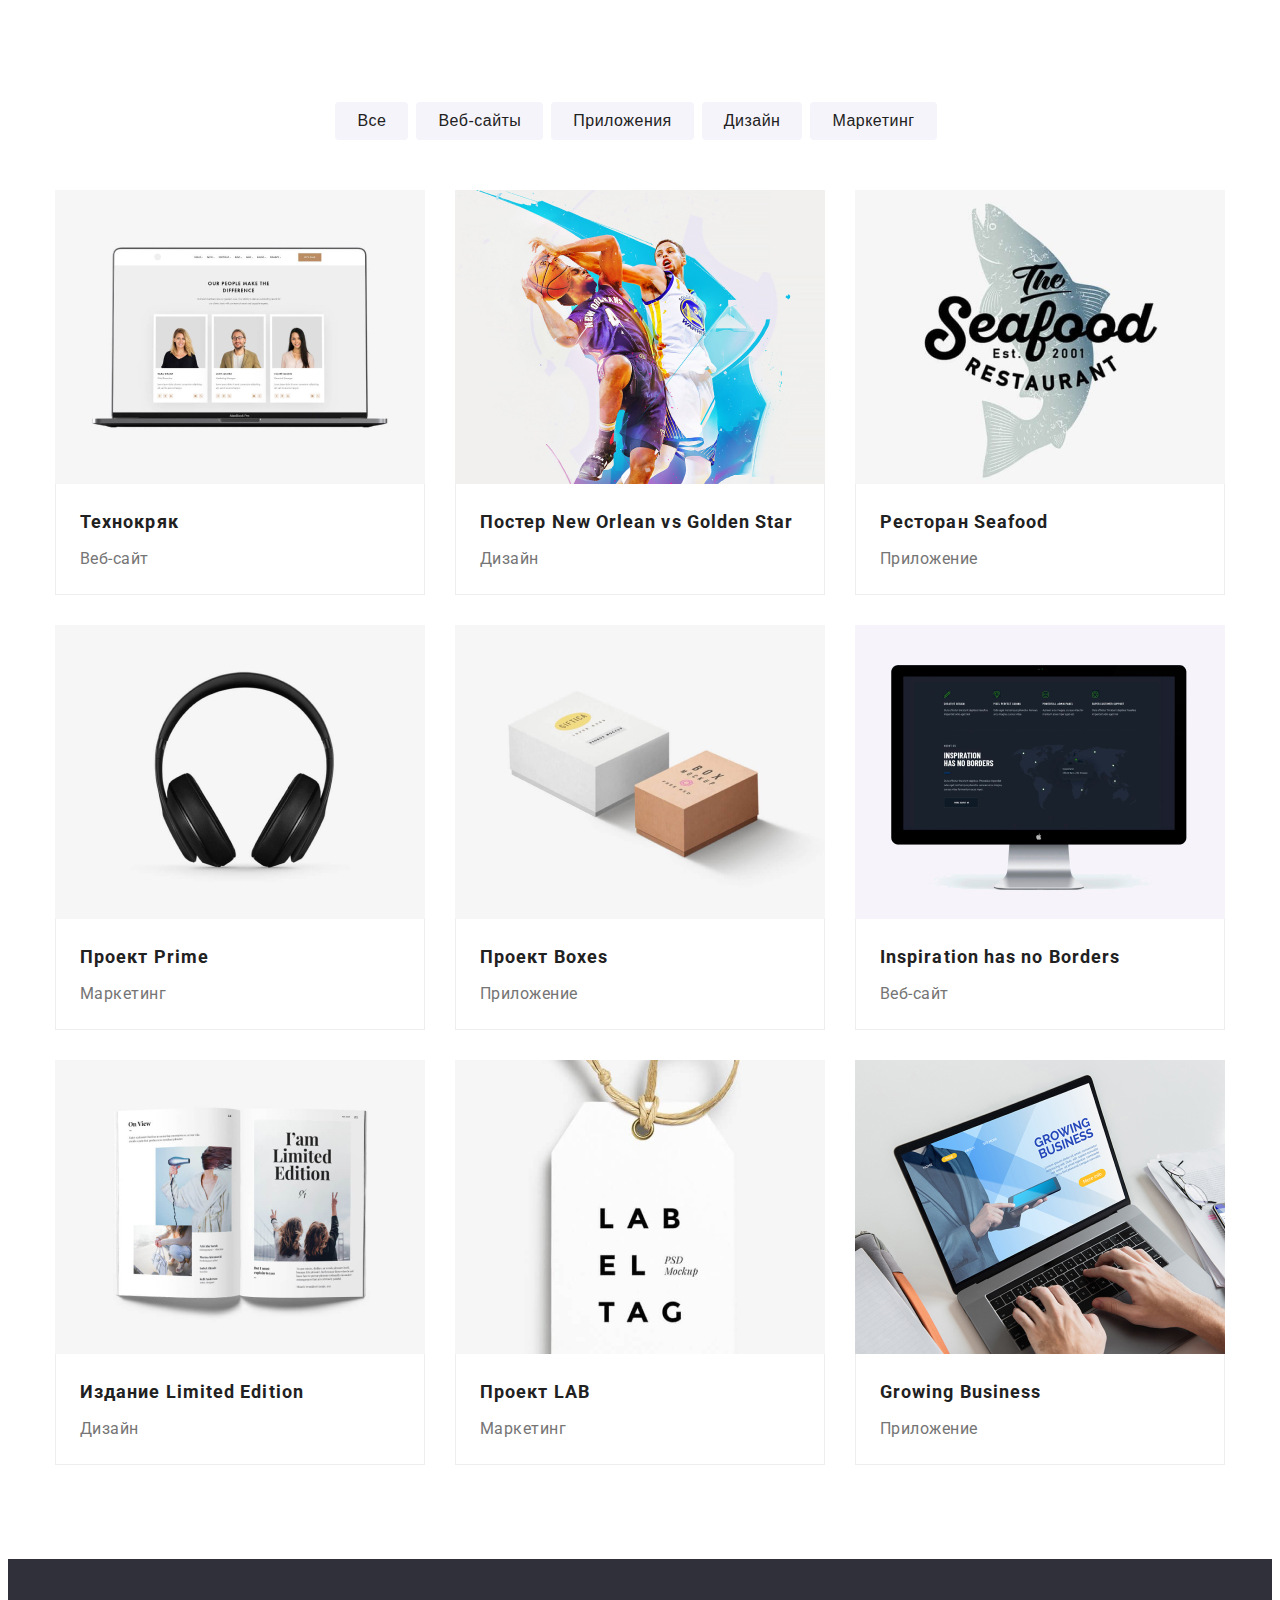
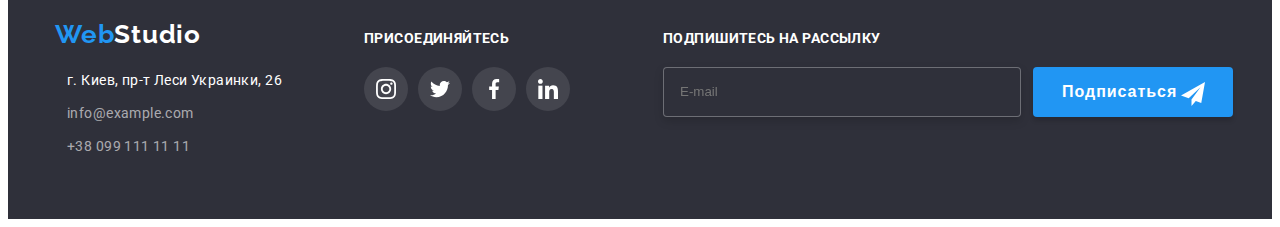
==== portfolio.html @ eea154d3 "edit" ====
<!DOCTYPE html>
<html lang="ru">
  <head>
    <meta charset="UTF-8" />
    <meta http-equiv="X-UA-Compatible" content="IE=edge" />
    <meta name="viewport" content="width=device-width, initial-scale=1.0" />
    <title>Portfolio</title>
    <link rel="preconnect" href="https://fonts.gstatic.com" />
    <link
      href="https://fonts.googleapis.com/css2?family=Raleway:wght@700&family=Roboto:wght@400;500;700;900&display=swap"
      rel="stylesheet"
    />
    <link
      rel="stylesheet"
      href="https://cdnjs.cloudflare.com/ajax/libs/modern-normalize/1.0.0/modern-normalize.min.css"
      integrity="sha512-ISS7cAi1PEhQ8jnbJpJZMd29NlhNj4AWYyLOSp2CE/CsHxTCu+r+t0D2yoJudVrd0/8fTVPUVDzY5Tvli75u/g=="
      crossorigin="anonymous"
    />
    <link rel="stylesheet" href="css/main.min.css" />
  </head>
  <body>
    <!-- <header class="page-header">
      <div class="container page-header__container">
        <nav class="nav">
          <a class="link logo" href="index.html"> <span>Web</span>Studio </a>
          <ul class="list menu page-hader__nav">
            <li class="menu__item">
              <a class="link menu__link" href="index.html">Студия</a>
            </li>
            <li class="menu__item">
              <a class="link menu__link current" href="">Портфолио</a>
            </li>
            <li class="menu__item">
              <a class="link menu__link" href="">Контакты</a>
            </li>
          </ul>
        </nav>
        <ul class="list contacts">
          <li class="contacts__item">
            <a class="link" href="mailto:info@example.com">
              <svg class="contacts__icon-envelope">
                <use href="./images/icons/sprite.svg#icon-envelope"></use>
              </svg>
              info@example.com</a
            >
          </li>
          <li class="contacts__item contacts__last">
            <a class="link" href="tel:+380991111111">
              <svg class="contacts__icon-smartphone">
                <use href="./images/icons/sprite.svg#icon-smartphone"></use>
              </svg>
              +38 099 111 11 11</a
            >
          </li>
        </ul>
      </div>
    </header> -->
    <main>
      <section class="section">
        <div class="container">
          <div class="filter">
            <h1 class="visually-hidden">Портфолио</h1>
            <ul class="list filter__list">
              <li>
                <button class="btn filter__btn" type="button">Все</button>
              </li>
              <li>
                <button class="btn filter__btn" type="button">Веб-сайты</button>
              </li>
              <li>
                <button class="btn filter__btn" type="button">
                  Приложения
                </button>
              </li>
              <li>
                <button class="btn filter__btn" type="button">Дизайн</button>
              </li>
              <li>
                <button class="btn filter__btn" type="button">Маркетинг</button>
              </li>
            </ul>
          </div>
          <div class="portfolio">
            <h2 class="visually-hidden">Наши работы</h2>

            <ul class="list portfolio__list">
              <li class="portfolio-project">
                <div class="portfolio-project__overlay">
                  <p class="portfolio-project__text">
                    Технокряк это современная площадка распространения
                    коронавируса. Компании используют эту платформу для
                    цифрового шпионажа и атак на защищённые сервера конкурентов.
                  </p>

                  <img src="./images/projects/img-1.jpg" alt="макет сайта" />
                </div>
                <div class="portfolio-project__item">
                  <h3 class="portfolio-project__title">Технокряк</h3>
                  <p class="portfolio-project__filter">Веб-сайт</p>
                </div>
              </li>
              <li class="portfolio-project">
                <div class="portfolio-project__overlay">
                  <p class="portfolio-project__text">
                    Технокряк это современная площадка распространения
                    коронавируса. Компании используют эту платформу для
                    цифрового шпионажа и атак на защищённые сервера конкурентов.
                  </p>
                  <img
                    src="./images/projects/img-2.jpg"
                    width="370"
                    height="294"
                    alt="макет постера"
                  />
                </div>
                <div class="portfolio-project__item">
                  <h3 class="portfolio-project__title">
                    Постер New Orlean vs Golden Star
                  </h3>
                  <p class="portfolio-project__filter">Дизайн</p>
                </div>
              </li>
              <li class="portfolio-project">
                <div class="portfolio-project__overlay">
                  <p class="portfolio-project__text">
                    Технокряк это современная площадка распространения
                    коронавируса. Компании используют эту платформу для
                    цифрового шпионажа и атак на защищённые сервера конкурентов.
                  </p>
                  <img
                    src="./images/projects/img-3.jpg"
                    width="370"
                    height="294"
                    alt="макет приложения"
                  />
                </div>
                <div class="portfolio-project__item">
                  <h3 class="portfolio-project__title">Ресторан Seafood</h3>
                  <p class="portfolio-project__filter">Приложение</p>
                </div>
              </li>
              <li class="portfolio-project">
                <div class="portfolio-project__overlay">
                  <p class="portfolio-project__text">
                    Технокряк это современная площадка распространения
                    коронавируса. Компании используют эту платформу для
                    цифрового шпионажа и атак на защищённые сервера конкурентов.
                  </p>
                  <img
                    src="./images/projects/img-4.jpg"
                    width="370"
                    height="294"
                    alt="макет проекта по маркетингу"
                  />
                </div>
                <div class="portfolio-project__item">
                  <h3 class="portfolio-project__title">Проект Prime</h3>
                  <p class="portfolio-project__filter">Маркетинг</p>
                </div>
              </li>
              <li class="portfolio-project">
                <div class="portfolio-project__overlay">
                  <p class="portfolio-project__text">
                    Технокряк это современная площадка распространения
                    коронавируса. Компании используют эту платформу для
                    цифрового шпионажа и атак на защищённые сервера конкурентов.
                  </p>
                  <img
                    src="./images/projects/img-5.jpg"
                    width="370"
                    height="294"
                    alt="макет приложения"
                  />
                </div>
                <div class="portfolio-project__item">
                  <h3 class="portfolio-project__title">Проект Boxes</h3>
                  <p class="portfolio-project__filter">Приложение</p>
                </div>
              </li>
              <li class="portfolio-project">
                <div class="portfolio-project__overlay">
                  <p class="portfolio-project__text">
                    Технокряк это современная площадка распространения
                    коронавируса. Компании используют эту платформу для
                    цифрового шпионажа и атак на защищённые сервера конкурентов.
                  </p>
                  <img
                    src="./images/projects/img-6.jpg"
                    width="370"
                    height="294"
                    alt="макет сайта"
                  />
                </div>
                <div class="portfolio-project__item">
                  <h3 class="portfolio-project__title">
                    Inspiration has no Borders
                  </h3>
                  <p class="portfolio-project__filter">Веб-сайт</p>
                </div>
              </li>
              <li class="portfolio-project">
                <div class="portfolio-project__overlay">
                  <p class="portfolio-project__text">
                    Технокряк это современная площадка распространения
                    коронавируса. Компании используют эту платформу для
                    цифрового шпионажа и атак на защищённые сервера конкурентов.
                  </p>
                  <img
                    src="./images/projects/img-7.jpg"
                    width="370"
                    height="294"
                    alt="макет дизайна"
                  />
                </div>
                <div class="portfolio-project__item">
                  <h3 class="portfolio-project__title">
                    Издание Limited Edition
                  </h3>
                  <p class="portfolio-project__filter">Дизайн</p>
                </div>
              </li>
              <li class="portfolio-project">
                <div class="portfolio-project__overlay">
                  <p class="portfolio-project__text">
                    Технокряк это современная площадка распространения
                    коронавируса. Компании используют эту платформу для
                    цифрового шпионажа и атак на защищённые сервера конкурентов.
                  </p>
                  <img
                    src="./images/projects/img-8.jpg"
                    width="370"
                    height="294"
                    alt="макет дизайна"
                  />
                </div>
                <div class="portfolio-project__item">
                  <h3 class="portfolio-project__title">Проект LAB</h3>
                  <p class="portfolio-project__filter">Маркетинг</p>
                </div>
              </li>
              <li class="portfolio-project">
                <div class="portfolio-project__overlay">
                  <p class="portfolio-project__text">
                    Технокряк это современная площадка распространения
                    коронавируса. Компании используют эту платформу для
                    цифрового шпионажа и атак на защищённые сервера конкурентов.
                  </p>
                  <img
                    src="./images/projects/img-9.jpg"
                    width="370"
                    height="294"
                    alt="макет приложения"
                  />
                </div>
                <div class="portfolio-project__item">
                  <h3 class="portfolio-project__title">Growing Business</h3>
                  <p class="portfolio-project__filter">Приложение</p>
                </div>
              </li>
            </ul>
          </div>
        </div>
      </section>
    </main>
    <footer class="dark-bg page-footer">
      <div class="container page-footer__container">
        <div class="page-footer__contacts">
          <a class="link logo page-footer__logo" href="index.html">
            <span>Web</span>Studio
          </a>
          <address>
            <ul class="list">
              <li class="page-footer__item">
                <a
                  class="link"
                  href=""
                  target="_blank"
                  rel="noopener noreferrer"
                  >г. Киев, пр-т Леси Украинки, 26</a
                >
              </li>
              <li class="page-footer__item">
                <a
                  class="link address-item contacts"
                  href="mailto:info@example.com"
                  >info@example.com</a
                >
              </li>
              <li class="page-footer__item">
                <a class="link contacts" href="tel:+380991111111"
                  >+38 099 111 11 11</a
                >
              </li>
            </ul>
          </address>
        </div>
        <div class="page-footer__social-links">
          <b class="page-footer__slogan">Присоединяйтесь</b>
          <ul class="list social-icons">
            <li class="social-icons__item">
              <a
                href=""
                class="social-icons__link social-icons__link-footer"
                target="_blank"
                rel="noopener noreferrer"
              >
                <svg class="social-icons__svg social-icons__svg--footer">
                  <use href="./images/icons/sprite.svg#icon-instagram"></use>
                </svg>
              </a>
            </li>
            <li class="social-icons__item">
              <a
                href=""
                class="social-icons__link social-icons__link-footer"
                target="_blank"
                rel="noopener noreferrer"
              >
                <svg class="social-icons__svg social-icons__svg--footer">
                  <use href="./images/icons/sprite.svg#icon-twitter"></use>
                </svg>
              </a>
            </li>
            <li class="social-icons__item">
              <a
                href=""
                class="social-icons__link social-icons__link-footer"
                target="_blank"
                rel="noopener noreferrer"
              >
                <svg class="social-icons__svg social-icons__svg--footer">
                  <use href="./images/icons/sprite.svg#icon-facebook"></use>
                </svg>
              </a>
            </li>
            <li class="social-icons__item">
              <a
                href=""
                class="social-icons__link social-icons__link-footer"
                target="_blank"
                rel="noopener noreferrer"
              >
                <svg class="social-icons__svg social-icons__svg--footer">
                  <use href="./images/icons/sprite.svg#icon-linkedin"></use>
                </svg>
              </a>
            </li>
          </ul>
        </div>
        <div class="subcribe">
          <b class="page-footer__slogan">Подпишитесь на рассылку</b>
          <div class="subcribe__form">
            <label for="mail"></label>
            <input
              class="subcribe__input"
              type="email"
              name="mail"
              id="mail"
              placeholder="E-mail"
            />
            <button class="subscribe__btn" type="button">
              Подписаться
              <svg class="subcribe__icon" width="24" height="24">
                <use href="./images/icons/sprite.svg#icon-icon-send"></use>
              </svg>
            </button>
          </div>
        </div>
      </div>
    </footer>
  </body>
</html>
---- css/main.min.css ----
:root{--main-text-cl: #212121;--secondary-text-cl: #757575;--social-icons: #afb1b8;--accent-cl: #2196f3;--alt-text-cl: #ffffff;--secondary-ac-cl: #188ce8;--main-bg: #ffffff;--section-bg: #f5f4fa;--dark-bg: #2f303a;--main-font: "Roboto", sans-serif;--title-font: "Raleway", sans-serif;--animation: 250ms cubic-bezier(0.4, 0, 0.2, 1)}.page-footer__block{display:flex;justify-content:center;align-items:center}html{box-sizing:border-box}*,*::before,*::after{box-sizing:inherit}body{font-family:var(--main-font);font-size:18px;line-height:1.67;letter-spacing:0.02em;color:var(--main-text-cl);background:var(--main-bg)}.list{list-style:none;margin:0;padding-left:0}h1,h2,h3,h4,h5,h6,p{margin-top:0}img{display:block;width:100%;height:auto}.link{color:inherit;text-decoration:none;transition-property:color;transition-duration:250ms;transition-timing-function:cubic-bezier(0.4, 0, 0.2, 1)}.link:hover,.link:focus{color:var(--accent-cl)}.visually-hidden{position:absolute;width:1px;height:1px;border:0;margin:-1px;padding:0;clip:rect(0 0 0 0);overflow:hidden}.container{width:100%;padding-left:15px;padding-right:15px}@media screen and (min-width: 480px){.container{max-width:480px;margin-right:auto;margin-left:auto}}@media screen and (min-width: 768px){.container{max-width:768px}}@media screen and (min-width: 1200px){.container{max-width:1200px;padding-left:15px;padding-right:15px}}a span{color:var(--accent-cl)}.logo{display:inline-block;font-size:24px;line-height:1.17;color:var(--main-text-cl);font-style:normal;font-weight:bold;font-family:var(--title-font);letter-spacing:0.03em}@media screen and (min-width: 1199px){.logo{font-size:26px;line-height:1.18;margin-right:93px}}.social-icons{display:flex;justify-content:center}.social-icons__item{margin-right:10px}.social-icons__item:last-child{margin-right:0}.social-icons__link{display:flex;align-items:center;justify-content:center;width:44px;height:44px;border-radius:50%;background-color:var(--main-bg);transition-property:background-color;transition-duration:250ms;transition-timing-function:cubic-bezier(0.4, 0, 0.2, 1);transition-delay:0ms}.social-icons__link:hover,.social-icons__link:focus{background-color:var(--accent-cl);fill:var(--alt-text-cl)}.social-icons__svg{width:20px;height:20px;fill:var(--social-icons);transition-property:fill;transition-duration:250ms;transition-timing-function:cubic-bezier(0.4, 0, 0.2, 1)}.social-icons__link:hover .social-icons__svg,.social-icons__link:focus .social-icons__svg{fill:var(--alt-text-cl)}.social-icons__link-footer{display:flex;align-items:center;justify-content:center;width:44px;height:44px;border-radius:50%;background-color:rgba(255,255,255,0.1);transition-property:background-color;transition-duration:250ms;transition-timing-function:cubic-bezier(0.4, 0, 0.2, 1);transition-delay:0ms}.social-icons__svg--footer{fill:var(--alt-text-cl)}.section{padding-bottom:60px;padding-top:60px}@media screen and (min-width: 1200px){.section{padding-bottom:94px;padding-top:94px}}.hero-section__btn{text-align:center;box-shadow:0px 4px 4px rgba(0,0,0,0.15);border-radius:4px;padding:10px 32px;min-width:200px;min-height:50px;background-color:var(--accent-cl);color:var(--alt-text-cl);border:none}.btn{display:inline-block;font-style:normal;font-weight:bold;font-size:16px;line-height:1.87;letter-spacing:0.06em;cursor:pointer}.page-title{margin:0 auto;padding-bottom:30px;font-family:var(--main-font);font-weight:900;font-style:normal;font-size:44px;line-height:1, 36;letter-spacing:0.06em;text-transform:uppercase}@media screen and (max-width: 1199px){.page-title{font-size:26px;line-height:1.62}}.section__title{letter-spacing:0.03em;font-size:28px;line-height:1.18;margin-bottom:30px;text-align:center}@media screen and (min-width: 1200px){.section__title{margin-bottom:50px;font-size:36px;line-height:1.17}}.backdrop{position:fixed;top:0;left:0;width:100%;height:100%;background:rgba(0,0,0,0.2);transition:opacity 250ms cubic-bezier(0.4, 0, 0.2, 1),visibility 250ms cubic-bezier(0.4, 0, 0.2, 1)}.backdrop.is-hidden{opacity:0;pointer-events:none;visibility:hidden}.modal{position:absolute;top:50%;left:50%;transform:translate(-50%, -50%);min-height:581px;min-width:528px;padding:40px;background-color:var(--main-bg);box-shadow:0px 1px 3px rgba(0,0,0,0.12),0px 1px 1px rgba(0,0,0,0.14),0px 2px 1px rgba(0,0,0,0.2);border-radius:4px;transform:translate(-50%, -50%)}.form{display:flex;flex-direction:column}.form__btn--close{position:absolute;right:15px;top:15px;width:30px;height:30px;border:1px solid rgba(0,0,0,0.1);background-color:var(--main-bg);border-radius:50%;transition:border 250ms cubic-bezier(0.4, 0, 0.2, 1);display:flex;align-items:center;justify-content:center}.form__btn--close:hover,.form__btn--close:focus{border:1px solid var(--accent-cl)}.close-svg{width:18px;height:18px;fill:var(--main-text-cl);transition:fill 250ms cubic-bezier(0.4, 0, 0.2, 1)}.form__btn--close:hover .close-svg,.form__btn--close:focus .close-svg{fill:var(--accent-cl)}.form__slogan{font-style:normal;font-weight:bold;font-size:20px;line-height:1, 15;letter-spacing:0.03em;margin-bottom:12px;text-align:center}.form__label{margin-bottom:4px;font-size:12px;line-height:1.17;letter-spacing:0.01em;color:var(--secondary-text-cl)}.comment{padding:12px 16px;border:1px solid rgba(33,33,33,0.2);border-radius:4px;outline:none;height:120px;resize:none}.comment::placeholder{font-size:14px;line-height:1.14;letter-spacing:0.01em;color:rgba(117,117,117,0.5)}.form__field{display:flex;flex-direction:column;position:relative;margin-bottom:10px}.form__input{padding-left:42px;height:40px;position:relative;border:1px solid rgba(33,33,33,0.2);border-radius:4px;outline:none;transition:border 250ms cubic-bezier(0.4, 0, 0.2, 1)}.form__input:focus,.form__input:hover{border:1px solid var(--accent-cl)}.form__input:focus+.form__svg,.form__input:hover+.form__svg{fill:var(--accent-cl)}.comment:focus,.comment:hover{border:1px solid var(--accent-cl)}.form__svg{position:absolute;left:15px;bottom:11px;transition:fill 250ms cubic-bezier(0.4, 0, 0.2, 1)}.checkbox-agreement{display:flex;width:100%}.checkbox-agreement__label{display:flex;align-items:baseline;margin-top:20px}.checkbox-agreement__icon{display:inline-block;width:16px;height:15px;border:2px solid var(--main-text-cl);border-radius:2px;margin-right:8px}.checkbox:checked+.checkbox-agreement__icon{background-color:var(--accent-cl);background-image:url(../images/icons/icon-check.svg);background-size:contain;background-origin:border-box;border-color:var(--accent-cl)}.checkbox-agreement__text{display:block;font-style:normal;font-weight:normal;font-size:14px;line-height:1.71;letter-spacing:0.03em}.checkbox-agreement__license{color:var(--accent-cl);text-decoration:underline}.form__btn{display:flex;justify-content:center}.form__btn--submit{display:block;width:200px;height:50px;font-style:normal;font-weight:bold;font-size:16px;line-height:1.87;letter-spacing:0.06em;padding:10px 56px 10px 55px;background-color:var(--accent-cl);color:var(--alt-text-cl);box-shadow:0px 4px 4px rgba(0,0,0,0.15);border-radius:4px;transition:background-color 250ms cubic-bezier(0.4, 0, 0.2, 1);cursor:pointer;border:none}.btn-submit:checked{background-color:var(--secondary-ac-cl)}.menu__link{display:block;padding-top:32px;padding-bottom:32px}.menu__item{position:relative}.current{color:var(--accent-cl)}.current::after{position:absolute;bottom:-1px;display:block;content:"";height:4px;width:100%;border-radius:2px;background:var(--accent-cl)}.menu__item{font-style:normal;font-weight:500;font-size:14px;line-height:1.17;letter-spacing:0.02em}.menu__item:not(:last-child){margin-right:50px}.contacts{display:flex;margin-right:15px;color:var(--secondary-text-cl);margin-left:auto}.contacts__last{margin-left:32px}.contacts__item{display:flex;align-items:center;font-style:normal;font-weight:500;font-size:14px;line-height:1.17;letter-spacing:0.02em}.contacts__icon-envelope{width:16px;height:12px;margin-right:10px;fill:currentColor}.contacts__icon-smartphone{width:10px;height:16px;margin-right:10px;fill:currentColor}.page-header{border-bottom:1px solid #ececec}.page-header__container{display:flex;align-items:center}.page-header .link{display:block}.nav{display:flex;align-items:center}.page-hader__nav{display:flex;align-items:center}.hero-section{display:block;text-align:center;margin:0 auto;max-width:1600px;min-height:400px;padding-top:200px;padding-bottom:200px;background-color:var(--dark-bg);color:var(--alt-text-cl);background-image:linear-gradient(to right, rgba(47,48,58,0.4), rgba(47,48,58,0.4)),url(../images/Img.jpg);background-repeat:no-repeat;background-position:center;background-size:cover}.feature{display:flex;flex-wrap:wrap;justify-content:center;margin-right:-30px}.feature__card{margin-right:30px;justify-content:center}@media screen and (max-width: 767px){.feature__card{width:100%}}@media screen and (min-width: 768px) and (max-width: 1199px){.feature__card{flex-basis:calc((100% - 60px) / 2);margin-right:30px}}@media screen and (min-width: 1200px){.feature__card{flex-basis:calc((100% - 4 * 30px) / 4);margin-right:30px}}.feature__image{display:flex;background-color:var(--section-bg);border-radius:4px;margin-bottom:30px;justify-content:center;align-items:center;height:120px}.feature__icon{width:65px;height:70px}.feature__title{font-size:14px;line-height:1.14;letter-spacing:0.03em;text-transform:uppercase;margin-bottom:10px}.feature__text{font-weight:normal;font-size:14px;line-height:1.71;letter-spacing:0.03em;color:var(--secondary-text-cl)}.product{padding-top:0;display:flex;align-items:center}@media screen and (max-width: 1199px){.product{display:none}}.product__list{display:flex;margin-right:-30px}.product__item{display:flex;flex-basis:calc((100% - 90px) / 3);margin-right:30px}.product__name{position:absolute;bottom:0;font-style:normal;font-weight:bold;font-size:14px;margin-bottom:0;line-height:16px;text-align:center;letter-spacing:0.03em;text-transform:uppercase;padding-top:27px;padding-bottom:27px;width:100%;color:var(--alt-text-cl);background:rgba(47,48,58,0.8)}.product__card{position:relative;display:flex}.team{background:var(--section-bg)}.team__list{margin-right:-30px;display:flex;flex-wrap:wrap}.team__card{box-shadow:0px 1px 3px rgba(0,0,0,0.12),0px 1px 1px rgba(0,0,0,0.14),0px 2px 1px rgba(0,0,0,0.2);border-radius:0px 0px 4px 4px;margin-right:30px;background-color:var(--main-bg)}@media screen and (min-width: 1200px){.team__card{flex-basis:calc((100% - 120px) / 4)}}@media screen and (min-width: 768px) and (max-width: 1199px){.team__card{flex-basis:calc((100% - 60px) / 2)}}.team__card:last-of-type{margin-right:0}.team__name{text-align:center;margin-bottom:0;padding-bottom:10px;font-weight:500;font-size:16px;line-height:1.19;letter-spacing:0.03em}.team__position{text-align:center;margin-bottom:16px;font-weight:normal;font-size:16px;line-height:1.19;letter-spacing:0.03em;color:var(--secondary-text-cl)}.team__item{padding-top:30px;padding-bottom:30px}.clients{display:flex;flex-wrap:wrap;justify-content:center;align-items:center;margin:-15px}.clients__item{display:flex;border-radius:4px;border:1px solid var(--social-icons);justify-content:center;margin:15px;transition-property:background-color;transition-duration:250ms;transition-timing-function:cubic-bezier(0.4, 0, 0.2, 1);transition:border 250ms cubic-bezier(0.4, 0, 0.2, 1)}.clients__item:hover,.clients__item:focus{border:1px solid var(--accent-cl)}.clients__item:hover .clients__svg,.clients__item:focus .clients__svg{fill:var(--accent-cl)}.clients__card{flex-wrap:wrap}@media screen and (max-width: 767px){.clients__card{flex-basis:calc((100% - 60px) / 2)}.clients__card:nth-child(-n+2){margin-top:0}}@media screen and (min-width: 768px) and (max-width: 1199px){.clients__card{flex-basis:calc((100% - 90px) / 3)}.clients__card:nth-child(-n+3){margin-top:0}}@media screen and (min-width: 1200px){.clients__card{width:170px}}.clients__card:last-child{margin-right:0}.clients__svg{fill:var(--social-icons);width:106px;height:60px;align-items:center}.page-footer{padding-bottom:60px;padding-top:60px;color:var(--alt-text-cl);background-color:var(--dark-bg)}.page-footer__logo{margin-bottom:20px;color:var(--alt-text-cl)}@media screen and (max-width: 768px){.page-footer__container{flex-direction:column}}@media screen and (min-width: 1200px){.page-footer__container{display:flex;align-items:baseline}}.page-footer__contacts{display:flex;flex-direction:column;flex-wrap:nowrap;align-items:center;justify-content:center}@media screen and (min-width: 1200px){.page-footer__contacts{margin-right:70px}}.page-footer__item a{display:inline-block}.page-footer__item{display:block;justify-content:center;margin-bottom:9px;font-style:normal;font-weight:normal;font-size:14px;line-height:1.71;letter-spacing:0.03em}.page-footer__item:last-child{margin-bottom:0}.address{display:flex;flex-direction:column;align-items:center}@media screen and (min-width: 1200px){.address{align-items:flex-start}}.page-footer__item .contacts{color:rgba(255,255,255,0.6);margin-right:0}.page-footer__social-links{display:flex;flex-direction:column;align-items:center;margin-bottom:60px;margin-top:60px}@media screen and (min-width: 768px){.page-footer__social-links{margin-left:165px;margin-top:0;margin-bottom:0}}@media screen and (min-width: 1200px){.page-footer__social-links{margin-right:93px;margin-left:0;margin-top:0;margin-bottom:0;align-items:flex-start}}.page-footer__slogan{font-weight:bold;font-size:14px;line-height:1.14;letter-spacing:0.03em;text-transform:uppercase;margin-bottom:20px}.page-footer__block{flex-direction:column}@media screen and (min-width: 768px) and (max-width: 1199px){.page-footer__block{margin-bottom:60px}}@media screen and (min-width: 768px){.page-footer__block{flex-direction:row;align-items:baseline}}@media screen and (min-width: 1200px){.page-footer__block{justify-content:left}}.subcribe{display:flex;align-items:center;justify-content:center;flex-direction:column;width:100%}@media screen and (min-width: 1200px){.subcribe{align-items:flex-start}}.subcribe__input{height:50px;padding:15px 16px;outline:none;color:var(--alt-text-cl);border:1px solid rgba(255,255,255,0.3);box-sizing:border-box;filter:drop-shadow(0px 4px 4px rgba(0,0,0,0.15));border-radius:4px;background-color:var(--dark-bg)}@media screen and (max-width: 1199px){.subcribe__input{max-width:450px;width:100%;margin-bottom:20px}}@media screen and (min-width: 1200px){.subcribe__input{width:358px}}.subcribe__form{display:flex;flex-direction:column}@media screen and (min-width: 1200px){.subcribe__form{display:flex;flex-direction:row}}.subcribe__icon{position:absolute;fill:var(--alt-text-cl);align-items:center;right:28px;bottom:11px}.subscribe__btn{position:relative;display:block;align-items:center;width:200px;height:50px;padding-top:10px;padding-bottom:10px;padding-left:29px;padding-right:62px;cursor:pointer;margin-left:12px;font-style:normal;font-weight:bold;font-size:16px;line-height:1.87;letter-spacing:0.06em;background-color:var(--accent-cl);box-shadow:0px 4px 4px rgba(0,0,0,0.15);border-radius:4px;color:var(--alt-text-cl);border:none}.filter__list{display:flex;margin-bottom:50px;justify-content:center}.filter__btn{font-weight:500;font-size:16px;line-height:1.62;letter-spacing:0.03em;color:var(--main-text-cl);cursor:pointer;background:var(--section-bg);transition:background-color 250ms cubic-bezier(0.4, 0, 0.2, 1),color 50ms cubic-bezier(0.4, 0, 0.2, 1),box-shadow 250ms cubic-bezier(0.4, 0, 0.2, 1);margin-right:8px;padding:6px 22px;border-radius:4px;border:none}.filter__btn:hover,.filter__btn:focus{color:var(--alt-text-cl);background-color:var(--accent-cl);box-shadow:0px 3px 1px rgba(0,0,0,0.1),0px 1px 2px rgba(0,0,0,0.08),0px 2px 2px rgba(0,0,0,0.12)}.portfolio__list{display:flex;flex-wrap:wrap}.portfolio-project{width:370px;margin-right:30px;margin-bottom:30px;transition-property:box-shadow;transition-duration:250ms;transition-timing-function:cubic-bezier(0.4, 0, 0.2, 1)}.portfolio-project:hover{box-shadow:0px 1px 1px rgba(0,0,0,0.12),0px 4px 4px rgba(0,0,0,0.06),1px 4px 6px rgba(0,0,0,0.16)}.portfolio-project:hover .portfolio-project__text,.portfolio-project:focus .portfolio-project__text{transform:translateY(0)}@media screen and (max-width: 767px){.portfolio-project{flex-basis:calc((100% - 60px) / 2)}.portfolio-project:nth-child(-n+2){margin-top:0}}@media screen and (min-width: 768px) and (max-width: 1199px){.portfolio-project{flex-basis:calc((100% - 90px) / 3)}.portfolio-project:nth-child(-n+3){margin-top:0}}@media screen and (min-width: 1200px){.portfolio-project{width:370px}}.portfolio-project:nth-child(3n){margin-right:0}.portfolio-project:nth-last-child(-n+3){margin-bottom:0}.portfolio-project__item{padding:20px 24px 20px 24px;border-right:1px solid #eeeeee;border-left:1px solid #eeeeee;border-bottom:1px solid #eeeeee;margin-bottom:0}.portfolio-project__overlay{position:relative;overflow:hidden}.portfolio-project__text{position:absolute;bottom:0;padding:63px 24px;margin-bottom:0;font-style:normal;font-weight:normal;font-size:18px;line-height:1.56;letter-spacing:0.03em;width:100%;height:100%;background-color:rgba(33,150,243,0.9);color:var(--alt-text-cl);transform:translateY(100%);transition:transform 250ms cubic-bezier(0.4, 0, 0.2, 1)}.portfolio-project__title{margin-bottom:4px;text-align:start;font-weight:bold;font-size:18px;line-height:2;letter-spacing:0.06em}.portfolio-project__filter{font-weight:normal;font-size:16px;line-height:1.87;letter-spacing:0.03em;color:var(--secondary-text-cl);margin-bottom:0}
/*# sourceMappingURL=main.min.css.map */
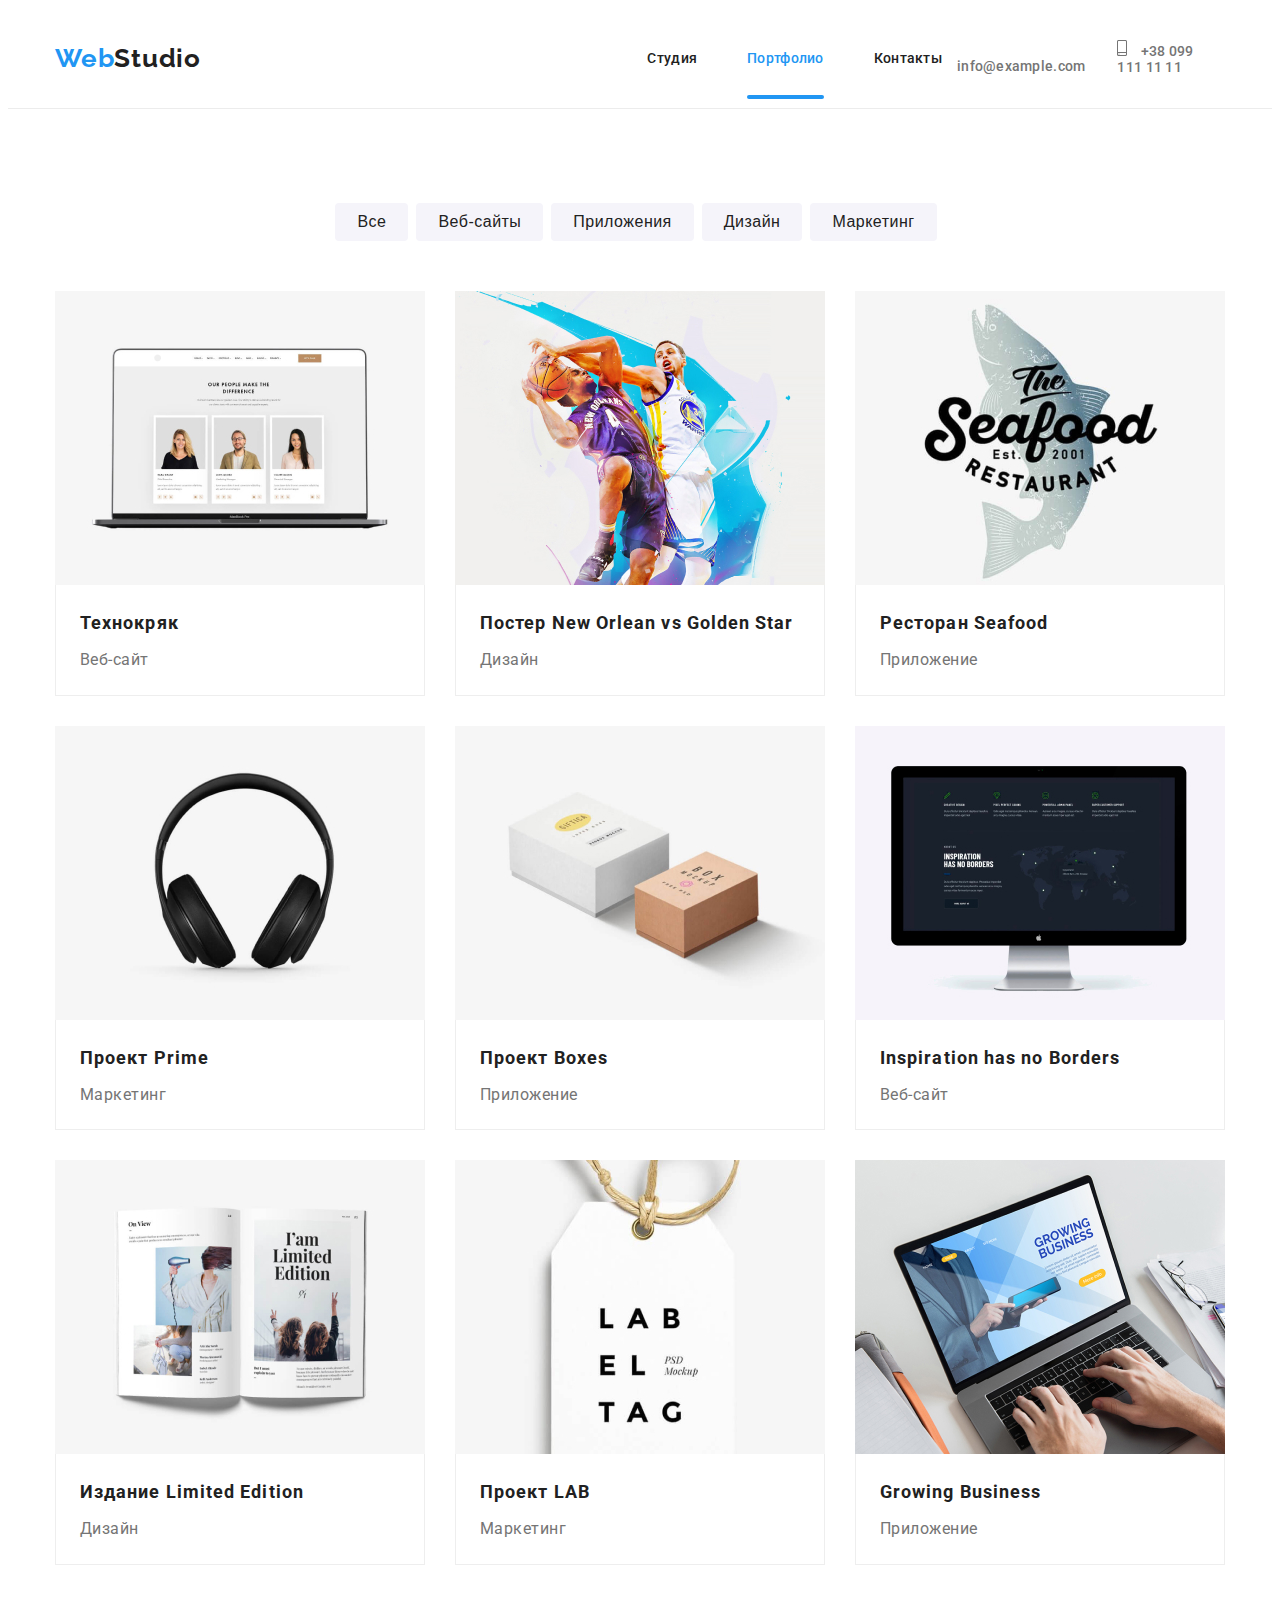
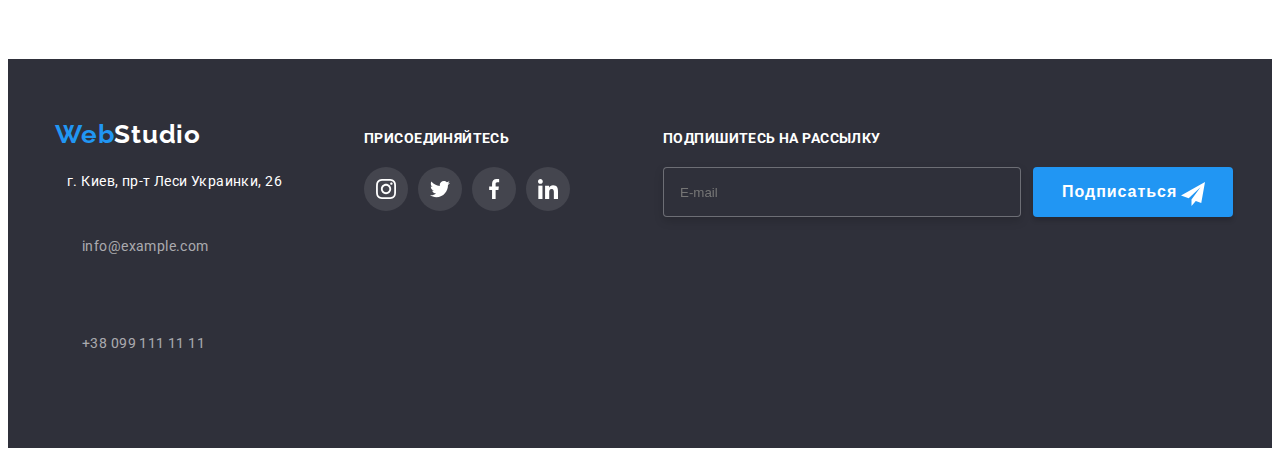
==== commit 715b51af: "edit" ====
--- a/portfolio.html
+++ b/portfolio.html
@@ -19,7 +19,7 @@
     <link rel="stylesheet" href="css/main.min.css" />
   </head>
   <body>
-    <!-- <header class="page-header">
+    <header class="page-header">
       <div class="container page-header__container">
         <nav class="nav">
           <a class="link logo" href="index.html"> <span>Web</span>Studio </a>
@@ -54,7 +54,7 @@
           </li>
         </ul>
       </div>
-    </header> -->
+    </header> 
     <main>
       <section class="section">
         <div class="container">
@@ -262,100 +262,101 @@
         </div>
       </section>
     </main>
-    <footer class="dark-bg page-footer">
+    <footer class="page-footer">
       <div class="container page-footer__container">
-        <div class="page-footer__contacts">
-          <a class="link logo page-footer__logo" href="index.html">
-            <span>Web</span>Studio
-          </a>
-          <address>
-            <ul class="list">
-              <li class="page-footer__item">
+        <div class="page-footer__block">
+          <div class="page-footer__contacts">
+            <a class="link logo page-footer__logo" href="index.html">
+              <span>Web</span>Studio
+            </a>
+            <address class="">
+              <ul class="list address">
+                <li class="page-footer__item">
+                  <a
+                    class="link"
+                    href=""
+                    target="_blank"
+                    rel="noopener noreferrer"
+                    >г. Киев, пр-т Леси Украинки, 26</a
+                  >
+                </li>
+                <li class="page-footer__item">
+                  <a class="link contacts" href="mailto:info@example.com"
+                    >info@example.com</a
+                  >
+                </li>
+                <li class="page-footer__item">
+                  <a class="link contacts" href="tel:+380991111111"
+                    >+38 099 111 11 11</a
+                  >
+                </li>
+              </ul>
+            </address>
+          </div>
+
+          <div class="page-footer__social-links">
+            <b class="page-footer__slogan">Присоединяйтесь</b>
+            <ul class="list social-icons">
+              <li class="social-icons__item">
                 <a
-                  class="link"
                   href=""
+                  class="social-icons__link social-icons__link-footer"
                   target="_blank"
                   rel="noopener noreferrer"
-                  >г. Киев, пр-т Леси Украинки, 26</a
                 >
-              </li>
-              <li class="page-footer__item">
+                  <svg class="social-icons__svg social-icons__svg--footer">
+                    <use href="./images/icons/sprite.svg#icon-instagram"></use>
+                  </svg>
+                </a>
+              </li>
+              <li class="social-icons__item">
                 <a
-                  class="link address-item contacts"
-                  href="mailto:info@example.com"
-                  >info@example.com</a
+                  href=""
+                  class="social-icons__link social-icons__link-footer"
+                  target="_blank"
+                  rel="noopener noreferrer"
                 >
-              </li>
-              <li class="page-footer__item">
-                <a class="link contacts" href="tel:+380991111111"
-                  >+38 099 111 11 11</a
+                  <svg class="social-icons__svg social-icons__svg--footer">
+                    <use href="./images/icons/sprite.svg#icon-twitter"></use>
+                  </svg>
+                </a>
+              </li>
+              <li class="social-icons__item">
+                <a
+                  href=""
+                  class="social-icons__link social-icons__link-footer"
+                  target="_blank"
+                  rel="noopener noreferrer"
                 >
+                  <svg class="social-icons__svg social-icons__svg--footer">
+                    <use href="./images/icons/sprite.svg#icon-facebook"></use>
+                  </svg>
+                </a>
+              </li>
+              <li class="social-icons__item">
+                <a
+                  href=""
+                  class="social-icons__link social-icons__link-footer"
+                  target="_blank"
+                  rel="noopener noreferrer"
+                >
+                  <svg class="social-icons__svg social-icons__svg--footer">
+                    <use href="./images/icons/sprite.svg#icon-linkedin"></use>
+                  </svg>
+                </a>
               </li>
             </ul>
-          </address>
-        </div>
-        <div class="page-footer__social-links">
-          <b class="page-footer__slogan">Присоединяйтесь</b>
-          <ul class="list social-icons">
-            <li class="social-icons__item">
-              <a
-                href=""
-                class="social-icons__link social-icons__link-footer"
-                target="_blank"
-                rel="noopener noreferrer"
-              >
-                <svg class="social-icons__svg social-icons__svg--footer">
-                  <use href="./images/icons/sprite.svg#icon-instagram"></use>
-                </svg>
-              </a>
-            </li>
-            <li class="social-icons__item">
-              <a
-                href=""
-                class="social-icons__link social-icons__link-footer"
-                target="_blank"
-                rel="noopener noreferrer"
-              >
-                <svg class="social-icons__svg social-icons__svg--footer">
-                  <use href="./images/icons/sprite.svg#icon-twitter"></use>
-                </svg>
-              </a>
-            </li>
-            <li class="social-icons__item">
-              <a
-                href=""
-                class="social-icons__link social-icons__link-footer"
-                target="_blank"
-                rel="noopener noreferrer"
-              >
-                <svg class="social-icons__svg social-icons__svg--footer">
-                  <use href="./images/icons/sprite.svg#icon-facebook"></use>
-                </svg>
-              </a>
-            </li>
-            <li class="social-icons__item">
-              <a
-                href=""
-                class="social-icons__link social-icons__link-footer"
-                target="_blank"
-                rel="noopener noreferrer"
-              >
-                <svg class="social-icons__svg social-icons__svg--footer">
-                  <use href="./images/icons/sprite.svg#icon-linkedin"></use>
-                </svg>
-              </a>
-            </li>
-          </ul>
+          </div>
         </div>
         <div class="subcribe">
           <b class="page-footer__slogan">Подпишитесь на рассылку</b>
           <div class="subcribe__form">
-            <label for="mail"></label>
+            <label for="email"></label>
             <input
               class="subcribe__input"
               type="email"
               name="mail"
-              id="mail"
+              id="email"
               placeholder="E-mail"
             />
             <button class="subscribe__btn" type="button">
--- a/css/main.min.css
+++ b/css/main.min.css
@@ -1,2 +1,2 @@
-:root{--main-text-cl: #212121;--secondary-text-cl: #757575;--social-icons: #afb1b8;--accent-cl: #2196f3;--alt-text-cl: #ffffff;--secondary-ac-cl: #188ce8;--main-bg: #ffffff;--section-bg: #f5f4fa;--dark-bg: #2f303a;--main-font: "Roboto", sans-serif;--title-font: "Raleway", sans-serif;--animation: 250ms cubic-bezier(0.4, 0, 0.2, 1)}.page-footer__block{display:flex;justify-content:center;align-items:center}html{box-sizing:border-box}*,*::before,*::after{box-sizing:inherit}body{font-family:var(--main-font);font-size:18px;line-height:1.67;letter-spacing:0.02em;color:var(--main-text-cl);background:var(--main-bg)}.list{list-style:none;margin:0;padding-left:0}h1,h2,h3,h4,h5,h6,p{margin-top:0}img{display:block;width:100%;height:auto}.link{color:inherit;text-decoration:none;transition-property:color;transition-duration:250ms;transition-timing-function:cubic-bezier(0.4, 0, 0.2, 1)}.link:hover,.link:focus{color:var(--accent-cl)}.visually-hidden{position:absolute;width:1px;height:1px;border:0;margin:-1px;padding:0;clip:rect(0 0 0 0);overflow:hidden}.container{width:100%;padding-left:15px;padding-right:15px}@media screen and (min-width: 480px){.container{max-width:480px;margin-right:auto;margin-left:auto}}@media screen and (min-width: 768px){.container{max-width:768px}}@media screen and (min-width: 1200px){.container{max-width:1200px;padding-left:15px;padding-right:15px}}a span{color:var(--accent-cl)}.logo{display:inline-block;font-size:24px;line-height:1.17;color:var(--main-text-cl);font-style:normal;font-weight:bold;font-family:var(--title-font);letter-spacing:0.03em}@media screen and (min-width: 1199px){.logo{font-size:26px;line-height:1.18;margin-right:93px}}.social-icons{display:flex;justify-content:center}.social-icons__item{margin-right:10px}.social-icons__item:last-child{margin-right:0}.social-icons__link{display:flex;align-items:center;justify-content:center;width:44px;height:44px;border-radius:50%;background-color:var(--main-bg);transition-property:background-color;transition-duration:250ms;transition-timing-function:cubic-bezier(0.4, 0, 0.2, 1);transition-delay:0ms}.social-icons__link:hover,.social-icons__link:focus{background-color:var(--accent-cl);fill:var(--alt-text-cl)}.social-icons__svg{width:20px;height:20px;fill:var(--social-icons);transition-property:fill;transition-duration:250ms;transition-timing-function:cubic-bezier(0.4, 0, 0.2, 1)}.social-icons__link:hover .social-icons__svg,.social-icons__link:focus .social-icons__svg{fill:var(--alt-text-cl)}.social-icons__link-footer{display:flex;align-items:center;justify-content:center;width:44px;height:44px;border-radius:50%;background-color:rgba(255,255,255,0.1);transition-property:background-color;transition-duration:250ms;transition-timing-function:cubic-bezier(0.4, 0, 0.2, 1);transition-delay:0ms}.social-icons__svg--footer{fill:var(--alt-text-cl)}.section{padding-bottom:60px;padding-top:60px}@media screen and (min-width: 1200px){.section{padding-bottom:94px;padding-top:94px}}.hero-section__btn{text-align:center;box-shadow:0px 4px 4px rgba(0,0,0,0.15);border-radius:4px;padding:10px 32px;min-width:200px;min-height:50px;background-color:var(--accent-cl);color:var(--alt-text-cl);border:none}.btn{display:inline-block;font-style:normal;font-weight:bold;font-size:16px;line-height:1.87;letter-spacing:0.06em;cursor:pointer}.page-title{margin:0 auto;padding-bottom:30px;font-family:var(--main-font);font-weight:900;font-style:normal;font-size:44px;line-height:1, 36;letter-spacing:0.06em;text-transform:uppercase}@media screen and (max-width: 1199px){.page-title{font-size:26px;line-height:1.62}}.section__title{letter-spacing:0.03em;font-size:28px;line-height:1.18;margin-bottom:30px;text-align:center}@media screen and (min-width: 1200px){.section__title{margin-bottom:50px;font-size:36px;line-height:1.17}}.backdrop{position:fixed;top:0;left:0;width:100%;height:100%;background:rgba(0,0,0,0.2);transition:opacity 250ms cubic-bezier(0.4, 0, 0.2, 1),visibility 250ms cubic-bezier(0.4, 0, 0.2, 1)}.backdrop.is-hidden{opacity:0;pointer-events:none;visibility:hidden}.modal{position:absolute;top:50%;left:50%;transform:translate(-50%, -50%);min-height:581px;min-width:528px;padding:40px;background-color:var(--main-bg);box-shadow:0px 1px 3px rgba(0,0,0,0.12),0px 1px 1px rgba(0,0,0,0.14),0px 2px 1px rgba(0,0,0,0.2);border-radius:4px;transform:translate(-50%, -50%)}.form{display:flex;flex-direction:column}.form__btn--close{position:absolute;right:15px;top:15px;width:30px;height:30px;border:1px solid rgba(0,0,0,0.1);background-color:var(--main-bg);border-radius:50%;transition:border 250ms cubic-bezier(0.4, 0, 0.2, 1);display:flex;align-items:center;justify-content:center}.form__btn--close:hover,.form__btn--close:focus{border:1px solid var(--accent-cl)}.close-svg{width:18px;height:18px;fill:var(--main-text-cl);transition:fill 250ms cubic-bezier(0.4, 0, 0.2, 1)}.form__btn--close:hover .close-svg,.form__btn--close:focus .close-svg{fill:var(--accent-cl)}.form__slogan{font-style:normal;font-weight:bold;font-size:20px;line-height:1, 15;letter-spacing:0.03em;margin-bottom:12px;text-align:center}.form__label{margin-bottom:4px;font-size:12px;line-height:1.17;letter-spacing:0.01em;color:var(--secondary-text-cl)}.comment{padding:12px 16px;border:1px solid rgba(33,33,33,0.2);border-radius:4px;outline:none;height:120px;resize:none}.comment::placeholder{font-size:14px;line-height:1.14;letter-spacing:0.01em;color:rgba(117,117,117,0.5)}.form__field{display:flex;flex-direction:column;position:relative;margin-bottom:10px}.form__input{padding-left:42px;height:40px;position:relative;border:1px solid rgba(33,33,33,0.2);border-radius:4px;outline:none;transition:border 250ms cubic-bezier(0.4, 0, 0.2, 1)}.form__input:focus,.form__input:hover{border:1px solid var(--accent-cl)}.form__input:focus+.form__svg,.form__input:hover+.form__svg{fill:var(--accent-cl)}.comment:focus,.comment:hover{border:1px solid var(--accent-cl)}.form__svg{position:absolute;left:15px;bottom:11px;transition:fill 250ms cubic-bezier(0.4, 0, 0.2, 1)}.checkbox-agreement{display:flex;width:100%}.checkbox-agreement__label{display:flex;align-items:baseline;margin-top:20px}.checkbox-agreement__icon{display:inline-block;width:16px;height:15px;border:2px solid var(--main-text-cl);border-radius:2px;margin-right:8px}.checkbox:checked+.checkbox-agreement__icon{background-color:var(--accent-cl);background-image:url(../images/icons/icon-check.svg);background-size:contain;background-origin:border-box;border-color:var(--accent-cl)}.checkbox-agreement__text{display:block;font-style:normal;font-weight:normal;font-size:14px;line-height:1.71;letter-spacing:0.03em}.checkbox-agreement__license{color:var(--accent-cl);text-decoration:underline}.form__btn{display:flex;justify-content:center}.form__btn--submit{display:block;width:200px;height:50px;font-style:normal;font-weight:bold;font-size:16px;line-height:1.87;letter-spacing:0.06em;padding:10px 56px 10px 55px;background-color:var(--accent-cl);color:var(--alt-text-cl);box-shadow:0px 4px 4px rgba(0,0,0,0.15);border-radius:4px;transition:background-color 250ms cubic-bezier(0.4, 0, 0.2, 1);cursor:pointer;border:none}.btn-submit:checked{background-color:var(--secondary-ac-cl)}.menu__link{display:block;padding-top:32px;padding-bottom:32px}.menu__item{position:relative}.current{color:var(--accent-cl)}.current::after{position:absolute;bottom:-1px;display:block;content:"";height:4px;width:100%;border-radius:2px;background:var(--accent-cl)}.menu__item{font-style:normal;font-weight:500;font-size:14px;line-height:1.17;letter-spacing:0.02em}.menu__item:not(:last-child){margin-right:50px}.contacts{display:flex;margin-right:15px;color:var(--secondary-text-cl);margin-left:auto}.contacts__last{margin-left:32px}.contacts__item{display:flex;align-items:center;font-style:normal;font-weight:500;font-size:14px;line-height:1.17;letter-spacing:0.02em}.contacts__icon-envelope{width:16px;height:12px;margin-right:10px;fill:currentColor}.contacts__icon-smartphone{width:10px;height:16px;margin-right:10px;fill:currentColor}.page-header{border-bottom:1px solid #ececec}.page-header__container{display:flex;align-items:center}.page-header .link{display:block}.nav{display:flex;align-items:center}.page-hader__nav{display:flex;align-items:center}.hero-section{display:block;text-align:center;margin:0 auto;max-width:1600px;min-height:400px;padding-top:200px;padding-bottom:200px;background-color:var(--dark-bg);color:var(--alt-text-cl);background-image:linear-gradient(to right, rgba(47,48,58,0.4), rgba(47,48,58,0.4)),url(../images/Img.jpg);background-repeat:no-repeat;background-position:center;background-size:cover}.feature{display:flex;flex-wrap:wrap;justify-content:center;margin-right:-30px}.feature__card{margin-right:30px;justify-content:center}@media screen and (max-width: 767px){.feature__card{width:100%}}@media screen and (min-width: 768px) and (max-width: 1199px){.feature__card{flex-basis:calc((100% - 60px) / 2);margin-right:30px}}@media screen and (min-width: 1200px){.feature__card{flex-basis:calc((100% - 4 * 30px) / 4);margin-right:30px}}.feature__image{display:flex;background-color:var(--section-bg);border-radius:4px;margin-bottom:30px;justify-content:center;align-items:center;height:120px}.feature__icon{width:65px;height:70px}.feature__title{font-size:14px;line-height:1.14;letter-spacing:0.03em;text-transform:uppercase;margin-bottom:10px}.feature__text{font-weight:normal;font-size:14px;line-height:1.71;letter-spacing:0.03em;color:var(--secondary-text-cl)}.product{padding-top:0;display:flex;align-items:center}@media screen and (max-width: 1199px){.product{display:none}}.product__list{display:flex;margin-right:-30px}.product__item{display:flex;flex-basis:calc((100% - 90px) / 3);margin-right:30px}.product__name{position:absolute;bottom:0;font-style:normal;font-weight:bold;font-size:14px;margin-bottom:0;line-height:16px;text-align:center;letter-spacing:0.03em;text-transform:uppercase;padding-top:27px;padding-bottom:27px;width:100%;color:var(--alt-text-cl);background:rgba(47,48,58,0.8)}.product__card{position:relative;display:flex}.team{background:var(--section-bg)}.team__list{margin-right:-30px;display:flex;flex-wrap:wrap}.team__card{box-shadow:0px 1px 3px rgba(0,0,0,0.12),0px 1px 1px rgba(0,0,0,0.14),0px 2px 1px rgba(0,0,0,0.2);border-radius:0px 0px 4px 4px;margin-right:30px;background-color:var(--main-bg)}@media screen and (min-width: 1200px){.team__card{flex-basis:calc((100% - 120px) / 4)}}@media screen and (min-width: 768px) and (max-width: 1199px){.team__card{flex-basis:calc((100% - 60px) / 2)}}.team__card:last-of-type{margin-right:0}.team__name{text-align:center;margin-bottom:0;padding-bottom:10px;font-weight:500;font-size:16px;line-height:1.19;letter-spacing:0.03em}.team__position{text-align:center;margin-bottom:16px;font-weight:normal;font-size:16px;line-height:1.19;letter-spacing:0.03em;color:var(--secondary-text-cl)}.team__item{padding-top:30px;padding-bottom:30px}.clients{display:flex;flex-wrap:wrap;justify-content:center;align-items:center;margin:-15px}.clients__item{display:flex;border-radius:4px;border:1px solid var(--social-icons);justify-content:center;margin:15px;transition-property:background-color;transition-duration:250ms;transition-timing-function:cubic-bezier(0.4, 0, 0.2, 1);transition:border 250ms cubic-bezier(0.4, 0, 0.2, 1)}.clients__item:hover,.clients__item:focus{border:1px solid var(--accent-cl)}.clients__item:hover .clients__svg,.clients__item:focus .clients__svg{fill:var(--accent-cl)}.clients__card{flex-wrap:wrap}@media screen and (max-width: 767px){.clients__card{flex-basis:calc((100% - 60px) / 2)}.clients__card:nth-child(-n+2){margin-top:0}}@media screen and (min-width: 768px) and (max-width: 1199px){.clients__card{flex-basis:calc((100% - 90px) / 3)}.clients__card:nth-child(-n+3){margin-top:0}}@media screen and (min-width: 1200px){.clients__card{width:170px}}.clients__card:last-child{margin-right:0}.clients__svg{fill:var(--social-icons);width:106px;height:60px;align-items:center}.page-footer{padding-bottom:60px;padding-top:60px;color:var(--alt-text-cl);background-color:var(--dark-bg)}.page-footer__logo{margin-bottom:20px;color:var(--alt-text-cl)}@media screen and (max-width: 768px){.page-footer__container{flex-direction:column}}@media screen and (min-width: 1200px){.page-footer__container{display:flex;align-items:baseline}}.page-footer__contacts{display:flex;flex-direction:column;flex-wrap:nowrap;align-items:center;justify-content:center}@media screen and (min-width: 1200px){.page-footer__contacts{margin-right:70px}}.page-footer__item a{display:inline-block}.page-footer__item{display:block;justify-content:center;margin-bottom:9px;font-style:normal;font-weight:normal;font-size:14px;line-height:1.71;letter-spacing:0.03em}.page-footer__item:last-child{margin-bottom:0}.address{display:flex;flex-direction:column;align-items:center}@media screen and (min-width: 1200px){.address{align-items:flex-start}}.page-footer__item .contacts{color:rgba(255,255,255,0.6);margin-right:0}.page-footer__social-links{display:flex;flex-direction:column;align-items:center;margin-bottom:60px;margin-top:60px}@media screen and (min-width: 768px){.page-footer__social-links{margin-left:165px;margin-top:0;margin-bottom:0}}@media screen and (min-width: 1200px){.page-footer__social-links{margin-right:93px;margin-left:0;margin-top:0;margin-bottom:0;align-items:flex-start}}.page-footer__slogan{font-weight:bold;font-size:14px;line-height:1.14;letter-spacing:0.03em;text-transform:uppercase;margin-bottom:20px}.page-footer__block{flex-direction:column}@media screen and (min-width: 768px) and (max-width: 1199px){.page-footer__block{margin-bottom:60px}}@media screen and (min-width: 768px){.page-footer__block{flex-direction:row;align-items:baseline}}@media screen and (min-width: 1200px){.page-footer__block{justify-content:left}}.subcribe{display:flex;align-items:center;justify-content:center;flex-direction:column;width:100%}@media screen and (min-width: 1200px){.subcribe{align-items:flex-start}}.subcribe__input{height:50px;padding:15px 16px;outline:none;color:var(--alt-text-cl);border:1px solid rgba(255,255,255,0.3);box-sizing:border-box;filter:drop-shadow(0px 4px 4px rgba(0,0,0,0.15));border-radius:4px;background-color:var(--dark-bg)}@media screen and (max-width: 1199px){.subcribe__input{max-width:450px;width:100%;margin-bottom:20px}}@media screen and (min-width: 1200px){.subcribe__input{width:358px}}.subcribe__form{display:flex;flex-direction:column}@media screen and (min-width: 1200px){.subcribe__form{display:flex;flex-direction:row}}.subcribe__icon{position:absolute;fill:var(--alt-text-cl);align-items:center;right:28px;bottom:11px}.subscribe__btn{position:relative;display:block;align-items:center;width:200px;height:50px;padding-top:10px;padding-bottom:10px;padding-left:29px;padding-right:62px;cursor:pointer;margin-left:12px;font-style:normal;font-weight:bold;font-size:16px;line-height:1.87;letter-spacing:0.06em;background-color:var(--accent-cl);box-shadow:0px 4px 4px rgba(0,0,0,0.15);border-radius:4px;color:var(--alt-text-cl);border:none}.filter__list{display:flex;margin-bottom:50px;justify-content:center}.filter__btn{font-weight:500;font-size:16px;line-height:1.62;letter-spacing:0.03em;color:var(--main-text-cl);cursor:pointer;background:var(--section-bg);transition:background-color 250ms cubic-bezier(0.4, 0, 0.2, 1),color 50ms cubic-bezier(0.4, 0, 0.2, 1),box-shadow 250ms cubic-bezier(0.4, 0, 0.2, 1);margin-right:8px;padding:6px 22px;border-radius:4px;border:none}.filter__btn:hover,.filter__btn:focus{color:var(--alt-text-cl);background-color:var(--accent-cl);box-shadow:0px 3px 1px rgba(0,0,0,0.1),0px 1px 2px rgba(0,0,0,0.08),0px 2px 2px rgba(0,0,0,0.12)}.portfolio__list{display:flex;flex-wrap:wrap}.portfolio-project{width:370px;margin-right:30px;margin-bottom:30px;transition-property:box-shadow;transition-duration:250ms;transition-timing-function:cubic-bezier(0.4, 0, 0.2, 1)}.portfolio-project:hover{box-shadow:0px 1px 1px rgba(0,0,0,0.12),0px 4px 4px rgba(0,0,0,0.06),1px 4px 6px rgba(0,0,0,0.16)}.portfolio-project:hover .portfolio-project__text,.portfolio-project:focus .portfolio-project__text{transform:translateY(0)}@media screen and (max-width: 767px){.portfolio-project{flex-basis:calc((100% - 60px) / 2)}.portfolio-project:nth-child(-n+2){margin-top:0}}@media screen and (min-width: 768px) and (max-width: 1199px){.portfolio-project{flex-basis:calc((100% - 90px) / 3)}.portfolio-project:nth-child(-n+3){margin-top:0}}@media screen and (min-width: 1200px){.portfolio-project{width:370px}}.portfolio-project:nth-child(3n){margin-right:0}.portfolio-project:nth-last-child(-n+3){margin-bottom:0}.portfolio-project__item{padding:20px 24px 20px 24px;border-right:1px solid #eeeeee;border-left:1px solid #eeeeee;border-bottom:1px solid #eeeeee;margin-bottom:0}.portfolio-project__overlay{position:relative;overflow:hidden}.portfolio-project__text{position:absolute;bottom:0;padding:63px 24px;margin-bottom:0;font-style:normal;font-weight:normal;font-size:18px;line-height:1.56;letter-spacing:0.03em;width:100%;height:100%;background-color:rgba(33,150,243,0.9);color:var(--alt-text-cl);transform:translateY(100%);transition:transform 250ms cubic-bezier(0.4, 0, 0.2, 1)}.portfolio-project__title{margin-bottom:4px;text-align:start;font-weight:bold;font-size:18px;line-height:2;letter-spacing:0.06em}.portfolio-project__filter{font-weight:normal;font-size:16px;line-height:1.87;letter-spacing:0.03em;color:var(--secondary-text-cl);margin-bottom:0}
+:root{--main-text-cl: #212121;--secondary-text-cl: #757575;--social-icons: #afb1b8;--accent-cl: #2196f3;--alt-text-cl: #ffffff;--secondary-ac-cl: #188ce8;--main-bg: #ffffff;--section-bg: #f5f4fa;--dark-bg: #2f303a;--main-font: "Roboto", sans-serif;--title-font: "Raleway", sans-serif;--animation: 250ms cubic-bezier(0.4, 0, 0.2, 1)}.page-footer__block{display:flex;justify-content:center;align-items:center}html{box-sizing:border-box}*,*::before,*::after{box-sizing:inherit}body{font-family:var(--main-font);font-size:18px;line-height:1.67;letter-spacing:0.02em;color:var(--main-text-cl);background:var(--main-bg)}.list{list-style:none;margin:0;padding-left:0}h1,h2,h3,h4,h5,h6,p{margin-top:0}img{display:block;width:100%;height:auto}.link{color:inherit;text-decoration:none;transition-property:color;transition-duration:250ms;transition-timing-function:cubic-bezier(0.4, 0, 0.2, 1)}.link:hover,.link:focus{color:var(--accent-cl)}.visually-hidden{position:absolute;width:1px;height:1px;border:0;margin:-1px;padding:0;clip:rect(0 0 0 0);overflow:hidden}.container{width:100%;padding-left:15px;padding-right:15px;margin-right:auto;margin-left:auto}@media screen and (min-width: 480px){.container{max-width:480px}}@media screen and (min-width: 768px){.container{max-width:768px}}@media screen and (min-width: 1200px){.container{max-width:1200px;padding-left:15px;padding-right:15px}}a span{color:var(--accent-cl)}.logo{display:inline-block;font-size:24px;line-height:1.17;color:var(--main-text-cl);font-style:normal;font-weight:bold;font-family:var(--title-font);letter-spacing:0.03em}@media screen and (min-width: 1199px){.logo{font-size:26px;line-height:1.18;margin-right:93px}}.social-icons{display:flex;justify-content:center}.social-icons__item{margin-right:10px}.social-icons__item:last-child{margin-right:0}.social-icons__link{display:flex;align-items:center;justify-content:center;width:44px;height:44px;border-radius:50%;background-color:var(--main-bg);transition-property:background-color;transition-duration:250ms;transition-timing-function:cubic-bezier(0.4, 0, 0.2, 1);transition-delay:0ms}.social-icons__link:hover,.social-icons__link:focus{background-color:var(--accent-cl);fill:var(--alt-text-cl)}.social-icons__svg{width:20px;height:20px;fill:var(--social-icons);transition-property:fill;transition-duration:250ms;transition-timing-function:cubic-bezier(0.4, 0, 0.2, 1)}.social-icons__link:hover .social-icons__svg,.social-icons__link:focus .social-icons__svg{fill:var(--alt-text-cl)}.social-icons__link-footer{display:flex;align-items:center;justify-content:center;width:44px;height:44px;border-radius:50%;background-color:rgba(255,255,255,0.1);transition-property:background-color;transition-duration:250ms;transition-timing-function:cubic-bezier(0.4, 0, 0.2, 1);transition-delay:0ms}.social-icons__svg--footer{fill:var(--alt-text-cl)}.section{padding-bottom:60px;padding-top:60px}@media screen and (min-width: 1200px){.section{padding-bottom:94px;padding-top:94px}}.hero-section__btn{text-align:center;box-shadow:0px 4px 4px rgba(0,0,0,0.15);border-radius:4px;padding:10px 32px;min-width:200px;min-height:50px;background-color:var(--accent-cl);color:var(--alt-text-cl);border:none}.btn{display:inline-block;font-style:normal;font-weight:bold;font-size:16px;line-height:1.87;letter-spacing:0.06em;cursor:pointer}.page-title{margin:0 auto;padding-bottom:30px;font-family:var(--main-font);font-weight:900;font-style:normal;font-size:44px;line-height:1, 36;letter-spacing:0.06em;text-transform:uppercase}@media screen and (max-width: 1199px){.page-title{font-size:26px;line-height:1.62}}.section__title{letter-spacing:0.03em;font-size:28px;line-height:1.18;margin-bottom:30px;text-align:center}@media screen and (min-width: 1200px){.section__title{margin-bottom:50px;font-size:36px;line-height:1.17}}.backdrop{position:fixed;top:0;left:0;width:100%;height:100%;overflow-y:scroll;background:rgba(0,0,0,0.2);transition:opacity 250ms cubic-bezier(0.4, 0, 0.2, 1),visibility 250ms cubic-bezier(0.4, 0, 0.2, 1)}@media screen and (max-width: 767px){.backdrop{padding:93px 15px 94px}}.backdrop.is-hidden{opacity:0;pointer-events:none;visibility:hidden}.modal{position:absolute;top:50%;left:50%;transform:translate(-50%, -50%);padding:40px;background-color:var(--main-bg);box-shadow:0px 1px 3px rgba(0,0,0,0.12),0px 1px 1px rgba(0,0,0,0.14),0px 2px 1px rgba(0,0,0,0.2);border-radius:4px;transform:translate(-50%, -50%)}@media screen and (max-width: 1199px){.modal{width:450px;height:609px}}@media screen and (min-width: 1200px){.modal{min-height:581px;min-width:528px}}.form{display:flex;flex-direction:column}.form__btn--close{position:absolute;right:15px;top:15px;width:30px;height:30px;border:1px solid rgba(0,0,0,0.1);background-color:var(--main-bg);border-radius:50%;transition:border 250ms cubic-bezier(0.4, 0, 0.2, 1);display:flex;align-items:center;justify-content:center}.form__btn--close:hover,.form__btn--close:focus{border:1px solid var(--accent-cl)}.close-svg{width:18px;height:18px;fill:var(--main-text-cl);transition:fill 250ms cubic-bezier(0.4, 0, 0.2, 1)}.form__btn--close:hover .close-svg,.form__btn--close:focus .close-svg{fill:var(--accent-cl)}.form__slogan{font-style:normal;font-weight:bold;font-size:20px;line-height:1, 15;letter-spacing:0.03em;margin-bottom:12px;text-align:center}.form__label{margin-bottom:4px;font-size:12px;line-height:1.17;letter-spacing:0.01em;color:var(--secondary-text-cl)}.comment{padding:12px 16px;border:1px solid rgba(33,33,33,0.2);border-radius:4px;outline:none;height:120px;resize:none}.comment::placeholder{font-size:14px;line-height:1.14;letter-spacing:0.01em;color:rgba(117,117,117,0.5)}.form__field{display:flex;flex-direction:column;position:relative;margin-bottom:10px}.form__input{padding-left:42px;height:40px;position:relative;border:1px solid rgba(33,33,33,0.2);border-radius:4px;outline:none;transition:border 250ms cubic-bezier(0.4, 0, 0.2, 1)}.form__input:focus,.form__input:hover{border:1px solid var(--accent-cl)}.form__input:focus+.form__svg,.form__input:hover+.form__svg{fill:var(--accent-cl)}.comment:focus,.comment:hover{border:1px solid var(--accent-cl)}.form__svg{position:absolute;left:15px;bottom:11px;transition:fill 250ms cubic-bezier(0.4, 0, 0.2, 1)}.checkbox-agreement{display:flex;width:100%}.checkbox-agreement__label{display:flex;align-items:baseline;margin-top:20px}.checkbox-agreement__icon{display:inline-block;width:16px;height:15px;border:2px solid var(--main-text-cl);border-radius:2px;margin-right:8px}.checkbox:checked+.checkbox-agreement__icon{background-color:var(--accent-cl);background-image:url(../images/icons/icon-check.svg);background-size:contain;background-origin:border-box;border-color:var(--accent-cl)}.checkbox-agreement__text{display:block;font-style:normal;font-weight:normal;font-size:14px;line-height:1.71;letter-spacing:0.03em}.checkbox-agreement__license{color:var(--accent-cl);text-decoration:underline}.form__btn{display:flex;justify-content:center}.form__btn--submit{display:block;width:200px;height:50px;font-style:normal;font-weight:bold;font-size:16px;line-height:1.87;letter-spacing:0.06em;padding:10px 56px 10px 55px;background-color:var(--accent-cl);color:var(--alt-text-cl);box-shadow:0px 4px 4px rgba(0,0,0,0.15);border-radius:4px;transition:background-color 250ms cubic-bezier(0.4, 0, 0.2, 1);cursor:pointer;border:none}.btn-submit:checked{background-color:var(--secondary-ac-cl)}.menu__link{display:inline-block}@media screen and (min-width: 768px){.menu__link{padding-top:32px;padding-bottom:32px}}.menu-button{display:inline-flex;outline:1px solid red;width:40px;height:40px;padding:0;border:0;background-color:transparent}@media screen and (min-width: 768px){.menu-button{display:none}}.menu-button .icon-close{display:none}.menu-button.is-open .icon-close{display:block}.menu-button.is-open .icon-menu{display:none}.menu__container{display:none;width:480px;height:796px}@media screen and (max-width: 767px){.menu__container{background-color:#fff;display:none;position:absolute;top:100%;width:100%;left:0;overflow:scroll}.menu__container.is-open{display:flex;align-items:flex-start;flex-direction:column}}@media screen and (min-width: 768px){.menu__container{display:flex;height:80px;justify-content:space-between}}@media screen and (min-width: 1200px){.menu__container{height:80px;width:100%;justify-content:space-between}}.menu__item{position:relative}.current{color:var(--accent-cl)}.current::after{display:none}@media screen and (min-width: 768px){.current::after{position:absolute;bottom:-1px;display:block;content:"";height:4px;width:100%;border-radius:2px;background:var(--accent-cl)}}.menu__item{padding-bottom:32px;font-style:normal;font-weight:500;font-size:40px;line-height:1.17;letter-spacing:0.02em}@media screen and (max-width: 767px){.menu__item:last-of-type{margin-bottom:306px}}@media screen and (min-width: 768px){.menu__item{font-style:normal;font-weight:500;font-size:14px;line-height:1.17;letter-spacing:0.02em;padding-bottom:0;margin-bottom:0}.menu__item:not(:last-child){margin-right:50px}}@media screen and (min-width: 1200px){.menu__item .menu__item:not(:last-child){margin-right:50px}}@media screen and (max-width: 767px){.menu__container--social{display:flex;width:100%;justify-content:space-between;margin-right:40px}}@media screen and (min-width: 768px){.menu__container--social{display:none}}.social__link{font-size:18px;line-height:1.22;letter-spacing:0.02em;margin-right:20px;color:var(--accent-cl);transition-property:color;transition-duration:250ms;transition-timing-function:cubic-bezier(0.4, 0, 0.2, 1)}.social__link:hover,.social__link:focus{color:var(--accent-cl)}.contacts{color:var(--secondary-text-cl)}@media screen and (max-width: 767px){.contacts{margin-right:40px;flex-direction:column-reverse}}@media screen and (min-width: 768px){.contacts{display:flex;flex-direction:column;margin-right:15px;margin-left:15px;padding-top:21px;padding-bottom:21px}}@media screen and (min-width: 1200px){.contacts{padding-top:32px;padding-bottom:32px;flex-direction:row}}@media screen and (max-width: 767px){.contacts--phone{color:var(--accent-cl)}}.contacts__item{font-style:normal;font-weight:500;font-size:34px;line-height:1.17;letter-spacing:0.02em;margin-bottom:32px}@media screen and (max-width: 767px){.contacts__item:last-of-type{margin-bottom:64px}}@media screen and (min-width: 768px){.contacts__item{display:flex;align-items:center;font-style:normal;font-weight:500;font-size:12px;line-height:1.17;letter-spacing:0.02em;margin-bottom:10px}}@media screen and (min-width: 1200px){.contacts__item{font-size:14px;line-height:1.17;margin-bottom:0}.contacts__item:last-of-type{margin-left:32px}}.contacts__icon-envelope{display:none}@media screen and (min-width: 768px){.contacts__icon-envelope{display:inline-flex;width:14px;height:10px;margin-right:8px;fill:currentColor}}@media screen and (min-width: 1200px){.contacts__icon-envelope{width:16px;height:12px;margin-right:10px}}.contacts__icon-smartphone{display:none}@media screen and (min-width: 768px){.contacts__icon-smartphone{display:inline-flex;width:10px;height:14px;margin-right:8px;fill:currentColor}}@media screen and (min-width: 1200px){.contacts__icon-smartphone{width:10px;height:16px;margin-right:10px}}.page-header{border-bottom:1px solid #ececec;min-height:60px}.page-header__container{position:relative;display:flex;align-items:center}@media screen and (max-width: 767px){.page-header__container{min-height:60px}}.page-header .link{display:block}.nav{display:flex;align-items:center;justify-content:space-between;width:100%}@media screen and (max-width: 767px){.nav{justify-content:space-between}}.page-hader__nav{display:flex}@media screen and (max-width: 767px){.page-hader__nav{flex-direction:column;margin-left:40px}}@media screen and (min-width: 768px){.page-hader__nav{display:flex;align-items:center}}.hero-section{display:block;text-align:center;margin:0 auto;max-width:1600px;min-height:400px;padding-top:200px;padding-bottom:200px;background-color:var(--dark-bg);color:var(--alt-text-cl);background-image:linear-gradient(to right, rgba(47,48,58,0.4), rgba(47,48,58,0.4)),url(../images/Img.jpg);background-repeat:no-repeat;background-position:center;background-size:cover}.feature{display:flex;flex-wrap:wrap;justify-content:center;margin-right:-30px}.feature__card{margin-right:30px;justify-content:center}@media screen and (max-width: 767px){.feature__card{width:100%}}@media screen and (min-width: 768px) and (max-width: 1199px){.feature__card{flex-basis:calc((100% - 60px) / 2);margin-right:30px}}@media screen and (min-width: 1200px){.feature__card{flex-basis:calc((100% - 4 * 30px) / 4);margin-right:30px}}.feature__image{display:flex;background-color:var(--section-bg);border-radius:4px;margin-bottom:30px;justify-content:center;align-items:center;height:120px}.feature__icon{width:65px;height:70px}.feature__title{font-size:14px;line-height:1.14;letter-spacing:0.03em;text-transform:uppercase;margin-bottom:10px}.feature__text{font-weight:normal;font-size:14px;line-height:1.71;letter-spacing:0.03em;color:var(--secondary-text-cl)}.product{padding-top:0;display:flex;align-items:center}@media screen and (max-width: 1199px){.product{display:none}}.product__list{display:flex;margin-right:-30px}.product__item{display:flex;flex-basis:calc((100% - 90px) / 3);margin-right:30px}.product__name{position:absolute;bottom:0;font-style:normal;font-weight:bold;font-size:14px;margin-bottom:0;line-height:16px;text-align:center;letter-spacing:0.03em;text-transform:uppercase;padding-top:27px;padding-bottom:27px;width:100%;color:var(--alt-text-cl);background:rgba(47,48,58,0.8)}.product__card{position:relative;display:flex}.team{background:var(--section-bg)}.team__list{margin-right:-30px;display:flex;flex-wrap:wrap}.team__card{box-shadow:0px 1px 3px rgba(0,0,0,0.12),0px 1px 1px rgba(0,0,0,0.14),0px 2px 1px rgba(0,0,0,0.2);border-radius:0px 0px 4px 4px;margin-right:30px;margin-bottom:30px;background-color:var(--main-bg)}@media screen and (min-width: 1200px){.team__card{flex-basis:calc((100% - 120px) / 4);margin-bottom:0}.team__card:last-of-type{margin-right:0}}@media screen and (min-width: 768px) and (max-width: 1199px){.team__card{flex-basis:calc((100% - 60px) / 2)}.team__card:nth-child(2n){margin-right:0}}.team__name{text-align:center;margin-bottom:0;padding-bottom:10px;font-weight:500;font-size:16px;line-height:1.19;letter-spacing:0.03em}.team__position{text-align:center;margin-bottom:16px;font-weight:normal;font-size:16px;line-height:1.19;letter-spacing:0.03em;color:var(--secondary-text-cl)}.team__item{padding-top:30px;padding-bottom:30px}.clients{display:flex;flex-wrap:wrap;justify-content:center;align-items:center;margin:-15px}.clients__item{display:flex;border-radius:4px;border:1px solid var(--social-icons);justify-content:center;padding:16px 32px;margin:15px;transition-property:background-color;transition-duration:250ms;transition-timing-function:cubic-bezier(0.4, 0, 0.2, 1);transition:border 250ms cubic-bezier(0.4, 0, 0.2, 1)}.clients__item:hover,.clients__item:focus{border:1px solid var(--accent-cl)}.clients__item:hover .clients__svg,.clients__item:focus .clients__svg{fill:var(--accent-cl)}.clients__card{flex-wrap:wrap}@media screen and (max-width: 767px){.clients__card{flex-basis:calc((100% - 60px) / 2)}.clients__card:nth-child(-n+2){margin-top:0}}@media screen and (min-width: 768px) and (max-width: 1199px){.clients__card{flex-basis:calc((100% - 90px) / 3)}.clients__card:nth-child(-n+3){margin-top:0}}@media screen and (min-width: 1200px){.clients__card{width:170px}}.clients__card:last-child{margin-right:0}.clients__svg{fill:var(--social-icons);width:106px;height:60px;align-items:center}.page-footer{padding-bottom:60px;padding-top:60px;color:var(--alt-text-cl);background-color:var(--dark-bg)}.page-footer__logo{margin-bottom:20px;color:var(--alt-text-cl)}@media screen and (max-width: 768px){.page-footer__container{flex-direction:column}}@media screen and (min-width: 1200px){.page-footer__container{display:flex;align-items:baseline}}.page-footer__contacts{display:flex;flex-direction:column;flex-wrap:nowrap;align-items:center;justify-content:center}@media screen and (min-width: 1200px){.page-footer__contacts{margin-right:70px}}.page-footer__item a{display:inline-block}.page-footer__item{display:block;justify-content:center;margin-bottom:9px;font-style:normal;font-weight:normal;font-size:14px;line-height:1.71;letter-spacing:0.03em}.page-footer__item:last-child{margin-bottom:0}.address{display:flex;flex-direction:column;align-items:center}@media screen and (min-width: 1200px){.address{align-items:flex-start}}.page-footer__item .contacts{color:rgba(255,255,255,0.6);margin-right:0}.page-footer__social-links{display:flex;flex-direction:column;align-items:center;margin-bottom:60px;margin-top:60px}@media screen and (min-width: 768px){.page-footer__social-links{margin-left:165px;margin-top:0;margin-bottom:0}}@media screen and (min-width: 1200px){.page-footer__social-links{margin-right:93px;margin-left:0;margin-top:0;margin-bottom:0;align-items:flex-start}}.page-footer__slogan{font-weight:bold;font-size:14px;line-height:1.14;letter-spacing:0.03em;text-transform:uppercase;margin-bottom:20px}.page-footer__block{flex-direction:column}@media screen and (min-width: 768px) and (max-width: 1199px){.page-footer__block{margin-bottom:60px}}@media screen and (min-width: 768px){.page-footer__block{flex-direction:row;align-items:baseline}}@media screen and (min-width: 1200px){.page-footer__block{justify-content:left}}.subcribe{display:flex;align-items:center;justify-content:center;flex-direction:column;width:100%}@media screen and (min-width: 1200px){.subcribe{align-items:flex-start}}.subcribe__input{height:50px;padding:15px 16px;outline:none;color:var(--alt-text-cl);border:1px solid rgba(255,255,255,0.3);box-sizing:border-box;filter:drop-shadow(0px 4px 4px rgba(0,0,0,0.15));border-radius:4px;background-color:var(--dark-bg)}@media screen and (max-width: 1199px){.subcribe__input{max-width:450px;width:100%;margin-bottom:20px}}@media screen and (min-width: 1200px){.subcribe__input{width:358px}}.subcribe__form{display:flex;flex-direction:column}@media screen and (min-width: 1200px){.subcribe__form{display:flex;flex-direction:row}}.subcribe__icon{position:absolute;fill:var(--alt-text-cl);align-items:center;right:28px;bottom:11px}.subscribe__btn{position:relative;display:block;align-items:center;width:200px;height:50px;padding-top:10px;padding-bottom:10px;padding-left:29px;padding-right:62px;cursor:pointer;margin-left:12px;font-style:normal;font-weight:bold;font-size:16px;line-height:1.87;letter-spacing:0.06em;background-color:var(--accent-cl);box-shadow:0px 4px 4px rgba(0,0,0,0.15);border-radius:4px;color:var(--alt-text-cl);border:none}.filter__list{display:flex;margin-bottom:50px;justify-content:center}.filter__btn{font-weight:500;font-size:16px;line-height:1.62;letter-spacing:0.03em;color:var(--main-text-cl);cursor:pointer;background:var(--section-bg);transition:background-color 250ms cubic-bezier(0.4, 0, 0.2, 1),color 50ms cubic-bezier(0.4, 0, 0.2, 1),box-shadow 250ms cubic-bezier(0.4, 0, 0.2, 1);margin-right:8px;padding:6px 22px;border-radius:4px;border:none}.filter__btn:hover,.filter__btn:focus{color:var(--alt-text-cl);background-color:var(--accent-cl);box-shadow:0px 3px 1px rgba(0,0,0,0.1),0px 1px 2px rgba(0,0,0,0.08),0px 2px 2px rgba(0,0,0,0.12)}.portfolio__list{display:flex;flex-wrap:wrap}.portfolio-project{width:370px;margin-right:30px;margin-bottom:30px;transition-property:box-shadow;transition-duration:250ms;transition-timing-function:cubic-bezier(0.4, 0, 0.2, 1)}.portfolio-project:hover{box-shadow:0px 1px 1px rgba(0,0,0,0.12),0px 4px 4px rgba(0,0,0,0.06),1px 4px 6px rgba(0,0,0,0.16)}.portfolio-project:hover .portfolio-project__text,.portfolio-project:focus .portfolio-project__text{transform:translateY(0)}@media screen and (max-width: 767px){.portfolio-project{flex-basis:calc((100% - 60px) / 2)}.portfolio-project:nth-child(-n+2){margin-top:0}}@media screen and (min-width: 768px) and (max-width: 1199px){.portfolio-project{flex-basis:calc((100% - 90px) / 3)}.portfolio-project:nth-child(-n+3){margin-top:0}}@media screen and (min-width: 1200px){.portfolio-project{width:370px}}.portfolio-project:nth-child(3n){margin-right:0}.portfolio-project:nth-last-child(-n+3){margin-bottom:0}.portfolio-project__item{padding:20px 24px 20px 24px;border-right:1px solid #eeeeee;border-left:1px solid #eeeeee;border-bottom:1px solid #eeeeee;margin-bottom:0}.portfolio-project__overlay{position:relative;overflow:hidden}.portfolio-project__text{position:absolute;bottom:0;padding:63px 24px;margin-bottom:0;font-style:normal;font-weight:normal;font-size:18px;line-height:1.56;letter-spacing:0.03em;width:100%;height:100%;background-color:rgba(33,150,243,0.9);color:var(--alt-text-cl);transform:translateY(100%);transition:transform 250ms cubic-bezier(0.4, 0, 0.2, 1)}.portfolio-project__title{margin-bottom:4px;text-align:start;font-weight:bold;font-size:18px;line-height:2;letter-spacing:0.06em}.portfolio-project__filter{font-weight:normal;font-size:16px;line-height:1.87;letter-spacing:0.03em;color:var(--secondary-text-cl);margin-bottom:0}
 /*# sourceMappingURL=main.min.css.map */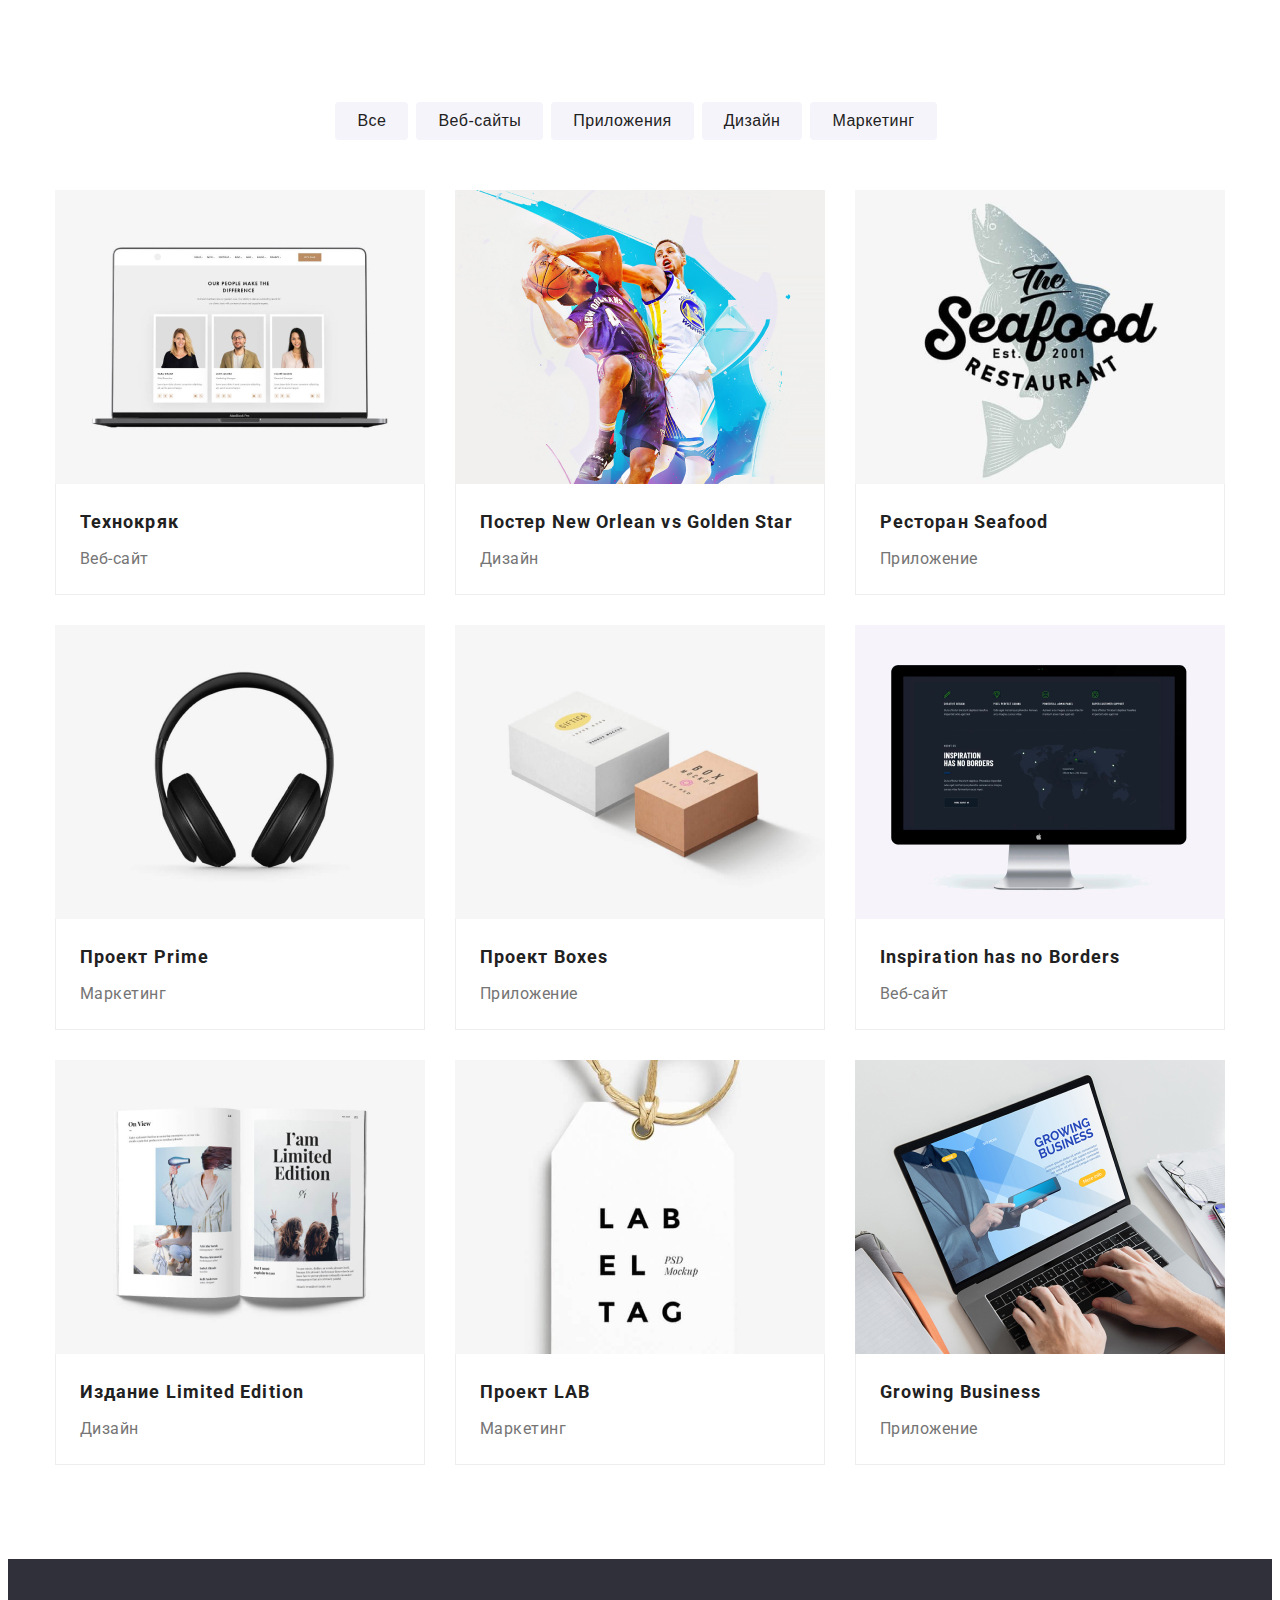
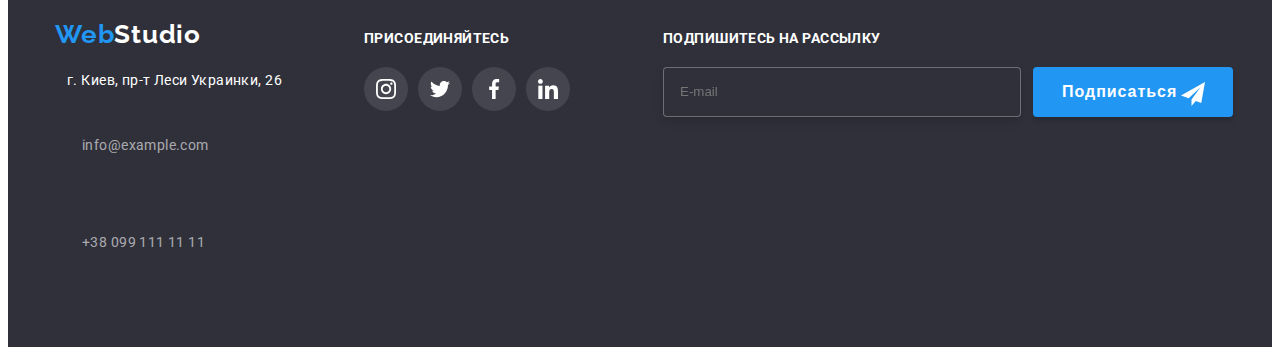
==== commit 44deac0a: "edit" ====
--- a/portfolio.html
+++ b/portfolio.html
@@ -19,7 +19,7 @@
     <link rel="stylesheet" href="css/main.min.css" />
   </head>
   <body>
-    <header class="page-header">
+    <!-- <header class="page-header">
       <div class="container page-header__container">
         <nav class="nav">
           <a class="link logo" href="index.html"> <span>Web</span>Studio </a>
@@ -54,7 +54,7 @@
           </li>
         </ul>
       </div>
-    </header> 
+    </header>  -->
     <main>
       <section class="section">
         <div class="container">
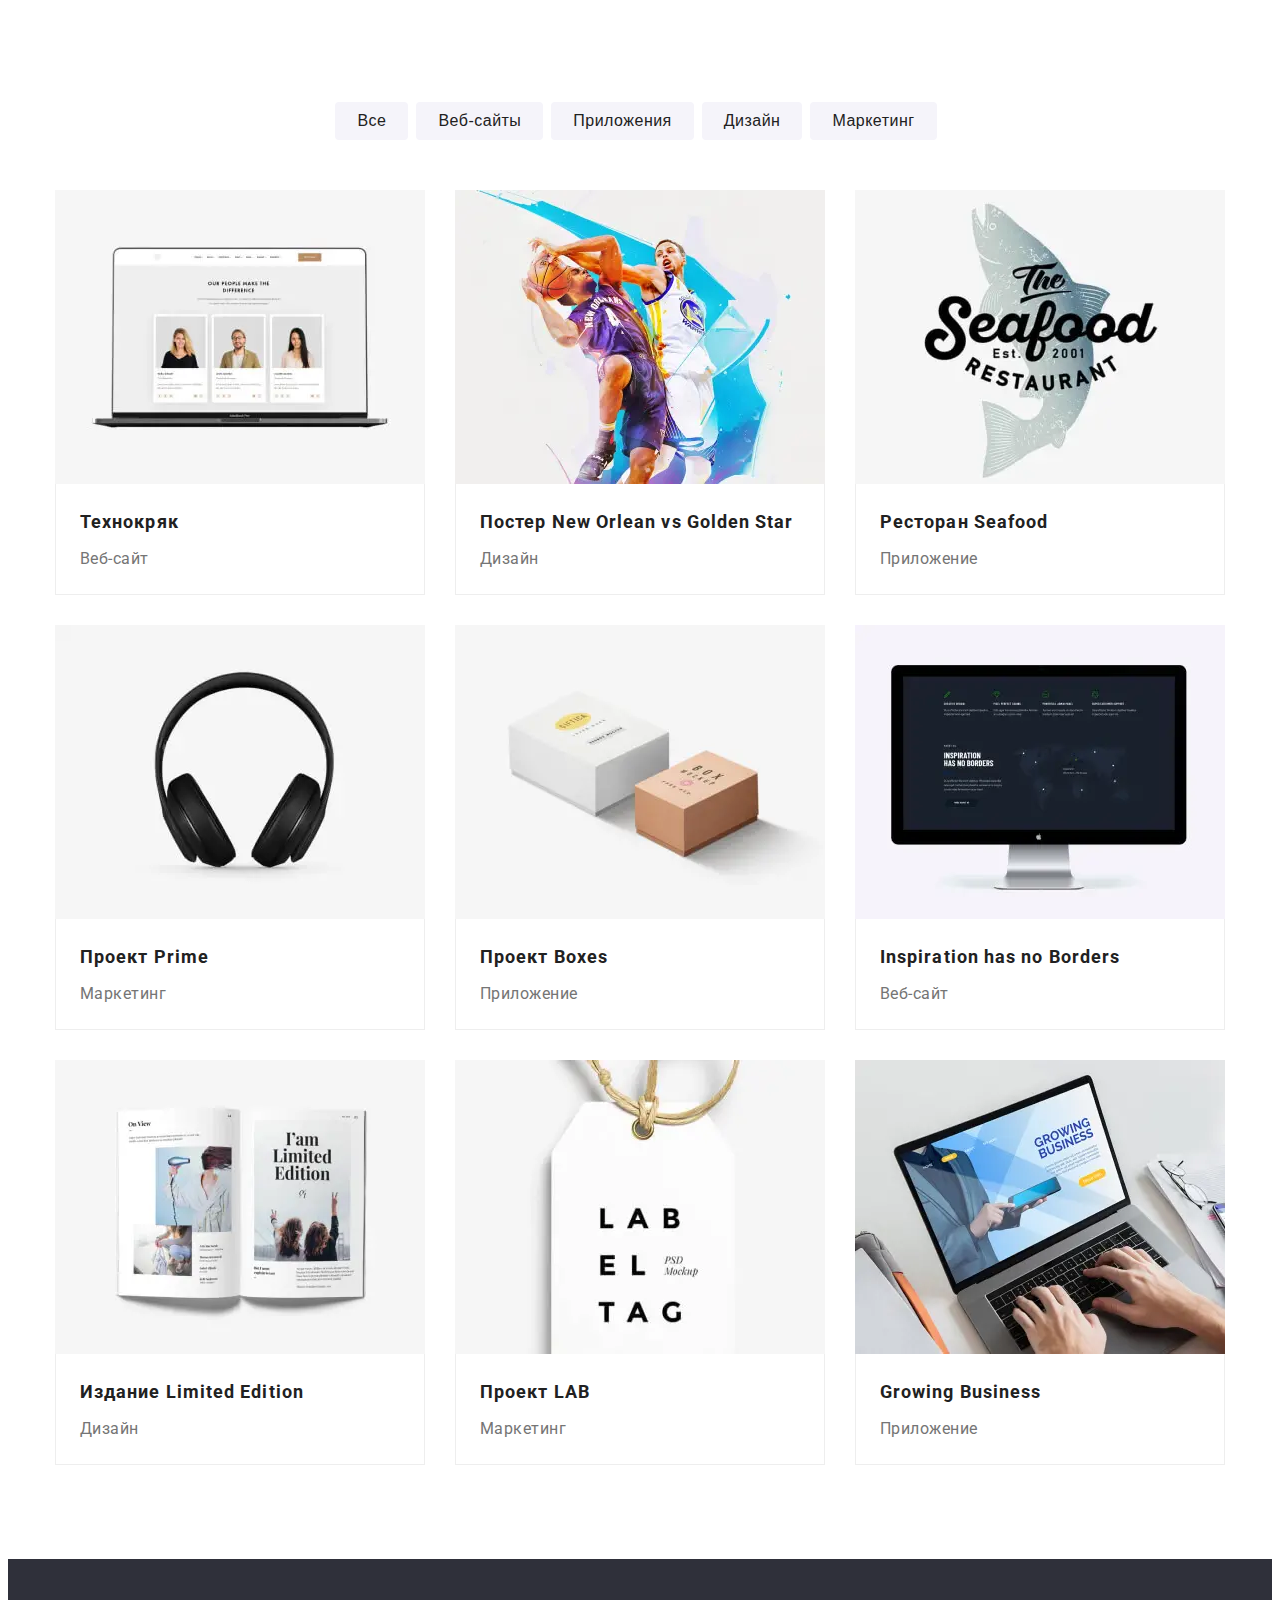
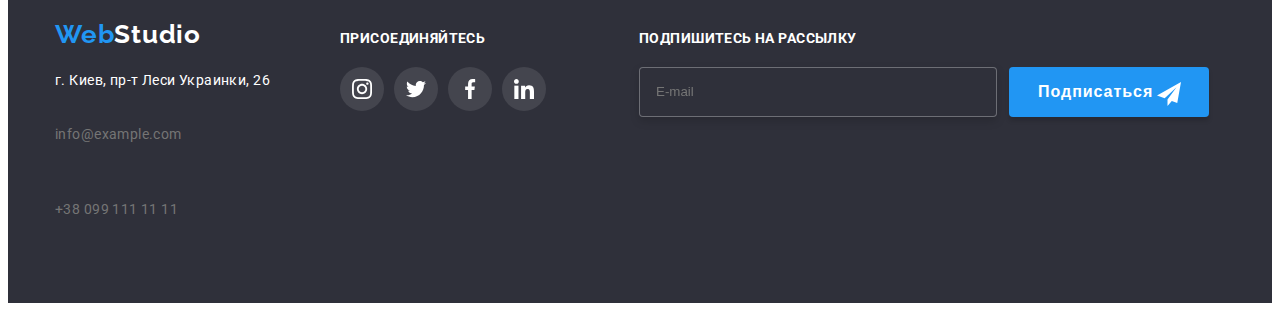
==== commit 907a8d05: "edit portfolio images" ====
--- a/portfolio.html
+++ b/portfolio.html
@@ -91,8 +91,15 @@
                     коронавируса. Компании используют эту платформу для
                     цифрового шпионажа и атак на защищённые сервера конкурентов.
                   </p>
-
+                  <picture>
+                    <source media="(min-width:1200px )" srcset="./images/portfolio/desktop-portfolio/portfolio1.webp 1x, ./images/portfolio/desktop-portfolio/portfolio1@2x.webp 2x" type="image/webp">
+                    <source media="(min-width:1200px )" srcset="./images/portfolio/desktop-portfolio/portfolio1.jpg 1x, ./images/portfolio/desktop-portfolio/portfolio1@2x.jpg 2x" >
+                    <source media="(min-width:768px )" srcset="./images/portfolio/tablet-portfolio/portfolio1.webp 1x, ./images/portfolio/tablet-portfolio/portfolio1@2x.webp 2x" type="image/webp">
+                    <source media="(min-width:768px )" srcset="./images/portfolio/tablet-portfolio/portfolio1.jpg 1x, ./images/portfolio/tablet-portfolio/portfolio1@2x.jpg 2x" >
+                    <source media="(max-width:767px )" srcset="./images/portfolio/mobile-portfolio/portfolio1.webp 1x, ./images/portfolio/mobile-portfolio/portfolio1@2x.webp 2x" type="image/webp">
+                    <source media="(max-width:767px )" srcset="./images/portfolio/mobile-portfolio/portfolio1.jpg 1x, ./images/portfolio/mobile-portfolio/portfolio1@2x.jpg 2x" >
                   <img src="./images/projects/img-1.jpg" alt="макет сайта" />
+                </picture>
                 </div>
                 <div class="portfolio-project__item">
                   <h3 class="portfolio-project__title">Технокряк</h3>
@@ -106,12 +113,20 @@
                     коронавируса. Компании используют эту платформу для
                     цифрового шпионажа и атак на защищённые сервера конкурентов.
                   </p>
+                  <picture>
+                    <source media="(min-width:1200px )" srcset="./images/portfolio/desktop-portfolio/portfolio2.webp 1x, ./images/portfolio/desktop-portfolio/portfolio2@2x.webp 2x" type="image/webp">
+                    <source media="(min-width:1200px )" srcset="./images/portfolio/desktop-portfolio/portfolio2.jpg 1x, ./images/portfolio/desktop-portfolio/portfolio2@2x.jpg 2x" >
+                    <source media="(min-width:768px )" srcset="./images/portfolio/tablet-portfolio/portfolio2.webp 1x, ./images/portfolio/tablet-portfolio/portfolio2@2x.webp 2x" type="image/webp">
+                    <source media="(min-width:768px )" srcset="./images/portfolio/tablet-portfolio/portfolio2.jpg 1x, ./images/portfolio/tablet-portfolio/portfolio2@2x.jpg 2x" >
+                    <source media="(max-width:767px )" srcset="./images/portfolio/mobile-portfolio/portfolio2.webp 1x, ./images/portfolio/mobile-portfolio/portfolio2@2x.webp 2x" type="image/webp">
+                    <source media="(max-width:767px )" srcset="./images/portfolio/mobile-portfolio/portfolio2.jpg 1x, ./images/portfolio/mobile-portfolio/portfolio2@2x.jpg 2x" >
                   <img
                     src="./images/projects/img-2.jpg"
                     width="370"
                     height="294"
                     alt="макет постера"
                   />
+                </picture>
                 </div>
                 <div class="portfolio-project__item">
                   <h3 class="portfolio-project__title">
@@ -127,12 +142,20 @@
                     коронавируса. Компании используют эту платформу для
                     цифрового шпионажа и атак на защищённые сервера конкурентов.
                   </p>
+                  <picture>
+                    <source media="(min-width:1200px )" srcset="./images/portfolio/desktop-portfolio/portfolio3.webp 1x, ./images/portfolio/desktop-portfolio/portfolio3@2x.webp 2x" type="image/webp">
+                    <source media="(min-width:1200px )" srcset="./images/portfolio/desktop-portfolio/portfolio3.jpg 1x, ./images/portfolio/desktop-portfolio/portfolio3@2x.jpg 2x" >
+                    <source media="(min-width:768px )" srcset="./images/portfolio/tablet-portfolio/portfolio3.webp 1x, ./images/portfolio/tablet-portfolio/portfolio3@2x.webp 2x" type="image/webp">
+                    <source media="(min-width:768px )" srcset="./images/portfolio/tablet-portfolio/portfolio3.jpg 1x, ./images/portfolio/tablet-portfolio/portfolio3@2x.jpg 2x" >
+                    <source media="(max-width:767px )" srcset="./images/portfolio/mobile-portfolio/portfolio3.webp 1x, ./images/portfolio/mobile-portfolio/portfolio3@2x.webp 2x" type="image/webp">
+                    <source media="(max-width:767px )" srcset="./images/portfolio/mobile-portfolio/portfolio3.jpg 1x, ./images/portfolio/mobile-portfolio/portfolio3@2x.jpg 2x" >
                   <img
                     src="./images/projects/img-3.jpg"
                     width="370"
                     height="294"
                     alt="макет приложения"
                   />
+                </picture>
                 </div>
                 <div class="portfolio-project__item">
                   <h3 class="portfolio-project__title">Ресторан Seafood</h3>
@@ -146,12 +169,20 @@
                     коронавируса. Компании используют эту платформу для
                     цифрового шпионажа и атак на защищённые сервера конкурентов.
                   </p>
+                  <picture>
+                    <source media="(min-width:1200px )" srcset="./images/portfolio/desktop-portfolio/portfolio4.webp 1x, ./images/portfolio/desktop-portfolio/portfolio4@2x.webp 2x" type="image/webp">
+                    <source media="(min-width:1200px )" srcset="./images/portfolio/desktop-portfolio/portfolio4.jpg 1x, ./images/portfolio/desktop-portfolio/portfolio4@2x.jpg 2x" >
+                    <source media="(min-width:768px )" srcset="./images/portfolio/tablet-portfolio/portfolio4.webp 1x, ./images/portfolio/tablet-portfolio/portfolio4@2x.webp 2x" type="image/webp">
+                    <source media="(min-width:768px )" srcset="./images/portfolio/tablet-portfolio/portfolio4.jpg 1x, ./images/portfolio/tablet-portfolio/portfolio4@2x.jpg 2x" >
+                    <source media="(max-width:767px )" srcset="./images/portfolio/mobile-portfolio/portfolio4.webp 1x, ./images/portfolio/mobile-portfolio/portfolio4@2x.webp 2x" type="image/webp">
+                    <source media="(max-width:767px )" srcset="./images/portfolio/mobile-portfolio/portfolio4.jpg 1x, ./images/portfolio/mobile-portfolio/portfolio4@2x.jpg 2x" >
                   <img
                     src="./images/projects/img-4.jpg"
                     width="370"
                     height="294"
                     alt="макет проекта по маркетингу"
                   />
+                </picture>
                 </div>
                 <div class="portfolio-project__item">
                   <h3 class="portfolio-project__title">Проект Prime</h3>
@@ -165,12 +196,20 @@
                     коронавируса. Компании используют эту платформу для
                     цифрового шпионажа и атак на защищённые сервера конкурентов.
                   </p>
+                  <picture>
+                    <source media="(min-width:1200px )" srcset="./images/portfolio/desktop-portfolio/portfolio5.webp 1x, ./images/portfolio/desktop-portfolio/portfolio5@2x.webp 2x" type="image/webp">
+                    <source media="(min-width:1200px )" srcset="./images/portfolio/desktop-portfolio/portfolio5.jpg 1x, ./images/portfolio/desktop-portfolio/portfolio5@2x.jpg 2x" >
+                    <source media="(min-width:768px )" srcset="./images/portfolio/tablet-portfolio/portfolio5.webp 1x, ./images/portfolio/tablet-portfolio/portfolio5@2x.webp 2x" type="image/webp">
+                    <source media="(min-width:768px )" srcset="./images/portfolio/tablet-portfolio/portfolio5.jpg 1x, ./images/portfolio/tablet-portfolio/portfolio5@2x.jpg 2x" >
+                    <source media="(max-width:767px )" srcset="./images/portfolio/mobile-portfolio/portfolio5.webp 1x, ./images/portfolio/mobile-portfolio/portfolio5@2x.webp 2x" type="image/webp">
+                    <source media="(max-width:767px )" srcset="./images/portfolio/mobile-portfolio/portfolio5.jpg 1x, ./images/portfolio/mobile-portfolio/portfolio5@2x.jpg 2x" >
                   <img
                     src="./images/projects/img-5.jpg"
                     width="370"
                     height="294"
                     alt="макет приложения"
                   />
+                </picture>
                 </div>
                 <div class="portfolio-project__item">
                   <h3 class="portfolio-project__title">Проект Boxes</h3>
@@ -184,12 +223,20 @@
                     коронавируса. Компании используют эту платформу для
                     цифрового шпионажа и атак на защищённые сервера конкурентов.
                   </p>
+                  <picture>
+                    <source media="(min-width:1200px )" srcset="./images/portfolio/desktop-portfolio/portfolio6.webp 1x, ./images/portfolio/desktop-portfolio/portfolio6@2x.webp 2x" type="image/webp">
+                    <source media="(min-width:1200px )" srcset="./images/portfolio/desktop-portfolio/portfolio6.jpg 1x, ./images/portfolio/desktop-portfolio/portfolio6@2x.jpg 2x" >
+                    <source media="(min-width:768px )" srcset="./images/portfolio/tablet-portfolio/portfolio6.webp 1x, ./images/portfolio/tablet-portfolio/portfolio6@2x.webp 2x" type="image/webp">
+                    <source media="(min-width:768px )" srcset="./images/portfolio/tablet-portfolio/portfolio6.jpg 1x, ./images/portfolio/tablet-portfolio/portfolio6@2x.jpg 2x" >
+                    <source media="(max-width:767px )" srcset="./images/portfolio/mobile-portfolio/portfolio6.webp 1x, ./images/portfolio/mobile-portfolio/portfolio6@2x.webp 2x" type="image/webp">
+                    <source media="(max-width:767px )" srcset="./images/portfolio/mobile-portfolio/portfolio6.jpg 1x, ./images/portfolio/mobile-portfolio/portfolio6@2x.jpg 2x" >
                   <img
                     src="./images/projects/img-6.jpg"
                     width="370"
                     height="294"
                     alt="макет сайта"
                   />
+                </picture>
                 </div>
                 <div class="portfolio-project__item">
                   <h3 class="portfolio-project__title">
@@ -205,12 +252,20 @@
                     коронавируса. Компании используют эту платформу для
                     цифрового шпионажа и атак на защищённые сервера конкурентов.
                   </p>
+                  <picture>
+                    <source media="(min-width:1200px )" srcset="./images/portfolio/desktop-portfolio/portfolio7.webp 1x, ./images/portfolio/desktop-portfolio/portfolio7@2x.webp 2x" type="image/webp">
+                    <source media="(min-width:1200px )" srcset="./images/portfolio/desktop-portfolio/portfolio7.jpg 1x, ./images/portfolio/desktop-portfolio/portfolio7@2x.jpg 2x" >
+                    <source media="(min-width:768px )" srcset="./images/portfolio/tablet-portfolio/portfolio7.webp 1x, ./images/portfolio/tablet-portfolio/portfolio7@2x.webp 2x" type="image/webp">
+                    <source media="(min-width:768px )" srcset="./images/portfolio/tablet-portfolio/portfolio7.jpg 1x, ./images/portfolio/tablet-portfolio/portfolio7@2x.jpg 2x" >
+                    <source media="(max-width:767px )" srcset="./images/portfolio/mobile-portfolio/portfolio7.webp 1x, ./images/portfolio/mobile-portfolio/portfolio7@2x.webp 2x" type="image/webp">
+                    <source media="(max-width:767px )" srcset="./images/portfolio/mobile-portfolio/portfolio7.jpg 1x, ./images/portfolio/mobile-portfolio/portfolio7@2x.jpg 2x" >
                   <img
                     src="./images/projects/img-7.jpg"
                     width="370"
                     height="294"
                     alt="макет дизайна"
                   />
+                </picture>
                 </div>
                 <div class="portfolio-project__item">
                   <h3 class="portfolio-project__title">
@@ -226,12 +281,20 @@
                     коронавируса. Компании используют эту платформу для
                     цифрового шпионажа и атак на защищённые сервера конкурентов.
                   </p>
+                  <picture>
+                    <source media="(min-width:1200px )" srcset="./images/portfolio/desktop-portfolio/portfolio8.webp 1x, ./images/portfolio/desktop-portfolio/portfolio8@2x.webp 2x" type="image/webp">
+                    <source media="(min-width:1200px )" srcset="./images/portfolio/desktop-portfolio/portfolio8.jpg 1x, ./images/portfolio/desktop-portfolio/portfolio8@2x.jpg 2x" >
+                    <source media="(min-width:768px )" srcset="./images/portfolio/tablet-portfolio/portfolio8.webp 1x, ./images/portfolio/tablet-portfolio/portfolio8@2x.webp 2x" type="image/webp">
+                    <source media="(min-width:768px )" srcset="./images/portfolio/tablet-portfolio/portfolio8.jpg 1x, ./images/portfolio/tablet-portfolio/portfolio8@2x.jpg 2x" >
+                    <source media="(max-width:767px )" srcset="./images/portfolio/mobile-portfolio/portfolio8.webp 1x, ./images/portfolio/mobile-portfolio/portfolio8@2x.webp 2x" type="image/webp">
+                    <source media="(max-width:767px )" srcset="./images/portfolio/mobile-portfolio/portfolio8.jpg 1x, ./images/portfolio/mobile-portfolio/portfolio8@2x.jpg 2x" >
                   <img
                     src="./images/projects/img-8.jpg"
                     width="370"
                     height="294"
                     alt="макет дизайна"
                   />
+                </picture>
                 </div>
                 <div class="portfolio-project__item">
                   <h3 class="portfolio-project__title">Проект LAB</h3>
@@ -245,12 +308,20 @@
                     коронавируса. Компании используют эту платформу для
                     цифрового шпионажа и атак на защищённые сервера конкурентов.
                   </p>
+                  <picture>
+                    <source media="(min-width:1200px )" srcset="./images/portfolio/desktop-portfolio/portfolio9.webp 1x, ./images/portfolio/desktop-portfolio/portfolio9@2x.webp 2x" type="image/webp">
+                    <source media="(min-width:1200px )" srcset="./images/portfolio/desktop-portfolio/portfolio9.jpg 1x, ./images/portfolio/desktop-portfolio/portfolio9@2x.jpg 2x" >
+                    <source media="(min-width:768px )" srcset="./images/portfolio/tablet-portfolio/portfolio9.webp 1x, ./images/portfolio/tablet-portfolio/portfolio9@2x.webp 2x" type="image/webp">
+                    <source media="(min-width:768px )" srcset="./images/portfolio/tablet-portfolio/portfolio9.jpg 1x, ./images/portfolio/tablet-portfolio/portfolio9@2x.jpg 2x" >
+                    <source media="(max-width:767px )" srcset="./images/portfolio/mobile-portfolio/portfolio9.webp 1x, ./images/portfolio/mobile-portfolio/portfolio9@2x.webp 2x" type="image/webp">
+                    <source media="(max-width:767px )" srcset="./images/portfolio/mobile-portfolio/portfolio9.jpg 1x, ./images/portfolio/mobile-portfolio/portfolio9@2x.jpg 2x" >
                   <img
                     src="./images/projects/img-9.jpg"
                     width="370"
                     height="294"
                     alt="макет приложения"
                   />
+                </picture>
                 </div>
                 <div class="portfolio-project__item">
                   <h3 class="portfolio-project__title">Growing Business</h3>
--- a/css/main.min.css
+++ b/css/main.min.css
@@ -1,2 +1,2 @@
-:root{--main-text-cl: #212121;--secondary-text-cl: #757575;--social-icons: #afb1b8;--accent-cl: #2196f3;--alt-text-cl: #ffffff;--secondary-ac-cl: #188ce8;--main-bg: #ffffff;--section-bg: #f5f4fa;--dark-bg: #2f303a;--main-font: "Roboto", sans-serif;--title-font: "Raleway", sans-serif;--animation: 250ms cubic-bezier(0.4, 0, 0.2, 1)}.page-footer__block{display:flex;justify-content:center;align-items:center}html{box-sizing:border-box}*,*::before,*::after{box-sizing:inherit}body{font-family:var(--main-font);font-size:18px;line-height:1.67;letter-spacing:0.02em;color:var(--main-text-cl);background:var(--main-bg)}.list{list-style:none;margin:0;padding-left:0}h1,h2,h3,h4,h5,h6,p{margin-top:0}img{display:block;width:100%;height:auto}.link{color:inherit;text-decoration:none;transition-property:color;transition-duration:250ms;transition-timing-function:cubic-bezier(0.4, 0, 0.2, 1)}.link:hover,.link:focus{color:var(--accent-cl)}.visually-hidden{position:absolute;width:1px;height:1px;border:0;margin:-1px;padding:0;clip:rect(0 0 0 0);overflow:hidden}.container{width:100%;padding-left:15px;padding-right:15px;margin-right:auto;margin-left:auto}@media screen and (min-width: 480px){.container{max-width:480px}}@media screen and (min-width: 768px){.container{max-width:768px}}@media screen and (min-width: 1200px){.container{max-width:1200px;padding-left:15px;padding-right:15px}}a span{color:var(--accent-cl)}.logo{display:inline-block;font-size:24px;line-height:1.17;color:var(--main-text-cl);font-style:normal;font-weight:bold;font-family:var(--title-font);letter-spacing:0.03em}@media screen and (min-width: 1199px){.logo{font-size:26px;line-height:1.18;margin-right:93px}}.social-icons{display:flex;justify-content:center}.social-icons__item{margin-right:10px}.social-icons__item:last-child{margin-right:0}.social-icons__link{display:flex;align-items:center;justify-content:center;width:44px;height:44px;border-radius:50%;background-color:var(--main-bg);transition-property:background-color;transition-duration:250ms;transition-timing-function:cubic-bezier(0.4, 0, 0.2, 1);transition-delay:0ms}.social-icons__link:hover,.social-icons__link:focus{background-color:var(--accent-cl);fill:var(--alt-text-cl)}.social-icons__svg{width:20px;height:20px;fill:var(--social-icons);transition-property:fill;transition-duration:250ms;transition-timing-function:cubic-bezier(0.4, 0, 0.2, 1)}.social-icons__link:hover .social-icons__svg,.social-icons__link:focus .social-icons__svg{fill:var(--alt-text-cl)}.social-icons__link-footer{display:flex;align-items:center;justify-content:center;width:44px;height:44px;border-radius:50%;background-color:rgba(255,255,255,0.1);transition-property:background-color;transition-duration:250ms;transition-timing-function:cubic-bezier(0.4, 0, 0.2, 1);transition-delay:0ms}.social-icons__svg--footer{fill:var(--alt-text-cl)}.section{padding-bottom:60px;padding-top:60px}@media screen and (min-width: 1200px){.section{padding-bottom:94px;padding-top:94px}}.hero-section__btn{text-align:center;box-shadow:0px 4px 4px rgba(0,0,0,0.15);border-radius:4px;padding:10px 32px;min-width:200px;min-height:50px;background-color:var(--accent-cl);color:var(--alt-text-cl);border:none}.btn{display:inline-block;font-style:normal;font-weight:bold;font-size:16px;line-height:1.87;letter-spacing:0.06em;cursor:pointer}.page-title{margin:0 auto;padding-bottom:30px;font-family:var(--main-font);font-weight:900;font-style:normal;font-size:44px;line-height:1, 36;letter-spacing:0.06em;text-transform:uppercase}@media screen and (max-width: 1199px){.page-title{font-size:26px;line-height:1.62}}.section__title{letter-spacing:0.03em;font-size:28px;line-height:1.18;margin-bottom:30px;text-align:center}@media screen and (min-width: 1200px){.section__title{margin-bottom:50px;font-size:36px;line-height:1.17}}.backdrop{position:fixed;top:0;left:0;width:100%;height:100%;overflow-y:scroll;background:rgba(0,0,0,0.2);transition:opacity 250ms cubic-bezier(0.4, 0, 0.2, 1),visibility 250ms cubic-bezier(0.4, 0, 0.2, 1)}@media screen and (max-width: 767px){.backdrop{padding:93px 15px 94px}}.backdrop.is-hidden{opacity:0;pointer-events:none;visibility:hidden}.modal{position:absolute;top:50%;left:50%;transform:translate(-50%, -50%);padding:40px;background-color:var(--main-bg);box-shadow:0px 1px 3px rgba(0,0,0,0.12),0px 1px 1px rgba(0,0,0,0.14),0px 2px 1px rgba(0,0,0,0.2);border-radius:4px;transform:translate(-50%, -50%)}@media screen and (max-width: 1199px){.modal{width:450px;height:609px}}@media screen and (min-width: 1200px){.modal{min-height:581px;min-width:528px}}.form{display:flex;flex-direction:column}.form__btn--close{position:absolute;right:15px;top:15px;width:30px;height:30px;border:1px solid rgba(0,0,0,0.1);background-color:var(--main-bg);border-radius:50%;transition:border 250ms cubic-bezier(0.4, 0, 0.2, 1);display:flex;align-items:center;justify-content:center}.form__btn--close:hover,.form__btn--close:focus{border:1px solid var(--accent-cl)}.close-svg{width:18px;height:18px;fill:var(--main-text-cl);transition:fill 250ms cubic-bezier(0.4, 0, 0.2, 1)}.form__btn--close:hover .close-svg,.form__btn--close:focus .close-svg{fill:var(--accent-cl)}.form__slogan{font-style:normal;font-weight:bold;font-size:20px;line-height:1, 15;letter-spacing:0.03em;margin-bottom:12px;text-align:center}.form__label{margin-bottom:4px;font-size:12px;line-height:1.17;letter-spacing:0.01em;color:var(--secondary-text-cl)}.comment{padding:12px 16px;border:1px solid rgba(33,33,33,0.2);border-radius:4px;outline:none;height:120px;resize:none}.comment::placeholder{font-size:14px;line-height:1.14;letter-spacing:0.01em;color:rgba(117,117,117,0.5)}.form__field{display:flex;flex-direction:column;position:relative;margin-bottom:10px}.form__input{padding-left:42px;height:40px;position:relative;border:1px solid rgba(33,33,33,0.2);border-radius:4px;outline:none;transition:border 250ms cubic-bezier(0.4, 0, 0.2, 1)}.form__input:focus,.form__input:hover{border:1px solid var(--accent-cl)}.form__input:focus+.form__svg,.form__input:hover+.form__svg{fill:var(--accent-cl)}.comment:focus,.comment:hover{border:1px solid var(--accent-cl)}.form__svg{position:absolute;left:15px;bottom:11px;transition:fill 250ms cubic-bezier(0.4, 0, 0.2, 1)}.checkbox-agreement{display:flex;width:100%}.checkbox-agreement__label{display:flex;align-items:baseline;margin-top:20px}.checkbox-agreement__icon{display:inline-block;width:16px;height:15px;border:2px solid var(--main-text-cl);border-radius:2px;margin-right:8px}.checkbox:checked+.checkbox-agreement__icon{background-color:var(--accent-cl);background-image:url(../images/icons/icon-check.svg);background-size:contain;background-origin:border-box;border-color:var(--accent-cl)}.checkbox-agreement__text{display:block;font-style:normal;font-weight:normal;font-size:14px;line-height:1.71;letter-spacing:0.03em}.checkbox-agreement__license{color:var(--accent-cl);text-decoration:underline}.form__btn{display:flex;justify-content:center}.form__btn--submit{display:block;width:200px;height:50px;font-style:normal;font-weight:bold;font-size:16px;line-height:1.87;letter-spacing:0.06em;padding:10px 56px 10px 55px;background-color:var(--accent-cl);color:var(--alt-text-cl);box-shadow:0px 4px 4px rgba(0,0,0,0.15);border-radius:4px;transition:background-color 250ms cubic-bezier(0.4, 0, 0.2, 1);cursor:pointer;border:none}.btn-submit:checked{background-color:var(--secondary-ac-cl)}.menu__link{display:inline-block}@media screen and (min-width: 768px){.menu__link{padding-top:32px;padding-bottom:32px}}.menu-button{display:inline-flex;outline:1px solid red;width:40px;height:40px;padding:0;border:0;background-color:transparent}@media screen and (min-width: 768px){.menu-button{display:none}}.menu-button .icon-close{display:none}.menu-button.is-open .icon-close{display:block}.menu-button.is-open .icon-menu{display:none}.menu__container{display:none;width:480px;height:796px}@media screen and (max-width: 767px){.menu__container{background-color:#fff;display:none;position:absolute;top:100%;width:100%;left:0;overflow:scroll}.menu__container.is-open{display:flex;align-items:flex-start;flex-direction:column}}@media screen and (min-width: 768px){.menu__container{display:flex;height:80px;justify-content:space-between}}@media screen and (min-width: 1200px){.menu__container{height:80px;width:100%;justify-content:space-between}}.menu__item{position:relative}.current{color:var(--accent-cl)}.current::after{display:none}@media screen and (min-width: 768px){.current::after{position:absolute;bottom:-1px;display:block;content:"";height:4px;width:100%;border-radius:2px;background:var(--accent-cl)}}.menu__item{padding-bottom:32px;font-style:normal;font-weight:500;font-size:40px;line-height:1.17;letter-spacing:0.02em}@media screen and (max-width: 767px){.menu__item:last-of-type{margin-bottom:306px}}@media screen and (min-width: 768px){.menu__item{font-style:normal;font-weight:500;font-size:14px;line-height:1.17;letter-spacing:0.02em;padding-bottom:0;margin-bottom:0}.menu__item:not(:last-child){margin-right:50px}}@media screen and (min-width: 1200px){.menu__item .menu__item:not(:last-child){margin-right:50px}}@media screen and (max-width: 767px){.menu__container--social{display:flex;width:100%;justify-content:space-between;margin-right:40px}}@media screen and (min-width: 768px){.menu__container--social{display:none}}.social__link{font-size:18px;line-height:1.22;letter-spacing:0.02em;margin-right:20px;color:var(--accent-cl);transition-property:color;transition-duration:250ms;transition-timing-function:cubic-bezier(0.4, 0, 0.2, 1)}.social__link:hover,.social__link:focus{color:var(--accent-cl)}.contacts{color:var(--secondary-text-cl)}@media screen and (max-width: 767px){.contacts{margin-right:40px;flex-direction:column-reverse}}@media screen and (min-width: 768px){.contacts{display:flex;flex-direction:column;margin-right:15px;margin-left:15px;padding-top:21px;padding-bottom:21px}}@media screen and (min-width: 1200px){.contacts{padding-top:32px;padding-bottom:32px;flex-direction:row}}@media screen and (max-width: 767px){.contacts--phone{color:var(--accent-cl)}}.contacts__item{font-style:normal;font-weight:500;font-size:34px;line-height:1.17;letter-spacing:0.02em;margin-bottom:32px}@media screen and (max-width: 767px){.contacts__item:last-of-type{margin-bottom:64px}}@media screen and (min-width: 768px){.contacts__item{display:flex;align-items:center;font-style:normal;font-weight:500;font-size:12px;line-height:1.17;letter-spacing:0.02em;margin-bottom:10px}}@media screen and (min-width: 1200px){.contacts__item{font-size:14px;line-height:1.17;margin-bottom:0}.contacts__item:last-of-type{margin-left:32px}}.contacts__icon-envelope{display:none}@media screen and (min-width: 768px){.contacts__icon-envelope{display:inline-flex;width:14px;height:10px;margin-right:8px;fill:currentColor}}@media screen and (min-width: 1200px){.contacts__icon-envelope{width:16px;height:12px;margin-right:10px}}.contacts__icon-smartphone{display:none}@media screen and (min-width: 768px){.contacts__icon-smartphone{display:inline-flex;width:10px;height:14px;margin-right:8px;fill:currentColor}}@media screen and (min-width: 1200px){.contacts__icon-smartphone{width:10px;height:16px;margin-right:10px}}.page-header{border-bottom:1px solid #ececec;min-height:60px}.page-header__container{position:relative;display:flex;align-items:center}@media screen and (max-width: 767px){.page-header__container{min-height:60px}}.page-header .link{display:block}.nav{display:flex;align-items:center;justify-content:space-between;width:100%}@media screen and (max-width: 767px){.nav{justify-content:space-between}}.page-hader__nav{display:flex}@media screen and (max-width: 767px){.page-hader__nav{flex-direction:column;margin-left:40px}}@media screen and (min-width: 768px){.page-hader__nav{display:flex;align-items:center}}.hero-section{display:block;text-align:center;margin:0 auto;max-width:1600px;min-height:400px;padding-top:200px;padding-bottom:200px;background-color:var(--dark-bg);color:var(--alt-text-cl);background-image:linear-gradient(to right, rgba(47,48,58,0.4), rgba(47,48,58,0.4)),url(../images/Img.jpg);background-repeat:no-repeat;background-position:center;background-size:cover}.feature{display:flex;flex-wrap:wrap;justify-content:center;margin-right:-30px}.feature__card{margin-right:30px;justify-content:center}@media screen and (max-width: 767px){.feature__card{width:100%}}@media screen and (min-width: 768px) and (max-width: 1199px){.feature__card{flex-basis:calc((100% - 60px) / 2);margin-right:30px}}@media screen and (min-width: 1200px){.feature__card{flex-basis:calc((100% - 4 * 30px) / 4);margin-right:30px}}.feature__image{display:flex;background-color:var(--section-bg);border-radius:4px;margin-bottom:30px;justify-content:center;align-items:center;height:120px}.feature__icon{width:65px;height:70px}.feature__title{font-size:14px;line-height:1.14;letter-spacing:0.03em;text-transform:uppercase;margin-bottom:10px}.feature__text{font-weight:normal;font-size:14px;line-height:1.71;letter-spacing:0.03em;color:var(--secondary-text-cl)}.product{padding-top:0;display:flex;align-items:center}@media screen and (max-width: 1199px){.product{display:none}}.product__list{display:flex;margin-right:-30px}.product__item{display:flex;flex-basis:calc((100% - 90px) / 3);margin-right:30px}.product__name{position:absolute;bottom:0;font-style:normal;font-weight:bold;font-size:14px;margin-bottom:0;line-height:16px;text-align:center;letter-spacing:0.03em;text-transform:uppercase;padding-top:27px;padding-bottom:27px;width:100%;color:var(--alt-text-cl);background:rgba(47,48,58,0.8)}.product__card{position:relative;display:flex}.team{background:var(--section-bg)}.team__list{margin-right:-30px;display:flex;flex-wrap:wrap}.team__card{box-shadow:0px 1px 3px rgba(0,0,0,0.12),0px 1px 1px rgba(0,0,0,0.14),0px 2px 1px rgba(0,0,0,0.2);border-radius:0px 0px 4px 4px;margin-right:30px;margin-bottom:30px;background-color:var(--main-bg)}@media screen and (min-width: 1200px){.team__card{flex-basis:calc((100% - 120px) / 4);margin-bottom:0}.team__card:last-of-type{margin-right:0}}@media screen and (min-width: 768px) and (max-width: 1199px){.team__card{flex-basis:calc((100% - 60px) / 2)}.team__card:nth-child(2n){margin-right:0}}.team__name{text-align:center;margin-bottom:0;padding-bottom:10px;font-weight:500;font-size:16px;line-height:1.19;letter-spacing:0.03em}.team__position{text-align:center;margin-bottom:16px;font-weight:normal;font-size:16px;line-height:1.19;letter-spacing:0.03em;color:var(--secondary-text-cl)}.team__item{padding-top:30px;padding-bottom:30px}.clients{display:flex;flex-wrap:wrap;justify-content:center;align-items:center;margin:-15px}.clients__item{display:flex;border-radius:4px;border:1px solid var(--social-icons);justify-content:center;padding:16px 32px;margin:15px;transition-property:background-color;transition-duration:250ms;transition-timing-function:cubic-bezier(0.4, 0, 0.2, 1);transition:border 250ms cubic-bezier(0.4, 0, 0.2, 1)}.clients__item:hover,.clients__item:focus{border:1px solid var(--accent-cl)}.clients__item:hover .clients__svg,.clients__item:focus .clients__svg{fill:var(--accent-cl)}.clients__card{flex-wrap:wrap}@media screen and (max-width: 767px){.clients__card{flex-basis:calc((100% - 60px) / 2)}.clients__card:nth-child(-n+2){margin-top:0}}@media screen and (min-width: 768px) and (max-width: 1199px){.clients__card{flex-basis:calc((100% - 90px) / 3)}.clients__card:nth-child(-n+3){margin-top:0}}@media screen and (min-width: 1200px){.clients__card{width:170px}}.clients__card:last-child{margin-right:0}.clients__svg{fill:var(--social-icons);width:106px;height:60px;align-items:center}.page-footer{padding-bottom:60px;padding-top:60px;color:var(--alt-text-cl);background-color:var(--dark-bg)}.page-footer__logo{margin-bottom:20px;color:var(--alt-text-cl)}@media screen and (max-width: 768px){.page-footer__container{flex-direction:column}}@media screen and (min-width: 1200px){.page-footer__container{display:flex;align-items:baseline}}.page-footer__contacts{display:flex;flex-direction:column;flex-wrap:nowrap;align-items:center;justify-content:center}@media screen and (min-width: 1200px){.page-footer__contacts{margin-right:70px}}.page-footer__item a{display:inline-block}.page-footer__item{display:block;justify-content:center;margin-bottom:9px;font-style:normal;font-weight:normal;font-size:14px;line-height:1.71;letter-spacing:0.03em}.page-footer__item:last-child{margin-bottom:0}.address{display:flex;flex-direction:column;align-items:center}@media screen and (min-width: 1200px){.address{align-items:flex-start}}.page-footer__item .contacts{color:rgba(255,255,255,0.6);margin-right:0}.page-footer__social-links{display:flex;flex-direction:column;align-items:center;margin-bottom:60px;margin-top:60px}@media screen and (min-width: 768px){.page-footer__social-links{margin-left:165px;margin-top:0;margin-bottom:0}}@media screen and (min-width: 1200px){.page-footer__social-links{margin-right:93px;margin-left:0;margin-top:0;margin-bottom:0;align-items:flex-start}}.page-footer__slogan{font-weight:bold;font-size:14px;line-height:1.14;letter-spacing:0.03em;text-transform:uppercase;margin-bottom:20px}.page-footer__block{flex-direction:column}@media screen and (min-width: 768px) and (max-width: 1199px){.page-footer__block{margin-bottom:60px}}@media screen and (min-width: 768px){.page-footer__block{flex-direction:row;align-items:baseline}}@media screen and (min-width: 1200px){.page-footer__block{justify-content:left}}.subcribe{display:flex;align-items:center;justify-content:center;flex-direction:column;width:100%}@media screen and (min-width: 1200px){.subcribe{align-items:flex-start}}.subcribe__input{height:50px;padding:15px 16px;outline:none;color:var(--alt-text-cl);border:1px solid rgba(255,255,255,0.3);box-sizing:border-box;filter:drop-shadow(0px 4px 4px rgba(0,0,0,0.15));border-radius:4px;background-color:var(--dark-bg)}@media screen and (max-width: 1199px){.subcribe__input{max-width:450px;width:100%;margin-bottom:20px}}@media screen and (min-width: 1200px){.subcribe__input{width:358px}}.subcribe__form{display:flex;flex-direction:column}@media screen and (min-width: 1200px){.subcribe__form{display:flex;flex-direction:row}}.subcribe__icon{position:absolute;fill:var(--alt-text-cl);align-items:center;right:28px;bottom:11px}.subscribe__btn{position:relative;display:block;align-items:center;width:200px;height:50px;padding-top:10px;padding-bottom:10px;padding-left:29px;padding-right:62px;cursor:pointer;margin-left:12px;font-style:normal;font-weight:bold;font-size:16px;line-height:1.87;letter-spacing:0.06em;background-color:var(--accent-cl);box-shadow:0px 4px 4px rgba(0,0,0,0.15);border-radius:4px;color:var(--alt-text-cl);border:none}.filter__list{display:flex;margin-bottom:50px;justify-content:center}.filter__btn{font-weight:500;font-size:16px;line-height:1.62;letter-spacing:0.03em;color:var(--main-text-cl);cursor:pointer;background:var(--section-bg);transition:background-color 250ms cubic-bezier(0.4, 0, 0.2, 1),color 50ms cubic-bezier(0.4, 0, 0.2, 1),box-shadow 250ms cubic-bezier(0.4, 0, 0.2, 1);margin-right:8px;padding:6px 22px;border-radius:4px;border:none}.filter__btn:hover,.filter__btn:focus{color:var(--alt-text-cl);background-color:var(--accent-cl);box-shadow:0px 3px 1px rgba(0,0,0,0.1),0px 1px 2px rgba(0,0,0,0.08),0px 2px 2px rgba(0,0,0,0.12)}.portfolio__list{display:flex;flex-wrap:wrap}.portfolio-project{width:370px;margin-right:30px;margin-bottom:30px;transition-property:box-shadow;transition-duration:250ms;transition-timing-function:cubic-bezier(0.4, 0, 0.2, 1)}.portfolio-project:hover{box-shadow:0px 1px 1px rgba(0,0,0,0.12),0px 4px 4px rgba(0,0,0,0.06),1px 4px 6px rgba(0,0,0,0.16)}.portfolio-project:hover .portfolio-project__text,.portfolio-project:focus .portfolio-project__text{transform:translateY(0)}@media screen and (max-width: 767px){.portfolio-project{flex-basis:calc((100% - 60px) / 2)}.portfolio-project:nth-child(-n+2){margin-top:0}}@media screen and (min-width: 768px) and (max-width: 1199px){.portfolio-project{flex-basis:calc((100% - 90px) / 3)}.portfolio-project:nth-child(-n+3){margin-top:0}}@media screen and (min-width: 1200px){.portfolio-project{width:370px}}.portfolio-project:nth-child(3n){margin-right:0}.portfolio-project:nth-last-child(-n+3){margin-bottom:0}.portfolio-project__item{padding:20px 24px 20px 24px;border-right:1px solid #eeeeee;border-left:1px solid #eeeeee;border-bottom:1px solid #eeeeee;margin-bottom:0}.portfolio-project__overlay{position:relative;overflow:hidden}.portfolio-project__text{position:absolute;bottom:0;padding:63px 24px;margin-bottom:0;font-style:normal;font-weight:normal;font-size:18px;line-height:1.56;letter-spacing:0.03em;width:100%;height:100%;background-color:rgba(33,150,243,0.9);color:var(--alt-text-cl);transform:translateY(100%);transition:transform 250ms cubic-bezier(0.4, 0, 0.2, 1)}.portfolio-project__title{margin-bottom:4px;text-align:start;font-weight:bold;font-size:18px;line-height:2;letter-spacing:0.06em}.portfolio-project__filter{font-weight:normal;font-size:16px;line-height:1.87;letter-spacing:0.03em;color:var(--secondary-text-cl);margin-bottom:0}
+:root{--main-text-cl: #212121;--secondary-text-cl: #757575;--social-icons: #afb1b8;--accent-cl: #2196f3;--alt-text-cl: #ffffff;--secondary-ac-cl: #188ce8;--main-bg: #ffffff;--section-bg: #f5f4fa;--dark-bg: #2f303a;--main-font: "Roboto", sans-serif;--title-font: "Raleway", sans-serif;--animation: 250ms cubic-bezier(0.4, 0, 0.2, 1)}.page-footer__block{display:flex;justify-content:center;align-items:center}html{box-sizing:border-box}*,*::before,*::after{box-sizing:inherit}body{font-family:var(--main-font);font-size:18px;line-height:1.67;letter-spacing:0.02em;color:var(--main-text-cl);background:var(--main-bg)}.list{list-style:none;margin:0;padding-left:0}h1,h2,h3,h4,h5,h6,p{margin-top:0}img{display:block;width:100%;height:auto}.link{color:inherit;text-decoration:none;transition-property:color;transition-duration:250ms;transition-timing-function:cubic-bezier(0.4, 0, 0.2, 1)}.link:hover,.link:focus{color:var(--accent-cl)}.visually-hidden{position:absolute;width:1px;height:1px;border:0;margin:-1px;padding:0;clip:rect(0 0 0 0);overflow:hidden}.container{width:100%;padding-left:15px;padding-right:15px;margin-right:auto;margin-left:auto}@media screen and (min-width: 480px){.container{max-width:480px}}@media screen and (min-width: 768px){.container{max-width:768px}}@media screen and (min-width: 1200px){.container{max-width:1200px}}a span{color:var(--accent-cl)}.logo{display:inline-block;font-size:24px;line-height:1.17;color:var(--main-text-cl);font-style:normal;font-weight:bold;font-family:var(--title-font);letter-spacing:0.03em}@media screen and (min-width: 768px){.logo{margin-right:88px}}@media screen and (min-width: 1199px){.logo{font-size:26px;line-height:1.18;margin-right:93px}}.social-icons{display:flex;justify-content:center}.social-icons__item{margin-right:10px}.social-icons__item:last-child{margin-right:0}.social-icons__link{display:flex;align-items:center;justify-content:center;width:44px;height:44px;border-radius:50%;background-color:var(--main-bg);transition-property:background-color;transition-duration:250ms;transition-timing-function:cubic-bezier(0.4, 0, 0.2, 1);transition-delay:0ms}.social-icons__link:hover,.social-icons__link:focus{background-color:var(--accent-cl);fill:var(--alt-text-cl)}.social-icons__svg{width:20px;height:20px;fill:var(--social-icons);transition-property:fill;transition-duration:250ms;transition-timing-function:cubic-bezier(0.4, 0, 0.2, 1)}.social-icons__link:hover .social-icons__svg,.social-icons__link:focus .social-icons__svg{fill:var(--alt-text-cl)}.social-icons__link-footer{display:flex;align-items:center;justify-content:center;width:44px;height:44px;border-radius:50%;background-color:rgba(255,255,255,0.1);transition-property:background-color;transition-duration:250ms;transition-timing-function:cubic-bezier(0.4, 0, 0.2, 1);transition-delay:0ms}.social-icons__svg--footer{fill:var(--alt-text-cl)}.section{padding-bottom:60px;padding-top:60px}@media screen and (min-width: 1200px){.section{padding-bottom:94px;padding-top:94px}}.hero-section__btn{text-align:center;box-shadow:0px 4px 4px rgba(0,0,0,0.15);border-radius:4px;padding:10px 32px;min-width:200px;min-height:50px;background-color:var(--accent-cl);color:var(--alt-text-cl);border:none}.btn{display:inline-block;font-style:normal;font-weight:bold;font-size:16px;line-height:1.87;letter-spacing:0.06em;cursor:pointer}.page-title{margin:0 auto;padding-bottom:30px;font-family:var(--main-font);font-weight:900;font-style:normal;font-size:44px;line-height:1.36;letter-spacing:0.06em;text-transform:uppercase}@media screen and (max-width: 1199px){.page-title{font-size:26px;line-height:1.62}}.section__title{letter-spacing:0.03em;font-size:28px;line-height:1.18;margin-bottom:30px;text-align:center}@media screen and (min-width: 1200px){.section__title{margin-bottom:50px;font-size:36px;line-height:1.17}}.backdrop{position:fixed;top:0;left:0;width:100%;height:100%;overflow-y:scroll;background:rgba(0,0,0,0.2);transition:opacity 250ms cubic-bezier(0.4, 0, 0.2, 1),visibility 250ms cubic-bezier(0.4, 0, 0.2, 1)}@media screen and (max-width: 767px){.backdrop{padding:93px 15px 94px}}.backdrop.is-hidden{opacity:0;pointer-events:none;visibility:hidden}.modal{position:absolute;z-index:12;top:50%;left:50%;transform:translate(-50%, -50%);padding:40px;background-color:var(--main-bg);box-shadow:0px 1px 3px rgba(0,0,0,0.12),0px 1px 1px rgba(0,0,0,0.14),0px 2px 1px rgba(0,0,0,0.2);border-radius:4px;transform:translate(-50%, -50%)}@media screen and (max-width: 1199px){.modal{max-width:450px;max-height:609px}}@media screen and (min-width: 1200px){.modal{min-height:581px;min-width:528px}}.form{display:flex;flex-direction:column}.form__btn--close{position:absolute;right:15px;top:15px;width:30px;height:30px;border:1px solid rgba(0,0,0,0.1);background-color:var(--main-bg);border-radius:50%;transition:border 250ms cubic-bezier(0.4, 0, 0.2, 1);display:flex;align-items:center;justify-content:center}.form__btn--close:hover,.form__btn--close:focus{border:1px solid var(--accent-cl)}.close-svg{width:18px;height:18px;fill:var(--main-text-cl);transition:fill 250ms cubic-bezier(0.4, 0, 0.2, 1)}.form__btn--close:hover .close-svg,.form__btn--close:focus .close-svg{fill:var(--accent-cl)}.form__slogan{font-style:normal;font-weight:bold;font-size:20px;line-height:1, 15;letter-spacing:0.03em;margin-bottom:12px;text-align:center}.form__label{margin-bottom:4px;font-size:12px;line-height:1.17;letter-spacing:0.01em;color:var(--secondary-text-cl)}.comment{padding:12px 16px;border:1px solid rgba(33,33,33,0.2);border-radius:4px;outline:none;height:120px;resize:none}.comment::placeholder{font-size:14px;line-height:1.14;letter-spacing:0.01em;color:rgba(117,117,117,0.5)}.form__field{display:flex;flex-direction:column;position:relative;margin-bottom:10px}.form__input{padding-left:42px;height:40px;position:relative;border:1px solid rgba(33,33,33,0.2);border-radius:4px;outline:none;transition:border 250ms cubic-bezier(0.4, 0, 0.2, 1)}.form__input:focus,.form__input:hover{border:1px solid var(--accent-cl)}.form__input:focus+.form__svg,.form__input:hover+.form__svg{fill:var(--accent-cl)}.comment:focus,.comment:hover{border:1px solid var(--accent-cl)}.form__svg{position:absolute;left:15px;bottom:11px;transition:fill 250ms cubic-bezier(0.4, 0, 0.2, 1)}.checkbox-agreement{display:flex;width:100%}.checkbox-agreement__label{display:flex;align-items:baseline;margin-top:20px}.checkbox-agreement__icon{display:inline-block;width:16px;height:15px;border:2px solid var(--main-text-cl);border-radius:2px;margin-right:8px}.checkbox:checked+.checkbox-agreement__icon{background-color:var(--accent-cl);background-image:url(../images/icons/icon-check.svg);background-size:contain;background-origin:border-box;border-color:var(--accent-cl)}.checkbox-agreement__text{display:block;font-style:normal;font-weight:normal;font-size:14px;line-height:1.71;letter-spacing:0.03em}.checkbox-agreement__license{color:var(--accent-cl);text-decoration:underline}.form__btn{display:flex;justify-content:center}.form__btn--submit{display:block;width:200px;height:50px;font-style:normal;font-weight:bold;font-size:16px;line-height:1.87;letter-spacing:0.06em;padding:10px 56px 10px 55px;background-color:var(--accent-cl);color:var(--alt-text-cl);box-shadow:0px 4px 4px rgba(0,0,0,0.15);border-radius:4px;transition:background-color 250ms cubic-bezier(0.4, 0, 0.2, 1);cursor:pointer;border:none}.btn-submit:checked{background-color:var(--secondary-ac-cl)}.menu__link{display:inline-block}@media screen and (min-width: 768px){.menu__link{padding-top:32px;padding-bottom:32px}}.menu-button{display:inline-flex;z-index:9;width:40px;height:40px;padding:0;border:0;background-color:transparent}@media screen and (min-width: 768px){.menu-button{display:none}}.menu-button .icon-close{display:none}.menu-button.is-open .icon-close{display:block}.menu-button.is-open .icon-menu{display:none}@media screen and (max-width: 767px){.menu__container{position:fixed;background-color:#fff;width:480px;height:100vh;padding:40px 48px;display:none;position:absolute;top:0;width:100%;left:0;overflow-y:scroll}.menu__container.is-open{display:flex;align-items:flex-start;flex-direction:column}}@media screen and (min-width: 768px){.menu__container{display:flex;flex-grow:1;height:80px;justify-content:space-between}}@media screen and (min-width: 1200px){.menu__container{height:80px;width:100%;justify-content:space-between}}.menu__item{position:relative}.current{color:var(--accent-cl)}.current::after{display:none}@media screen and (min-width: 768px){.current::after{position:absolute;bottom:-1px;display:block;content:"";height:4px;width:100%;border-radius:2px;background:var(--accent-cl)}}.menu__item{padding-bottom:32px;font-style:normal;font-weight:500;font-size:40px;line-height:1.17;letter-spacing:0.02em}@media screen and (max-width: 767px){.menu__item:last-of-type{margin-bottom:306px}}@media screen and (min-width: 768px){.menu__item{font-style:normal;font-weight:500;font-size:14px;line-height:1.17;letter-spacing:0.02em;padding-bottom:0;margin-bottom:0}.menu__item:not(:last-child){margin-right:50px}}@media screen and (min-width: 1200px){.menu__item .menu__item:not(:last-child){margin-right:50px}}@media screen and (max-width: 767px){.menu__social{display:flex;width:100%;justify-content:space-between;margin-right:40px}}@media screen and (min-width: 768px){.menu__social{display:none}}@media screen and (max-width: 767px){.menu__social-item{font-size:18px;line-height:1.22;letter-spacing:0.02em;margin-right:20px}}.menu__social-Link{color:var(--accent-cl)}.contacts{color:var(--secondary-text-cl)}@media screen and (max-width: 767px){.contacts{display:flex;margin-right:40px;flex-direction:column-reverse}}@media screen and (min-width: 768px){.contacts{display:flex;flex-direction:column;padding-top:21px;padding-bottom:21px}}@media screen and (min-width: 1200px){.contacts{align-items:center;flex-direction:row}}@media screen and (max-width: 767px){.contacts--phone{color:var(--accent-cl)}}.contacts__item .link{display:block}.contacts__item{font-style:normal;font-weight:500;font-size:34px;line-height:1.17;letter-spacing:0.02em;margin-bottom:32px}@media screen and (max-width: 767px){.contacts__item:last-of-type{margin-bottom:64px}}@media screen and (min-width: 768px){.contacts__item{display:flex;align-items:center;font-style:normal;font-weight:500;font-size:12px;line-height:1.17;letter-spacing:0.02em;margin-bottom:10px}.contacts__item:last-of-type{margin-bottom:0}}@media screen and (min-width: 1200px){.contacts__item{font-size:14px;line-height:1.17;margin-bottom:0}.contacts__item:last-of-type{margin-left:32px}}.contacts__icon-envelope{display:none}@media screen and (min-width: 768px){.contacts__icon-envelope{display:inline-flex;width:14px;height:10px;margin-right:8px;fill:currentColor}}@media screen and (min-width: 1200px){.contacts__icon-envelope{width:16px;height:12px;margin-right:10px}}.contacts__icon-smartphone{display:none}@media screen and (min-width: 768px){.contacts__icon-smartphone{display:inline-flex;width:10px;height:14px;margin-right:10px;fill:currentColor}}@media screen and (min-width: 1200px){.contacts__icon-smartphone{width:10px;height:16px;margin-right:10px}}.page-header{border-bottom:1px solid #ececec;min-height:60px}.page-header .link{display:block}.nav{position:relative;display:flex;align-items:center;justify-content:space-between;width:100%}@media screen and (max-width: 767px){.nav{justify-content:space-between}}.page-hader__nav{display:flex}@media screen and (max-width: 767px){.page-hader__nav{flex-direction:column}}@media screen and (min-width: 768px){.page-hader__nav{display:flex;align-items:center}}.hero-section{display:block;text-align:center;margin:0 auto;max-width:1600px;min-height:400px;padding-top:200px;padding-bottom:200px;background-color:var(--dark-bg);color:var(--alt-text-cl)}@media screen and (max-width: 767px){.hero-section{background-image:linear-gradient(to right, rgba(47,48,58,0.4), rgba(47,48,58,0.4)),url(../images/hero/hero-mobile.jpg);background-repeat:no-repeat;background-position:center;background-size:cover}}@media screen and (min-width: 768px){.hero-section{background-image:linear-gradient(to right, rgba(47,48,58,0.4), rgba(47,48,58,0.4)),url(../images/hero/hero-tablet.jpg);background-repeat:no-repeat;background-position:center;background-size:cover}}@media screen and (min-width: 1200px){.hero-section{background-image:linear-gradient(to right, rgba(47,48,58,0.4), rgba(47,48,58,0.4)),url(../images/hero/hero-desktop.jpg);background-repeat:no-repeat;background-position:center;background-size:cover}}@media (min-device-pixel-ratio: 2) and (max-width: 767px), (-webkit-min-device-pixel-ratio: 2) and (max-width: 767px), (min-resolution: 192dpi) and (max-width: 767px), (min-resolution: 2dppx) and (max-width: 767px){.hero-section{background-image:linear-gradient(to right, rgba(47,48,58,0.4), rgba(47,48,58,0.4)),url(../images/hero/hero-mobile@2x.jpg)}}@media (min-device-pixel-ratio: 2) and (min-width: 768px), (-webkit-min-device-pixel-ratio: 2) and (min-width: 768px), (min-resolution: 192dpi) and (min-width: 768px), (min-resolution: 2dppx) and (min-width: 768px){.hero-section{background-image:linear-gradient(to right, rgba(47,48,58,0.4), rgba(47,48,58,0.4)),url(../images/hero/hero-tablet@2x.jpg)}}@media (min-device-pixel-ratio: 2) and (min-width: 1200px), (-webkit-min-device-pixel-ratio: 2) and (min-width: 1200px), (min-resolution: 192dpi) and (min-width: 1200px), (min-resolution: 2dppx) and (min-width: 1200px){.hero-section{background-image:linear-gradient(to right, rgba(47,48,58,0.4), rgba(47,48,58,0.4)),url(../images/hero/hero-desktop@2x.jpg)}}.feature{display:flex;flex-wrap:wrap;justify-content:center;margin-right:-30px}.feature__card{margin-right:30px;justify-content:center}@media screen and (max-width: 767px){.feature__card{width:100%}}@media screen and (min-width: 768px) and (max-width: 1199px){.feature__card{flex-basis:calc((100% - 60px) / 2);margin-right:30px}}@media screen and (min-width: 1200px){.feature__card{flex-basis:calc((100% - 4 * 30px) / 4);margin-right:30px}}.feature__image{display:flex;background-color:var(--section-bg);border-radius:4px;margin-bottom:30px;justify-content:center;align-items:center;height:120px}.feature__icon{width:65px;height:70px}.feature__title{font-size:14px;line-height:1.14;letter-spacing:0.03em;text-transform:uppercase;margin-bottom:10px}.feature__text{font-weight:normal;font-size:14px;line-height:1.71;letter-spacing:0.03em;color:var(--secondary-text-cl)}.product{padding-top:0;display:flex;align-items:center}@media screen and (max-width: 1199px){.product{display:none}}.product__list{display:flex;margin-right:-30px}.product__item{display:flex;flex-basis:calc((100% - 90px) / 3);margin-right:30px}.product__name{position:absolute;bottom:0;font-style:normal;font-weight:bold;font-size:14px;margin-bottom:0;line-height:16px;text-align:center;letter-spacing:0.03em;text-transform:uppercase;padding-top:27px;padding-bottom:27px;width:100%;color:var(--alt-text-cl);background:rgba(47,48,58,0.8)}.product__card{position:relative;display:flex}.team{background:var(--section-bg)}.team__list{margin-right:-30px;display:flex;flex-wrap:wrap}.team__card{box-shadow:0px 1px 3px rgba(0,0,0,0.12),0px 1px 1px rgba(0,0,0,0.14),0px 2px 1px rgba(0,0,0,0.2);border-radius:0px 0px 4px 4px;margin-right:30px;margin-bottom:30px;background-color:var(--main-bg)}@media screen and (min-width: 1200px){.team__card{flex-basis:calc((100% - 120px) / 4);margin-bottom:0}.team__card:last-of-type{margin-right:0}}@media screen and (min-width: 768px) and (max-width: 1199px){.team__card{flex-basis:calc((100% - 60px) / 2)}.team__card:nth-child(2n){margin-right:0}}.team__name{text-align:center;margin-bottom:0;padding-bottom:10px;font-weight:500;font-size:16px;line-height:1.19;letter-spacing:0.03em}.team__position{text-align:center;margin-bottom:16px;font-weight:normal;font-size:16px;line-height:1.19;letter-spacing:0.03em;color:var(--secondary-text-cl)}.team__item{padding-top:30px;padding-bottom:30px}.clients{display:flex;flex-wrap:wrap;justify-content:center;align-items:center;margin:-15px}.clients__item{display:flex;border-radius:4px;border:1px solid var(--social-icons);justify-content:center;padding:16px 32px;margin:15px;transition-property:background-color;transition-duration:250ms;transition-timing-function:cubic-bezier(0.4, 0, 0.2, 1);transition:border 250ms cubic-bezier(0.4, 0, 0.2, 1)}.clients__item:hover,.clients__item:focus{border:1px solid var(--accent-cl)}.clients__item:hover .clients__svg,.clients__item:focus .clients__svg{fill:var(--accent-cl)}.clients__card{flex-wrap:wrap}@media screen and (max-width: 767px){.clients__card{flex-basis:calc((100% - 60px) / 2)}.clients__card:nth-child(-n+2){margin-top:0}}@media screen and (min-width: 768px) and (max-width: 1199px){.clients__card{flex-basis:calc((100% - 90px) / 3)}.clients__card:nth-child(-n+3){margin-top:0}}@media screen and (min-width: 1200px){.clients__card{flex-grow:1;width:170px}}.clients__card:last-child{margin-right:0}.clients__svg{fill:var(--social-icons);width:106px;height:60px;align-items:center}.page-footer{padding-bottom:60px;padding-top:60px;color:var(--alt-text-cl);background-color:var(--dark-bg)}.page-footer__logo{margin-bottom:20px;color:var(--alt-text-cl)}@media screen and (min-width: 768px){.page-footer__logo{margin-right:auto;margin-left:auto}}@media screen and (min-width: 1200px){.page-footer__logo{margin-left:0}}@media screen and (max-width: 768px){.page-footer__container{flex-direction:column}}@media screen and (min-width: 1200px){.page-footer__container{display:flex;align-items:baseline}}.page-footer__contacts{display:flex;flex-direction:column;flex-wrap:nowrap;align-items:center;justify-content:center}@media screen and (min-width: 1200px){.page-footer__contacts{margin-right:70px}}.page-footer__item a{display:inline-block}.page-footer__item{display:block;justify-content:center;margin-bottom:9px;font-style:normal;font-weight:normal;font-size:14px;line-height:1.71;letter-spacing:0.03em}.page-footer__item:last-child{margin-bottom:0}.address{display:flex;flex-direction:column;align-items:center}@media screen and (min-width: 1200px){.address{align-items:flex-start}}.page-footer__item:nth-last-child(-n+2){color:rgba(255,255,255,0.6)}.page-footer__social-links{display:flex;flex-direction:column;align-items:center;margin-bottom:60px;margin-top:60px}@media screen and (min-width: 768px){.page-footer__social-links{margin-left:165px;margin-top:0;margin-bottom:0}}@media screen and (min-width: 1200px){.page-footer__social-links{margin-right:93px;margin-left:0;margin-top:0;margin-bottom:0;align-items:flex-start}}.page-footer__slogan{font-weight:bold;font-size:14px;line-height:1.14;letter-spacing:0.03em;text-transform:uppercase;margin-bottom:20px}.page-footer__block{flex-direction:column}@media screen and (min-width: 768px) and (max-width: 1199px){.page-footer__block{margin-bottom:60px}}@media screen and (min-width: 768px){.page-footer__block{flex-direction:row;align-items:baseline}}@media screen and (min-width: 1200px){.page-footer__block{justify-content:left}}.subcribe{display:flex;align-items:center;justify-content:center;flex-direction:column}@media screen and (min-width: 1200px){.subcribe{align-items:flex-start}}.subcribe__input{height:50px;padding:15px 16px;outline:none;color:var(--alt-text-cl);border:1px solid rgba(255,255,255,0.3);box-sizing:border-box;filter:drop-shadow(0px 4px 4px rgba(0,0,0,0.15));border-radius:4px;background-color:var(--dark-bg)}@media screen and (max-width: 1199px){.subcribe__input{max-width:450px;width:100%;margin-bottom:20px}}@media screen and (min-width: 1200px){.subcribe__input{width:358px}}.subcribe__form{display:flex;flex-direction:column}@media screen and (min-width: 1200px){.subcribe__form{display:flex;flex-direction:row}}.subcribe__icon{position:absolute;fill:var(--alt-text-cl);align-items:center;right:28px;bottom:11px}.subscribe__btn{position:relative;display:block;align-items:center;width:200px;height:50px;padding-top:10px;padding-bottom:10px;padding-left:29px;padding-right:62px;cursor:pointer;margin-left:12px;font-style:normal;font-weight:bold;font-size:16px;line-height:1.87;letter-spacing:0.06em;background-color:var(--accent-cl);box-shadow:0px 4px 4px rgba(0,0,0,0.15);border-radius:4px;color:var(--alt-text-cl);border:none}.filter__list{display:flex;margin-bottom:40px;flex-wrap:wrap;justify-content:flex-start}@media screen and (min-width: 768px){.filter__list{margin-bottom:30px;justify-content:center}}@media screen and (min-width: 1200px){.filter__list{margin-bottom:50px}}.filter__btn{font-weight:500;font-size:16px;line-height:1.62;letter-spacing:0.03em;color:var(--main-text-cl);cursor:pointer;background:var(--section-bg);transition:background-color 250ms cubic-bezier(0.4, 0, 0.2, 1),color 50ms cubic-bezier(0.4, 0, 0.2, 1),box-shadow 250ms cubic-bezier(0.4, 0, 0.2, 1);margin-right:8px;padding:6px 22px;border-radius:4px;border:none}.filter__btn:hover,.filter__btn:focus{color:var(--alt-text-cl);background-color:var(--accent-cl);box-shadow:0px 3px 1px rgba(0,0,0,0.1),0px 1px 2px rgba(0,0,0,0.08),0px 2px 2px rgba(0,0,0,0.12)}@media screen and (max-width: 767px){.filter__btn:nth-child(-n+3){margin-bottom:15px}.filter__btn:nth-child(3n+1){margin-left:15px}}.portfolio__list{display:flex;flex-wrap:wrap;margin-right:-30px}.portfolio-project{flex-direction:column;margin-right:30px;margin-bottom:30px;transition-property:box-shadow;transition-duration:250ms;transition-timing-function:cubic-bezier(0.4, 0, 0.2, 1)}.portfolio-project:hover{box-shadow:0px 1px 1px rgba(0,0,0,0.12),0px 4px 4px rgba(0,0,0,0.06),1px 4px 6px rgba(0,0,0,0.16)}.portfolio-project:hover .portfolio-project__text,.portfolio-project:focus .portfolio-project__text{transform:translateY(0)}@media screen and (min-width: 768px) and (max-width: 1199.98px){.portfolio-project{flex-basis:calc((100% - 60px) / 2);margin-right:30px;margin-bottom:30px}}@media screen and (min-width: 768px) and (max-width: 1199.98px) and (max-width: 1199px){.portfolio-project:nth-child(2n){margin-right:0}}@media screen and (min-width: 768px) and (max-width: 1199.98px){.portfolio-project:nth-last-child(-n+2){margin-bottom:0}}@media screen and (min-width: 1200px){.portfolio-project{flex-basis:calc((100% - 90px) / 3);min-width:370px;margin-right:30px;margin-bottom:30px}.portfolio-project:nth-child(3n){margin-right:0}.portfolio-project:nth-last-child(-n+3){margin-bottom:0}}.portfolio-project__item{padding:20px 24px 20px 24px;border-right:1px solid #eeeeee;border-left:1px solid #eeeeee;border-bottom:1px solid #eeeeee;margin-bottom:0}.portfolio-project__overlay{position:relative;overflow:hidden}.portfolio-project__text{position:absolute;bottom:0;padding:63px 24px;margin-bottom:0;font-style:normal;font-weight:normal;font-size:18px;line-height:1.56;letter-spacing:0.03em;width:100%;height:100%;background-color:rgba(33,150,243,0.9);color:var(--alt-text-cl);transform:translateY(100%);transition:transform 250ms cubic-bezier(0.4, 0, 0.2, 1)}.portfolio-project__title{margin-bottom:4px;text-align:start;font-weight:bold;font-size:18px;line-height:2;letter-spacing:0.06em}.portfolio-project__filter{font-weight:normal;font-size:16px;line-height:1.87;letter-spacing:0.03em;color:var(--secondary-text-cl);margin-bottom:0}
 /*# sourceMappingURL=main.min.css.map */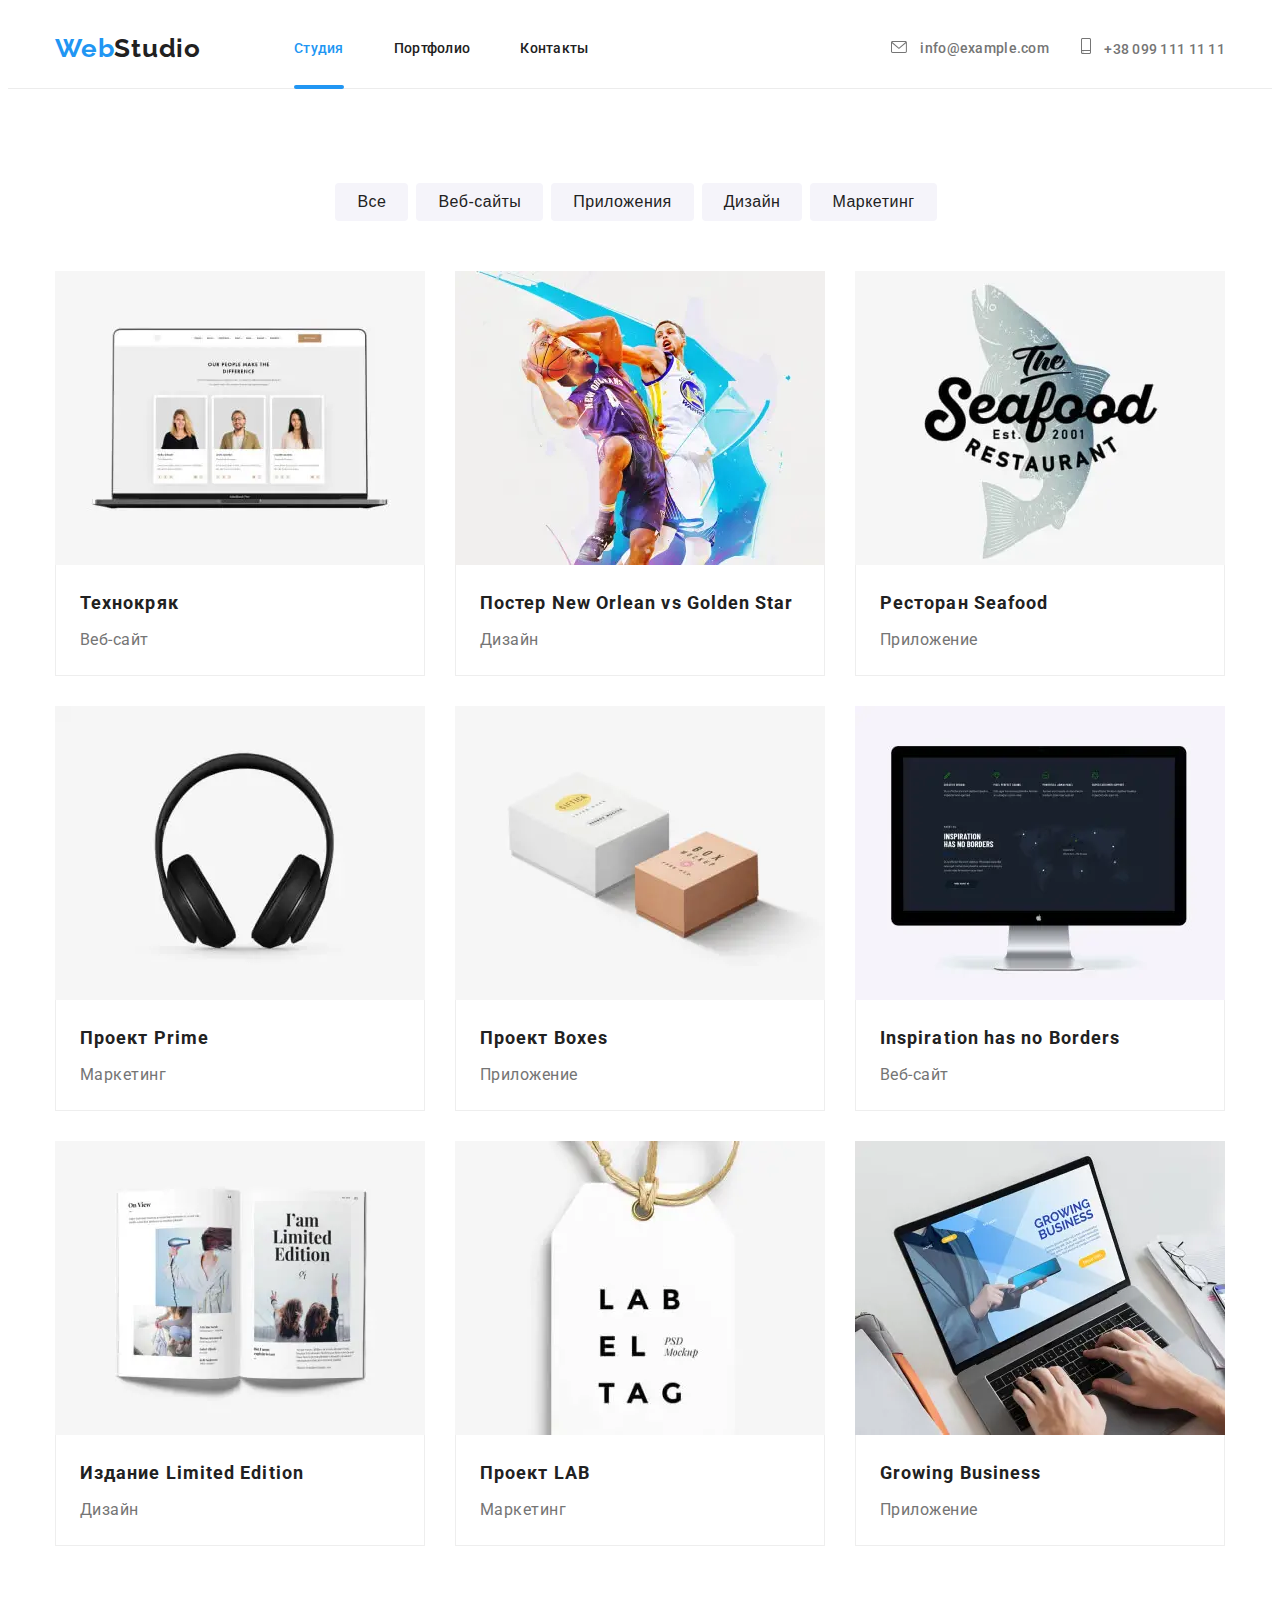
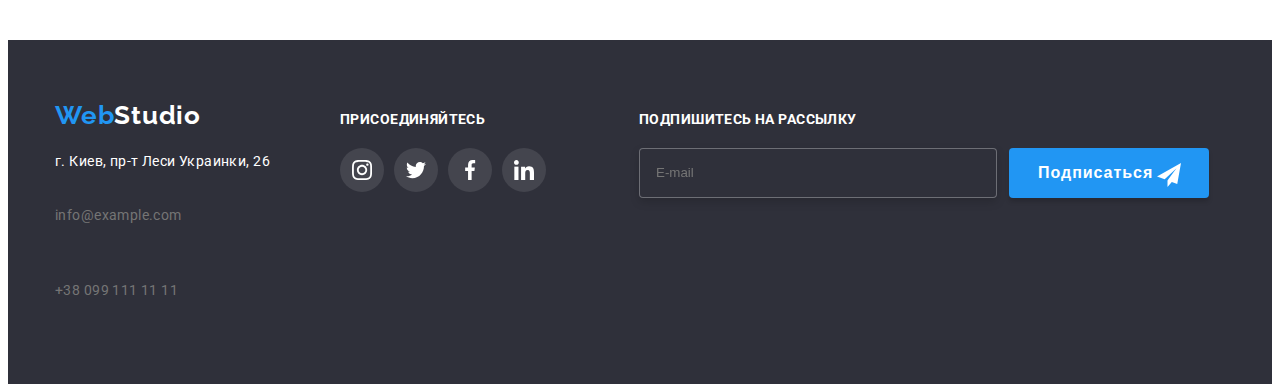
==== commit 3ce31a1b: "edit menu" ====
--- a/portfolio.html
+++ b/portfolio.html
@@ -19,42 +19,106 @@
     <link rel="stylesheet" href="css/main.min.css" />
   </head>
   <body>
-    <!-- <header class="page-header">
+    <header class="page-header">
       <div class="container page-header__container">
         <nav class="nav">
-          <a class="link logo" href="index.html"> <span>Web</span>Studio </a>
-          <ul class="list menu page-hader__nav">
-            <li class="menu__item">
-              <a class="link menu__link" href="index.html">Студия</a>
-            </li>
-            <li class="menu__item">
-              <a class="link menu__link current" href="">Портфолио</a>
-            </li>
-            <li class="menu__item">
-              <a class="link menu__link" href="">Контакты</a>
-            </li>
-          </ul>
+          <a class="logo link" href="index.html"> <span>Web</span>Studio </a>
+          <button
+            class="menu-button"
+            type="button"
+            aria-expanded="false"
+            aria-controls="menu__container"
+            data-menu-button
+          >
+            <svg
+              aria-label="Переключатель мобильного меню"
+              width="40"
+              height="40"
+            >
+              <use
+                class="icon-close"
+                href="./images/icons/sprite.svg#icon-close"
+              ></use>
+
+              <use
+                class="icon-menu"
+                href="./images/icons/sprite.svg#icon-menu"
+              ></use>
+            </svg>
+          </button>
+          <div class="menu__container" id="menu__container" data-menu>
+            <ul class="list menu page-hader__nav">
+              <li class="menu__item">
+                <a class="link menu__link current" href=""> Студия</a>
+              </li>
+              <li class="menu__item">
+                <a class="link menu__link" href="portfolio.html">Портфолио</a>
+              </li>
+              <li class="menu__item">
+                <a class="link menu__link" href="">Контакты</a>
+              </li>
+            </ul>
+
+            <ul class="list contacts">
+              <li class="contacts__item">
+                <a class="link" href="mailto:info@example.com">
+                  <svg class="contacts__icon-envelope">
+                    <use href="./images/icons/sprite.svg#icon-envelope1"></use>
+                  </svg>
+                  info@example.com</a
+                >
+              </li>
+              <li class="contacts__item contacts--phone">
+                <a class="link" href="tel:+380991111111">
+                  <svg class="contacts__icon-smartphone">
+                    <use href="./images/icons/sprite.svg#icon-smartphone"></use>
+                  </svg>
+                  +38 099 111 11 11</a
+                >
+              </li>
+            </ul>
+            <ul class="list menu__social">
+              <li class="menu__social-item">
+                <a
+                  href=""
+                  class="link menu__social-Link"
+                  target="_blank"
+                  rel="noopener noreferrer"
+                  >Instagram</a
+                >
+              </li>
+              <li class="menu__social-item">
+                <a
+                  href=""
+                  class="link menu__social-Link"
+                  target="_blank"
+                  rel="noopener noreferrer"
+                  >Twitter</a
+                >
+              </li>
+              <li class="menu__social-item">
+                <a
+                  href=""
+                  class="link menu__social-Link"
+                  target="_blank"
+                  rel="noopener noreferrer"
+                  >Facebook</a
+                >
+              </li>
+              <li class="menu__social-item">
+                <a
+                  href=""
+                  class="link menu__social-Link"
+                  target="_blank"
+                  rel="noopener noreferrer"
+                  >LinkedIn</a
+                >
+              </li>
+            </ul>
+          </div>
         </nav>
-        <ul class="list contacts">
-          <li class="contacts__item">
-            <a class="link" href="mailto:info@example.com">
-              <svg class="contacts__icon-envelope">
-                <use href="./images/icons/sprite.svg#icon-envelope"></use>
-              </svg>
-              info@example.com</a
-            >
-          </li>
-          <li class="contacts__item contacts__last">
-            <a class="link" href="tel:+380991111111">
-              <svg class="contacts__icon-smartphone">
-                <use href="./images/icons/sprite.svg#icon-smartphone"></use>
-              </svg>
-              +38 099 111 11 11</a
-            >
-          </li>
-        </ul>
       </div>
-    </header>  -->
+    </header>
     <main>
       <section class="section">
         <div class="container">
@@ -92,14 +156,53 @@
                     цифрового шпионажа и атак на защищённые сервера конкурентов.
                   </p>
                   <picture>
-                    <source media="(min-width:1200px )" srcset="./images/portfolio/desktop-portfolio/portfolio1.webp 1x, ./images/portfolio/desktop-portfolio/portfolio1@2x.webp 2x" type="image/webp">
-                    <source media="(min-width:1200px )" srcset="./images/portfolio/desktop-portfolio/portfolio1.jpg 1x, ./images/portfolio/desktop-portfolio/portfolio1@2x.jpg 2x" >
-                    <source media="(min-width:768px )" srcset="./images/portfolio/tablet-portfolio/portfolio1.webp 1x, ./images/portfolio/tablet-portfolio/portfolio1@2x.webp 2x" type="image/webp">
-                    <source media="(min-width:768px )" srcset="./images/portfolio/tablet-portfolio/portfolio1.jpg 1x, ./images/portfolio/tablet-portfolio/portfolio1@2x.jpg 2x" >
-                    <source media="(max-width:767px )" srcset="./images/portfolio/mobile-portfolio/portfolio1.webp 1x, ./images/portfolio/mobile-portfolio/portfolio1@2x.webp 2x" type="image/webp">
-                    <source media="(max-width:767px )" srcset="./images/portfolio/mobile-portfolio/portfolio1.jpg 1x, ./images/portfolio/mobile-portfolio/portfolio1@2x.jpg 2x" >
-                  <img src="./images/projects/img-1.jpg" alt="макет сайта" />
-                </picture>
+                    <source
+                      media="(min-width:1200px )"
+                      srcset="
+                        ./images/portfolio/desktop-portfolio/portfolio1.webp    1x,
+                        ./images/portfolio/desktop-portfolio/portfolio1@2x.webp 2x
+                      "
+                      type="image/webp"
+                    />
+                    <source
+                      media="(min-width:1200px )"
+                      srcset="
+                        ./images/portfolio/desktop-portfolio/portfolio1.jpg    1x,
+                        ./images/portfolio/desktop-portfolio/portfolio1@2x.jpg 2x
+                      "
+                    />
+                    <source
+                      media="(min-width:768px )"
+                      srcset="
+                        ./images/portfolio/tablet-portfolio/portfolio1.webp    1x,
+                        ./images/portfolio/tablet-portfolio/portfolio1@2x.webp 2x
+                      "
+                      type="image/webp"
+                    />
+                    <source
+                      media="(min-width:768px )"
+                      srcset="
+                        ./images/portfolio/tablet-portfolio/portfolio1.jpg    1x,
+                        ./images/portfolio/tablet-portfolio/portfolio1@2x.jpg 2x
+                      "
+                    />
+                    <source
+                      media="(max-width:767px )"
+                      srcset="
+                        ./images/portfolio/mobile-portfolio/portfolio1.webp    1x,
+                        ./images/portfolio/mobile-portfolio/portfolio1@2x.webp 2x
+                      "
+                      type="image/webp"
+                    />
+                    <source
+                      media="(max-width:767px )"
+                      srcset="
+                        ./images/portfolio/mobile-portfolio/portfolio1.jpg    1x,
+                        ./images/portfolio/mobile-portfolio/portfolio1@2x.jpg 2x
+                      "
+                    />
+                    <img src="./images/projects/img-1.jpg" alt="макет сайта" />
+                  </picture>
                 </div>
                 <div class="portfolio-project__item">
                   <h3 class="portfolio-project__title">Технокряк</h3>
@@ -114,19 +217,56 @@
                     цифрового шпионажа и атак на защищённые сервера конкурентов.
                   </p>
                   <picture>
-                    <source media="(min-width:1200px )" srcset="./images/portfolio/desktop-portfolio/portfolio2.webp 1x, ./images/portfolio/desktop-portfolio/portfolio2@2x.webp 2x" type="image/webp">
-                    <source media="(min-width:1200px )" srcset="./images/portfolio/desktop-portfolio/portfolio2.jpg 1x, ./images/portfolio/desktop-portfolio/portfolio2@2x.jpg 2x" >
-                    <source media="(min-width:768px )" srcset="./images/portfolio/tablet-portfolio/portfolio2.webp 1x, ./images/portfolio/tablet-portfolio/portfolio2@2x.webp 2x" type="image/webp">
-                    <source media="(min-width:768px )" srcset="./images/portfolio/tablet-portfolio/portfolio2.jpg 1x, ./images/portfolio/tablet-portfolio/portfolio2@2x.jpg 2x" >
-                    <source media="(max-width:767px )" srcset="./images/portfolio/mobile-portfolio/portfolio2.webp 1x, ./images/portfolio/mobile-portfolio/portfolio2@2x.webp 2x" type="image/webp">
-                    <source media="(max-width:767px )" srcset="./images/portfolio/mobile-portfolio/portfolio2.jpg 1x, ./images/portfolio/mobile-portfolio/portfolio2@2x.jpg 2x" >
-                  <img
-                    src="./images/projects/img-2.jpg"
-                    width="370"
-                    height="294"
-                    alt="макет постера"
-                  />
-                </picture>
+                    <source
+                      media="(min-width:1200px )"
+                      srcset="
+                        ./images/portfolio/desktop-portfolio/portfolio2.webp    1x,
+                        ./images/portfolio/desktop-portfolio/portfolio2@2x.webp 2x
+                      "
+                      type="image/webp"
+                    />
+                    <source
+                      media="(min-width:1200px )"
+                      srcset="
+                        ./images/portfolio/desktop-portfolio/portfolio2.jpg    1x,
+                        ./images/portfolio/desktop-portfolio/portfolio2@2x.jpg 2x
+                      "
+                    />
+                    <source
+                      media="(min-width:768px )"
+                      srcset="
+                        ./images/portfolio/tablet-portfolio/portfolio2.webp    1x,
+                        ./images/portfolio/tablet-portfolio/portfolio2@2x.webp 2x
+                      "
+                      type="image/webp"
+                    />
+                    <source
+                      media="(min-width:768px )"
+                      srcset="
+                        ./images/portfolio/tablet-portfolio/portfolio2.jpg    1x,
+                        ./images/portfolio/tablet-portfolio/portfolio2@2x.jpg 2x
+                      "
+                    />
+                    <source
+                      media="(max-width:767px )"
+                      srcset="
+                        ./images/portfolio/mobile-portfolio/portfolio2.webp    1x,
+                        ./images/portfolio/mobile-portfolio/portfolio2@2x.webp 2x
+                      "
+                      type="image/webp"
+                    />
+                    <source
+                      media="(max-width:767px )"
+                      srcset="
+                        ./images/portfolio/mobile-portfolio/portfolio2.jpg    1x,
+                        ./images/portfolio/mobile-portfolio/portfolio2@2x.jpg 2x
+                      "
+                    />
+                    <img
+                      src="./images/projects/img-2.jpg"
+                      alt="макет постера"
+                    />
+                  </picture>
                 </div>
                 <div class="portfolio-project__item">
                   <h3 class="portfolio-project__title">
@@ -143,19 +283,56 @@
                     цифрового шпионажа и атак на защищённые сервера конкурентов.
                   </p>
                   <picture>
-                    <source media="(min-width:1200px )" srcset="./images/portfolio/desktop-portfolio/portfolio3.webp 1x, ./images/portfolio/desktop-portfolio/portfolio3@2x.webp 2x" type="image/webp">
-                    <source media="(min-width:1200px )" srcset="./images/portfolio/desktop-portfolio/portfolio3.jpg 1x, ./images/portfolio/desktop-portfolio/portfolio3@2x.jpg 2x" >
-                    <source media="(min-width:768px )" srcset="./images/portfolio/tablet-portfolio/portfolio3.webp 1x, ./images/portfolio/tablet-portfolio/portfolio3@2x.webp 2x" type="image/webp">
-                    <source media="(min-width:768px )" srcset="./images/portfolio/tablet-portfolio/portfolio3.jpg 1x, ./images/portfolio/tablet-portfolio/portfolio3@2x.jpg 2x" >
-                    <source media="(max-width:767px )" srcset="./images/portfolio/mobile-portfolio/portfolio3.webp 1x, ./images/portfolio/mobile-portfolio/portfolio3@2x.webp 2x" type="image/webp">
-                    <source media="(max-width:767px )" srcset="./images/portfolio/mobile-portfolio/portfolio3.jpg 1x, ./images/portfolio/mobile-portfolio/portfolio3@2x.jpg 2x" >
-                  <img
-                    src="./images/projects/img-3.jpg"
-                    width="370"
-                    height="294"
-                    alt="макет приложения"
-                  />
-                </picture>
+                    <source
+                      media="(min-width:1200px )"
+                      srcset="
+                        ./images/portfolio/desktop-portfolio/portfolio3.webp    1x,
+                        ./images/portfolio/desktop-portfolio/portfolio3@2x.webp 2x
+                      "
+                      type="image/webp"
+                    />
+                    <source
+                      media="(min-width:1200px )"
+                      srcset="
+                        ./images/portfolio/desktop-portfolio/portfolio3.jpg    1x,
+                        ./images/portfolio/desktop-portfolio/portfolio3@2x.jpg 2x
+                      "
+                    />
+                    <source
+                      media="(min-width:768px )"
+                      srcset="
+                        ./images/portfolio/tablet-portfolio/portfolio3.webp    1x,
+                        ./images/portfolio/tablet-portfolio/portfolio3@2x.webp 2x
+                      "
+                      type="image/webp"
+                    />
+                    <source
+                      media="(min-width:768px )"
+                      srcset="
+                        ./images/portfolio/tablet-portfolio/portfolio3.jpg    1x,
+                        ./images/portfolio/tablet-portfolio/portfolio3@2x.jpg 2x
+                      "
+                    />
+                    <source
+                      media="(max-width:767px )"
+                      srcset="
+                        ./images/portfolio/mobile-portfolio/portfolio3.webp    1x,
+                        ./images/portfolio/mobile-portfolio/portfolio3@2x.webp 2x
+                      "
+                      type="image/webp"
+                    />
+                    <source
+                      media="(max-width:767px )"
+                      srcset="
+                        ./images/portfolio/mobile-portfolio/portfolio3.jpg    1x,
+                        ./images/portfolio/mobile-portfolio/portfolio3@2x.jpg 2x
+                      "
+                    />
+                    <img
+                      src="./images/projects/img-3.jpg"
+                      alt="макет приложения"
+                    />
+                  </picture>
                 </div>
                 <div class="portfolio-project__item">
                   <h3 class="portfolio-project__title">Ресторан Seafood</h3>
@@ -170,19 +347,56 @@
                     цифрового шпионажа и атак на защищённые сервера конкурентов.
                   </p>
                   <picture>
-                    <source media="(min-width:1200px )" srcset="./images/portfolio/desktop-portfolio/portfolio4.webp 1x, ./images/portfolio/desktop-portfolio/portfolio4@2x.webp 2x" type="image/webp">
-                    <source media="(min-width:1200px )" srcset="./images/portfolio/desktop-portfolio/portfolio4.jpg 1x, ./images/portfolio/desktop-portfolio/portfolio4@2x.jpg 2x" >
-                    <source media="(min-width:768px )" srcset="./images/portfolio/tablet-portfolio/portfolio4.webp 1x, ./images/portfolio/tablet-portfolio/portfolio4@2x.webp 2x" type="image/webp">
-                    <source media="(min-width:768px )" srcset="./images/portfolio/tablet-portfolio/portfolio4.jpg 1x, ./images/portfolio/tablet-portfolio/portfolio4@2x.jpg 2x" >
-                    <source media="(max-width:767px )" srcset="./images/portfolio/mobile-portfolio/portfolio4.webp 1x, ./images/portfolio/mobile-portfolio/portfolio4@2x.webp 2x" type="image/webp">
-                    <source media="(max-width:767px )" srcset="./images/portfolio/mobile-portfolio/portfolio4.jpg 1x, ./images/portfolio/mobile-portfolio/portfolio4@2x.jpg 2x" >
-                  <img
-                    src="./images/projects/img-4.jpg"
-                    width="370"
-                    height="294"
-                    alt="макет проекта по маркетингу"
-                  />
-                </picture>
+                    <source
+                      media="(min-width:1200px )"
+                      srcset="
+                        ./images/portfolio/desktop-portfolio/portfolio4.webp    1x,
+                        ./images/portfolio/desktop-portfolio/portfolio4@2x.webp 2x
+                      "
+                      type="image/webp"
+                    />
+                    <source
+                      media="(min-width:1200px )"
+                      srcset="
+                        ./images/portfolio/desktop-portfolio/portfolio4.jpg    1x,
+                        ./images/portfolio/desktop-portfolio/portfolio4@2x.jpg 2x
+                      "
+                    />
+                    <source
+                      media="(min-width:768px )"
+                      srcset="
+                        ./images/portfolio/tablet-portfolio/portfolio4.webp    1x,
+                        ./images/portfolio/tablet-portfolio/portfolio4@2x.webp 2x
+                      "
+                      type="image/webp"
+                    />
+                    <source
+                      media="(min-width:768px )"
+                      srcset="
+                        ./images/portfolio/tablet-portfolio/portfolio4.jpg    1x,
+                        ./images/portfolio/tablet-portfolio/portfolio4@2x.jpg 2x
+                      "
+                    />
+                    <source
+                      media="(max-width:767px )"
+                      srcset="
+                        ./images/portfolio/mobile-portfolio/portfolio4.webp    1x,
+                        ./images/portfolio/mobile-portfolio/portfolio4@2x.webp 2x
+                      "
+                      type="image/webp"
+                    />
+                    <source
+                      media="(max-width:767px )"
+                      srcset="
+                        ./images/portfolio/mobile-portfolio/portfolio4.jpg    1x,
+                        ./images/portfolio/mobile-portfolio/portfolio4@2x.jpg 2x
+                      "
+                    />
+                    <img
+                      src="./images/projects/img-4.jpg"
+                      alt="макет проекта по маркетингу"
+                    />
+                  </picture>
                 </div>
                 <div class="portfolio-project__item">
                   <h3 class="portfolio-project__title">Проект Prime</h3>
@@ -197,19 +411,56 @@
                     цифрового шпионажа и атак на защищённые сервера конкурентов.
                   </p>
                   <picture>
-                    <source media="(min-width:1200px )" srcset="./images/portfolio/desktop-portfolio/portfolio5.webp 1x, ./images/portfolio/desktop-portfolio/portfolio5@2x.webp 2x" type="image/webp">
-                    <source media="(min-width:1200px )" srcset="./images/portfolio/desktop-portfolio/portfolio5.jpg 1x, ./images/portfolio/desktop-portfolio/portfolio5@2x.jpg 2x" >
-                    <source media="(min-width:768px )" srcset="./images/portfolio/tablet-portfolio/portfolio5.webp 1x, ./images/portfolio/tablet-portfolio/portfolio5@2x.webp 2x" type="image/webp">
-                    <source media="(min-width:768px )" srcset="./images/portfolio/tablet-portfolio/portfolio5.jpg 1x, ./images/portfolio/tablet-portfolio/portfolio5@2x.jpg 2x" >
-                    <source media="(max-width:767px )" srcset="./images/portfolio/mobile-portfolio/portfolio5.webp 1x, ./images/portfolio/mobile-portfolio/portfolio5@2x.webp 2x" type="image/webp">
-                    <source media="(max-width:767px )" srcset="./images/portfolio/mobile-portfolio/portfolio5.jpg 1x, ./images/portfolio/mobile-portfolio/portfolio5@2x.jpg 2x" >
-                  <img
-                    src="./images/projects/img-5.jpg"
-                    width="370"
-                    height="294"
-                    alt="макет приложения"
-                  />
-                </picture>
+                    <source
+                      media="(min-width:1200px )"
+                      srcset="
+                        ./images/portfolio/desktop-portfolio/portfolio5.webp    1x,
+                        ./images/portfolio/desktop-portfolio/portfolio5@2x.webp 2x
+                      "
+                      type="image/webp"
+                    />
+                    <source
+                      media="(min-width:1200px )"
+                      srcset="
+                        ./images/portfolio/desktop-portfolio/portfolio5.jpg    1x,
+                        ./images/portfolio/desktop-portfolio/portfolio5@2x.jpg 2x
+                      "
+                    />
+                    <source
+                      media="(min-width:768px )"
+                      srcset="
+                        ./images/portfolio/tablet-portfolio/portfolio5.webp    1x,
+                        ./images/portfolio/tablet-portfolio/portfolio5@2x.webp 2x
+                      "
+                      type="image/webp"
+                    />
+                    <source
+                      media="(min-width:768px )"
+                      srcset="
+                        ./images/portfolio/tablet-portfolio/portfolio5.jpg    1x,
+                        ./images/portfolio/tablet-portfolio/portfolio5@2x.jpg 2x
+                      "
+                    />
+                    <source
+                      media="(max-width:767px )"
+                      srcset="
+                        ./images/portfolio/mobile-portfolio/portfolio5.webp    1x,
+                        ./images/portfolio/mobile-portfolio/portfolio5@2x.webp 2x
+                      "
+                      type="image/webp"
+                    />
+                    <source
+                      media="(max-width:767px )"
+                      srcset="
+                        ./images/portfolio/mobile-portfolio/portfolio5.jpg    1x,
+                        ./images/portfolio/mobile-portfolio/portfolio5@2x.jpg 2x
+                      "
+                    />
+                    <img
+                      src="./images/projects/img-5.jpg"
+                      alt="макет приложения"
+                    />
+                  </picture>
                 </div>
                 <div class="portfolio-project__item">
                   <h3 class="portfolio-project__title">Проект Boxes</h3>
@@ -224,19 +475,53 @@
                     цифрового шпионажа и атак на защищённые сервера конкурентов.
                   </p>
                   <picture>
-                    <source media="(min-width:1200px )" srcset="./images/portfolio/desktop-portfolio/portfolio6.webp 1x, ./images/portfolio/desktop-portfolio/portfolio6@2x.webp 2x" type="image/webp">
-                    <source media="(min-width:1200px )" srcset="./images/portfolio/desktop-portfolio/portfolio6.jpg 1x, ./images/portfolio/desktop-portfolio/portfolio6@2x.jpg 2x" >
-                    <source media="(min-width:768px )" srcset="./images/portfolio/tablet-portfolio/portfolio6.webp 1x, ./images/portfolio/tablet-portfolio/portfolio6@2x.webp 2x" type="image/webp">
-                    <source media="(min-width:768px )" srcset="./images/portfolio/tablet-portfolio/portfolio6.jpg 1x, ./images/portfolio/tablet-portfolio/portfolio6@2x.jpg 2x" >
-                    <source media="(max-width:767px )" srcset="./images/portfolio/mobile-portfolio/portfolio6.webp 1x, ./images/portfolio/mobile-portfolio/portfolio6@2x.webp 2x" type="image/webp">
-                    <source media="(max-width:767px )" srcset="./images/portfolio/mobile-portfolio/portfolio6.jpg 1x, ./images/portfolio/mobile-portfolio/portfolio6@2x.jpg 2x" >
-                  <img
-                    src="./images/projects/img-6.jpg"
-                    width="370"
-                    height="294"
-                    alt="макет сайта"
-                  />
-                </picture>
+                    <source
+                      media="(min-width:1200px )"
+                      srcset="
+                        ./images/portfolio/desktop-portfolio/portfolio6.webp    1x,
+                        ./images/portfolio/desktop-portfolio/portfolio6@2x.webp 2x
+                      "
+                      type="image/webp"
+                    />
+                    <source
+                      media="(min-width:1200px )"
+                      srcset="
+                        ./images/portfolio/desktop-portfolio/portfolio6.jpg    1x,
+                        ./images/portfolio/desktop-portfolio/portfolio6@2x.jpg 2x
+                      "
+                    />
+                    <source
+                      media="(min-width:768px )"
+                      srcset="
+                        ./images/portfolio/tablet-portfolio/portfolio6.webp    1x,
+                        ./images/portfolio/tablet-portfolio/portfolio6@2x.webp 2x
+                      "
+                      type="image/webp"
+                    />
+                    <source
+                      media="(min-width:768px )"
+                      srcset="
+                        ./images/portfolio/tablet-portfolio/portfolio6.jpg    1x,
+                        ./images/portfolio/tablet-portfolio/portfolio6@2x.jpg 2x
+                      "
+                    />
+                    <source
+                      media="(max-width:767px )"
+                      srcset="
+                        ./images/portfolio/mobile-portfolio/portfolio6.webp    1x,
+                        ./images/portfolio/mobile-portfolio/portfolio6@2x.webp 2x
+                      "
+                      type="image/webp"
+                    />
+                    <source
+                      media="(max-width:767px )"
+                      srcset="
+                        ./images/portfolio/mobile-portfolio/portfolio6.jpg    1x,
+                        ./images/portfolio/mobile-portfolio/portfolio6@2x.jpg 2x
+                      "
+                    />
+                    <img src="./images/projects/img-6.jpg" alt="макет сайта" />
+                  </picture>
                 </div>
                 <div class="portfolio-project__item">
                   <h3 class="portfolio-project__title">
@@ -253,19 +538,56 @@
                     цифрового шпионажа и атак на защищённые сервера конкурентов.
                   </p>
                   <picture>
-                    <source media="(min-width:1200px )" srcset="./images/portfolio/desktop-portfolio/portfolio7.webp 1x, ./images/portfolio/desktop-portfolio/portfolio7@2x.webp 2x" type="image/webp">
-                    <source media="(min-width:1200px )" srcset="./images/portfolio/desktop-portfolio/portfolio7.jpg 1x, ./images/portfolio/desktop-portfolio/portfolio7@2x.jpg 2x" >
-                    <source media="(min-width:768px )" srcset="./images/portfolio/tablet-portfolio/portfolio7.webp 1x, ./images/portfolio/tablet-portfolio/portfolio7@2x.webp 2x" type="image/webp">
-                    <source media="(min-width:768px )" srcset="./images/portfolio/tablet-portfolio/portfolio7.jpg 1x, ./images/portfolio/tablet-portfolio/portfolio7@2x.jpg 2x" >
-                    <source media="(max-width:767px )" srcset="./images/portfolio/mobile-portfolio/portfolio7.webp 1x, ./images/portfolio/mobile-portfolio/portfolio7@2x.webp 2x" type="image/webp">
-                    <source media="(max-width:767px )" srcset="./images/portfolio/mobile-portfolio/portfolio7.jpg 1x, ./images/portfolio/mobile-portfolio/portfolio7@2x.jpg 2x" >
-                  <img
-                    src="./images/projects/img-7.jpg"
-                    width="370"
-                    height="294"
-                    alt="макет дизайна"
-                  />
-                </picture>
+                    <source
+                      media="(min-width:1200px )"
+                      srcset="
+                        ./images/portfolio/desktop-portfolio/portfolio7.webp    1x,
+                        ./images/portfolio/desktop-portfolio/portfolio7@2x.webp 2x
+                      "
+                      type="image/webp"
+                    />
+                    <source
+                      media="(min-width:1200px )"
+                      srcset="
+                        ./images/portfolio/desktop-portfolio/portfolio7.jpg    1x,
+                        ./images/portfolio/desktop-portfolio/portfolio7@2x.jpg 2x
+                      "
+                    />
+                    <source
+                      media="(min-width:768px )"
+                      srcset="
+                        ./images/portfolio/tablet-portfolio/portfolio7.webp    1x,
+                        ./images/portfolio/tablet-portfolio/portfolio7@2x.webp 2x
+                      "
+                      type="image/webp"
+                    />
+                    <source
+                      media="(min-width:768px )"
+                      srcset="
+                        ./images/portfolio/tablet-portfolio/portfolio7.jpg    1x,
+                        ./images/portfolio/tablet-portfolio/portfolio7@2x.jpg 2x
+                      "
+                    />
+                    <source
+                      media="(max-width:767px )"
+                      srcset="
+                        ./images/portfolio/mobile-portfolio/portfolio7.webp    1x,
+                        ./images/portfolio/mobile-portfolio/portfolio7@2x.webp 2x
+                      "
+                      type="image/webp"
+                    />
+                    <source
+                      media="(max-width:767px )"
+                      srcset="
+                        ./images/portfolio/mobile-portfolio/portfolio7.jpg    1x,
+                        ./images/portfolio/mobile-portfolio/portfolio7@2x.jpg 2x
+                      "
+                    />
+                    <img
+                      src="./images/projects/img-7.jpg"
+                      alt="макет дизайна"
+                    />
+                  </picture>
                 </div>
                 <div class="portfolio-project__item">
                   <h3 class="portfolio-project__title">
@@ -282,19 +604,56 @@
                     цифрового шпионажа и атак на защищённые сервера конкурентов.
                   </p>
                   <picture>
-                    <source media="(min-width:1200px )" srcset="./images/portfolio/desktop-portfolio/portfolio8.webp 1x, ./images/portfolio/desktop-portfolio/portfolio8@2x.webp 2x" type="image/webp">
-                    <source media="(min-width:1200px )" srcset="./images/portfolio/desktop-portfolio/portfolio8.jpg 1x, ./images/portfolio/desktop-portfolio/portfolio8@2x.jpg 2x" >
-                    <source media="(min-width:768px )" srcset="./images/portfolio/tablet-portfolio/portfolio8.webp 1x, ./images/portfolio/tablet-portfolio/portfolio8@2x.webp 2x" type="image/webp">
-                    <source media="(min-width:768px )" srcset="./images/portfolio/tablet-portfolio/portfolio8.jpg 1x, ./images/portfolio/tablet-portfolio/portfolio8@2x.jpg 2x" >
-                    <source media="(max-width:767px )" srcset="./images/portfolio/mobile-portfolio/portfolio8.webp 1x, ./images/portfolio/mobile-portfolio/portfolio8@2x.webp 2x" type="image/webp">
-                    <source media="(max-width:767px )" srcset="./images/portfolio/mobile-portfolio/portfolio8.jpg 1x, ./images/portfolio/mobile-portfolio/portfolio8@2x.jpg 2x" >
-                  <img
-                    src="./images/projects/img-8.jpg"
-                    width="370"
-                    height="294"
-                    alt="макет дизайна"
-                  />
-                </picture>
+                    <source
+                      media="(min-width:1200px )"
+                      srcset="
+                        ./images/portfolio/desktop-portfolio/portfolio8.webp    1x,
+                        ./images/portfolio/desktop-portfolio/portfolio8@2x.webp 2x
+                      "
+                      type="image/webp"
+                    />
+                    <source
+                      media="(min-width:1200px )"
+                      srcset="
+                        ./images/portfolio/desktop-portfolio/portfolio8.jpg    1x,
+                        ./images/portfolio/desktop-portfolio/portfolio8@2x.jpg 2x
+                      "
+                    />
+                    <source
+                      media="(min-width:768px )"
+                      srcset="
+                        ./images/portfolio/tablet-portfolio/portfolio8.webp    1x,
+                        ./images/portfolio/tablet-portfolio/portfolio8@2x.webp 2x
+                      "
+                      type="image/webp"
+                    />
+                    <source
+                      media="(min-width:768px )"
+                      srcset="
+                        ./images/portfolio/tablet-portfolio/portfolio8.jpg    1x,
+                        ./images/portfolio/tablet-portfolio/portfolio8@2x.jpg 2x
+                      "
+                    />
+                    <source
+                      media="(max-width:767px )"
+                      srcset="
+                        ./images/portfolio/mobile-portfolio/portfolio8.webp    1x,
+                        ./images/portfolio/mobile-portfolio/portfolio8@2x.webp 2x
+                      "
+                      type="image/webp"
+                    />
+                    <source
+                      media="(max-width:767px )"
+                      srcset="
+                        ./images/portfolio/mobile-portfolio/portfolio8.jpg    1x,
+                        ./images/portfolio/mobile-portfolio/portfolio8@2x.jpg 2x
+                      "
+                    />
+                    <img
+                      src="./images/projects/img-8.jpg"
+                      alt="макет дизайна"
+                    />
+                  </picture>
                 </div>
                 <div class="portfolio-project__item">
                   <h3 class="portfolio-project__title">Проект LAB</h3>
@@ -309,19 +668,56 @@
                     цифрового шпионажа и атак на защищённые сервера конкурентов.
                   </p>
                   <picture>
-                    <source media="(min-width:1200px )" srcset="./images/portfolio/desktop-portfolio/portfolio9.webp 1x, ./images/portfolio/desktop-portfolio/portfolio9@2x.webp 2x" type="image/webp">
-                    <source media="(min-width:1200px )" srcset="./images/portfolio/desktop-portfolio/portfolio9.jpg 1x, ./images/portfolio/desktop-portfolio/portfolio9@2x.jpg 2x" >
-                    <source media="(min-width:768px )" srcset="./images/portfolio/tablet-portfolio/portfolio9.webp 1x, ./images/portfolio/tablet-portfolio/portfolio9@2x.webp 2x" type="image/webp">
-                    <source media="(min-width:768px )" srcset="./images/portfolio/tablet-portfolio/portfolio9.jpg 1x, ./images/portfolio/tablet-portfolio/portfolio9@2x.jpg 2x" >
-                    <source media="(max-width:767px )" srcset="./images/portfolio/mobile-portfolio/portfolio9.webp 1x, ./images/portfolio/mobile-portfolio/portfolio9@2x.webp 2x" type="image/webp">
-                    <source media="(max-width:767px )" srcset="./images/portfolio/mobile-portfolio/portfolio9.jpg 1x, ./images/portfolio/mobile-portfolio/portfolio9@2x.jpg 2x" >
-                  <img
-                    src="./images/projects/img-9.jpg"
-                    width="370"
-                    height="294"
-                    alt="макет приложения"
-                  />
-                </picture>
+                    <source
+                      media="(min-width:1200px )"
+                      srcset="
+                        ./images/portfolio/desktop-portfolio/portfolio9.webp    1x,
+                        ./images/portfolio/desktop-portfolio/portfolio9@2x.webp 2x
+                      "
+                      type="image/webp"
+                    />
+                    <source
+                      media="(min-width:1200px )"
+                      srcset="
+                        ./images/portfolio/desktop-portfolio/portfolio9.jpg    1x,
+                        ./images/portfolio/desktop-portfolio/portfolio9@2x.jpg 2x
+                      "
+                    />
+                    <source
+                      media="(min-width:768px )"
+                      srcset="
+                        ./images/portfolio/tablet-portfolio/portfolio9.webp    1x,
+                        ./images/portfolio/tablet-portfolio/portfolio9@2x.webp 2x
+                      "
+                      type="image/webp"
+                    />
+                    <source
+                      media="(min-width:768px )"
+                      srcset="
+                        ./images/portfolio/tablet-portfolio/portfolio9.jpg    1x,
+                        ./images/portfolio/tablet-portfolio/portfolio9@2x.jpg 2x
+                      "
+                    />
+                    <source
+                      media="(max-width:767px )"
+                      srcset="
+                        ./images/portfolio/mobile-portfolio/portfolio9.webp    1x,
+                        ./images/portfolio/mobile-portfolio/portfolio9@2x.webp 2x
+                      "
+                      type="image/webp"
+                    />
+                    <source
+                      media="(max-width:767px )"
+                      srcset="
+                        ./images/portfolio/mobile-portfolio/portfolio9.jpg    1x,
+                        ./images/portfolio/mobile-portfolio/portfolio9@2x.jpg 2x
+                      "
+                    />
+                    <img
+                      src="./images/projects/img-9.jpg"
+                      alt="макет приложения"
+                    />
+                  </picture>
                 </div>
                 <div class="portfolio-project__item">
                   <h3 class="portfolio-project__title">Growing Business</h3>
@@ -440,5 +836,6 @@
         </div>
       </div>
     </footer>
+    <script src="./js/menu.js"></script>
   </body>
 </html>
--- a/css/main.min.css
+++ b/css/main.min.css
@@ -1,2 +1,2 @@
-:root{--main-text-cl: #212121;--secondary-text-cl: #757575;--social-icons: #afb1b8;--accent-cl: #2196f3;--alt-text-cl: #ffffff;--secondary-ac-cl: #188ce8;--main-bg: #ffffff;--section-bg: #f5f4fa;--dark-bg: #2f303a;--main-font: "Roboto", sans-serif;--title-font: "Raleway", sans-serif;--animation: 250ms cubic-bezier(0.4, 0, 0.2, 1)}.page-footer__block{display:flex;justify-content:center;align-items:center}html{box-sizing:border-box}*,*::before,*::after{box-sizing:inherit}body{font-family:var(--main-font);font-size:18px;line-height:1.67;letter-spacing:0.02em;color:var(--main-text-cl);background:var(--main-bg)}.list{list-style:none;margin:0;padding-left:0}h1,h2,h3,h4,h5,h6,p{margin-top:0}img{display:block;width:100%;height:auto}.link{color:inherit;text-decoration:none;transition-property:color;transition-duration:250ms;transition-timing-function:cubic-bezier(0.4, 0, 0.2, 1)}.link:hover,.link:focus{color:var(--accent-cl)}.visually-hidden{position:absolute;width:1px;height:1px;border:0;margin:-1px;padding:0;clip:rect(0 0 0 0);overflow:hidden}.container{width:100%;padding-left:15px;padding-right:15px;margin-right:auto;margin-left:auto}@media screen and (min-width: 480px){.container{max-width:480px}}@media screen and (min-width: 768px){.container{max-width:768px}}@media screen and (min-width: 1200px){.container{max-width:1200px}}a span{color:var(--accent-cl)}.logo{display:inline-block;font-size:24px;line-height:1.17;color:var(--main-text-cl);font-style:normal;font-weight:bold;font-family:var(--title-font);letter-spacing:0.03em}@media screen and (min-width: 768px){.logo{margin-right:88px}}@media screen and (min-width: 1199px){.logo{font-size:26px;line-height:1.18;margin-right:93px}}.social-icons{display:flex;justify-content:center}.social-icons__item{margin-right:10px}.social-icons__item:last-child{margin-right:0}.social-icons__link{display:flex;align-items:center;justify-content:center;width:44px;height:44px;border-radius:50%;background-color:var(--main-bg);transition-property:background-color;transition-duration:250ms;transition-timing-function:cubic-bezier(0.4, 0, 0.2, 1);transition-delay:0ms}.social-icons__link:hover,.social-icons__link:focus{background-color:var(--accent-cl);fill:var(--alt-text-cl)}.social-icons__svg{width:20px;height:20px;fill:var(--social-icons);transition-property:fill;transition-duration:250ms;transition-timing-function:cubic-bezier(0.4, 0, 0.2, 1)}.social-icons__link:hover .social-icons__svg,.social-icons__link:focus .social-icons__svg{fill:var(--alt-text-cl)}.social-icons__link-footer{display:flex;align-items:center;justify-content:center;width:44px;height:44px;border-radius:50%;background-color:rgba(255,255,255,0.1);transition-property:background-color;transition-duration:250ms;transition-timing-function:cubic-bezier(0.4, 0, 0.2, 1);transition-delay:0ms}.social-icons__svg--footer{fill:var(--alt-text-cl)}.section{padding-bottom:60px;padding-top:60px}@media screen and (min-width: 1200px){.section{padding-bottom:94px;padding-top:94px}}.hero-section__btn{text-align:center;box-shadow:0px 4px 4px rgba(0,0,0,0.15);border-radius:4px;padding:10px 32px;min-width:200px;min-height:50px;background-color:var(--accent-cl);color:var(--alt-text-cl);border:none}.btn{display:inline-block;font-style:normal;font-weight:bold;font-size:16px;line-height:1.87;letter-spacing:0.06em;cursor:pointer}.page-title{margin:0 auto;padding-bottom:30px;font-family:var(--main-font);font-weight:900;font-style:normal;font-size:44px;line-height:1.36;letter-spacing:0.06em;text-transform:uppercase}@media screen and (max-width: 1199px){.page-title{font-size:26px;line-height:1.62}}.section__title{letter-spacing:0.03em;font-size:28px;line-height:1.18;margin-bottom:30px;text-align:center}@media screen and (min-width: 1200px){.section__title{margin-bottom:50px;font-size:36px;line-height:1.17}}.backdrop{position:fixed;top:0;left:0;width:100%;height:100%;overflow-y:scroll;background:rgba(0,0,0,0.2);transition:opacity 250ms cubic-bezier(0.4, 0, 0.2, 1),visibility 250ms cubic-bezier(0.4, 0, 0.2, 1)}@media screen and (max-width: 767px){.backdrop{padding:93px 15px 94px}}.backdrop.is-hidden{opacity:0;pointer-events:none;visibility:hidden}.modal{position:absolute;z-index:12;top:50%;left:50%;transform:translate(-50%, -50%);padding:40px;background-color:var(--main-bg);box-shadow:0px 1px 3px rgba(0,0,0,0.12),0px 1px 1px rgba(0,0,0,0.14),0px 2px 1px rgba(0,0,0,0.2);border-radius:4px;transform:translate(-50%, -50%)}@media screen and (max-width: 1199px){.modal{max-width:450px;max-height:609px}}@media screen and (min-width: 1200px){.modal{min-height:581px;min-width:528px}}.form{display:flex;flex-direction:column}.form__btn--close{position:absolute;right:15px;top:15px;width:30px;height:30px;border:1px solid rgba(0,0,0,0.1);background-color:var(--main-bg);border-radius:50%;transition:border 250ms cubic-bezier(0.4, 0, 0.2, 1);display:flex;align-items:center;justify-content:center}.form__btn--close:hover,.form__btn--close:focus{border:1px solid var(--accent-cl)}.close-svg{width:18px;height:18px;fill:var(--main-text-cl);transition:fill 250ms cubic-bezier(0.4, 0, 0.2, 1)}.form__btn--close:hover .close-svg,.form__btn--close:focus .close-svg{fill:var(--accent-cl)}.form__slogan{font-style:normal;font-weight:bold;font-size:20px;line-height:1, 15;letter-spacing:0.03em;margin-bottom:12px;text-align:center}.form__label{margin-bottom:4px;font-size:12px;line-height:1.17;letter-spacing:0.01em;color:var(--secondary-text-cl)}.comment{padding:12px 16px;border:1px solid rgba(33,33,33,0.2);border-radius:4px;outline:none;height:120px;resize:none}.comment::placeholder{font-size:14px;line-height:1.14;letter-spacing:0.01em;color:rgba(117,117,117,0.5)}.form__field{display:flex;flex-direction:column;position:relative;margin-bottom:10px}.form__input{padding-left:42px;height:40px;position:relative;border:1px solid rgba(33,33,33,0.2);border-radius:4px;outline:none;transition:border 250ms cubic-bezier(0.4, 0, 0.2, 1)}.form__input:focus,.form__input:hover{border:1px solid var(--accent-cl)}.form__input:focus+.form__svg,.form__input:hover+.form__svg{fill:var(--accent-cl)}.comment:focus,.comment:hover{border:1px solid var(--accent-cl)}.form__svg{position:absolute;left:15px;bottom:11px;transition:fill 250ms cubic-bezier(0.4, 0, 0.2, 1)}.checkbox-agreement{display:flex;width:100%}.checkbox-agreement__label{display:flex;align-items:baseline;margin-top:20px}.checkbox-agreement__icon{display:inline-block;width:16px;height:15px;border:2px solid var(--main-text-cl);border-radius:2px;margin-right:8px}.checkbox:checked+.checkbox-agreement__icon{background-color:var(--accent-cl);background-image:url(../images/icons/icon-check.svg);background-size:contain;background-origin:border-box;border-color:var(--accent-cl)}.checkbox-agreement__text{display:block;font-style:normal;font-weight:normal;font-size:14px;line-height:1.71;letter-spacing:0.03em}.checkbox-agreement__license{color:var(--accent-cl);text-decoration:underline}.form__btn{display:flex;justify-content:center}.form__btn--submit{display:block;width:200px;height:50px;font-style:normal;font-weight:bold;font-size:16px;line-height:1.87;letter-spacing:0.06em;padding:10px 56px 10px 55px;background-color:var(--accent-cl);color:var(--alt-text-cl);box-shadow:0px 4px 4px rgba(0,0,0,0.15);border-radius:4px;transition:background-color 250ms cubic-bezier(0.4, 0, 0.2, 1);cursor:pointer;border:none}.btn-submit:checked{background-color:var(--secondary-ac-cl)}.menu__link{display:inline-block}@media screen and (min-width: 768px){.menu__link{padding-top:32px;padding-bottom:32px}}.menu-button{display:inline-flex;z-index:9;width:40px;height:40px;padding:0;border:0;background-color:transparent}@media screen and (min-width: 768px){.menu-button{display:none}}.menu-button .icon-close{display:none}.menu-button.is-open .icon-close{display:block}.menu-button.is-open .icon-menu{display:none}@media screen and (max-width: 767px){.menu__container{position:fixed;background-color:#fff;width:480px;height:100vh;padding:40px 48px;display:none;position:absolute;top:0;width:100%;left:0;overflow-y:scroll}.menu__container.is-open{display:flex;align-items:flex-start;flex-direction:column}}@media screen and (min-width: 768px){.menu__container{display:flex;flex-grow:1;height:80px;justify-content:space-between}}@media screen and (min-width: 1200px){.menu__container{height:80px;width:100%;justify-content:space-between}}.menu__item{position:relative}.current{color:var(--accent-cl)}.current::after{display:none}@media screen and (min-width: 768px){.current::after{position:absolute;bottom:-1px;display:block;content:"";height:4px;width:100%;border-radius:2px;background:var(--accent-cl)}}.menu__item{padding-bottom:32px;font-style:normal;font-weight:500;font-size:40px;line-height:1.17;letter-spacing:0.02em}@media screen and (max-width: 767px){.menu__item:last-of-type{margin-bottom:306px}}@media screen and (min-width: 768px){.menu__item{font-style:normal;font-weight:500;font-size:14px;line-height:1.17;letter-spacing:0.02em;padding-bottom:0;margin-bottom:0}.menu__item:not(:last-child){margin-right:50px}}@media screen and (min-width: 1200px){.menu__item .menu__item:not(:last-child){margin-right:50px}}@media screen and (max-width: 767px){.menu__social{display:flex;width:100%;justify-content:space-between;margin-right:40px}}@media screen and (min-width: 768px){.menu__social{display:none}}@media screen and (max-width: 767px){.menu__social-item{font-size:18px;line-height:1.22;letter-spacing:0.02em;margin-right:20px}}.menu__social-Link{color:var(--accent-cl)}.contacts{color:var(--secondary-text-cl)}@media screen and (max-width: 767px){.contacts{display:flex;margin-right:40px;flex-direction:column-reverse}}@media screen and (min-width: 768px){.contacts{display:flex;flex-direction:column;padding-top:21px;padding-bottom:21px}}@media screen and (min-width: 1200px){.contacts{align-items:center;flex-direction:row}}@media screen and (max-width: 767px){.contacts--phone{color:var(--accent-cl)}}.contacts__item .link{display:block}.contacts__item{font-style:normal;font-weight:500;font-size:34px;line-height:1.17;letter-spacing:0.02em;margin-bottom:32px}@media screen and (max-width: 767px){.contacts__item:last-of-type{margin-bottom:64px}}@media screen and (min-width: 768px){.contacts__item{display:flex;align-items:center;font-style:normal;font-weight:500;font-size:12px;line-height:1.17;letter-spacing:0.02em;margin-bottom:10px}.contacts__item:last-of-type{margin-bottom:0}}@media screen and (min-width: 1200px){.contacts__item{font-size:14px;line-height:1.17;margin-bottom:0}.contacts__item:last-of-type{margin-left:32px}}.contacts__icon-envelope{display:none}@media screen and (min-width: 768px){.contacts__icon-envelope{display:inline-flex;width:14px;height:10px;margin-right:8px;fill:currentColor}}@media screen and (min-width: 1200px){.contacts__icon-envelope{width:16px;height:12px;margin-right:10px}}.contacts__icon-smartphone{display:none}@media screen and (min-width: 768px){.contacts__icon-smartphone{display:inline-flex;width:10px;height:14px;margin-right:10px;fill:currentColor}}@media screen and (min-width: 1200px){.contacts__icon-smartphone{width:10px;height:16px;margin-right:10px}}.page-header{border-bottom:1px solid #ececec;min-height:60px}.page-header .link{display:block}.nav{position:relative;display:flex;align-items:center;justify-content:space-between;width:100%}@media screen and (max-width: 767px){.nav{justify-content:space-between}}.page-hader__nav{display:flex}@media screen and (max-width: 767px){.page-hader__nav{flex-direction:column}}@media screen and (min-width: 768px){.page-hader__nav{display:flex;align-items:center}}.hero-section{display:block;text-align:center;margin:0 auto;max-width:1600px;min-height:400px;padding-top:200px;padding-bottom:200px;background-color:var(--dark-bg);color:var(--alt-text-cl)}@media screen and (max-width: 767px){.hero-section{background-image:linear-gradient(to right, rgba(47,48,58,0.4), rgba(47,48,58,0.4)),url(../images/hero/hero-mobile.jpg);background-repeat:no-repeat;background-position:center;background-size:cover}}@media screen and (min-width: 768px){.hero-section{background-image:linear-gradient(to right, rgba(47,48,58,0.4), rgba(47,48,58,0.4)),url(../images/hero/hero-tablet.jpg);background-repeat:no-repeat;background-position:center;background-size:cover}}@media screen and (min-width: 1200px){.hero-section{background-image:linear-gradient(to right, rgba(47,48,58,0.4), rgba(47,48,58,0.4)),url(../images/hero/hero-desktop.jpg);background-repeat:no-repeat;background-position:center;background-size:cover}}@media (min-device-pixel-ratio: 2) and (max-width: 767px), (-webkit-min-device-pixel-ratio: 2) and (max-width: 767px), (min-resolution: 192dpi) and (max-width: 767px), (min-resolution: 2dppx) and (max-width: 767px){.hero-section{background-image:linear-gradient(to right, rgba(47,48,58,0.4), rgba(47,48,58,0.4)),url(../images/hero/hero-mobile@2x.jpg)}}@media (min-device-pixel-ratio: 2) and (min-width: 768px), (-webkit-min-device-pixel-ratio: 2) and (min-width: 768px), (min-resolution: 192dpi) and (min-width: 768px), (min-resolution: 2dppx) and (min-width: 768px){.hero-section{background-image:linear-gradient(to right, rgba(47,48,58,0.4), rgba(47,48,58,0.4)),url(../images/hero/hero-tablet@2x.jpg)}}@media (min-device-pixel-ratio: 2) and (min-width: 1200px), (-webkit-min-device-pixel-ratio: 2) and (min-width: 1200px), (min-resolution: 192dpi) and (min-width: 1200px), (min-resolution: 2dppx) and (min-width: 1200px){.hero-section{background-image:linear-gradient(to right, rgba(47,48,58,0.4), rgba(47,48,58,0.4)),url(../images/hero/hero-desktop@2x.jpg)}}.feature{display:flex;flex-wrap:wrap;justify-content:center;margin-right:-30px}.feature__card{margin-right:30px;justify-content:center}@media screen and (max-width: 767px){.feature__card{width:100%}}@media screen and (min-width: 768px) and (max-width: 1199px){.feature__card{flex-basis:calc((100% - 60px) / 2);margin-right:30px}}@media screen and (min-width: 1200px){.feature__card{flex-basis:calc((100% - 4 * 30px) / 4);margin-right:30px}}.feature__image{display:flex;background-color:var(--section-bg);border-radius:4px;margin-bottom:30px;justify-content:center;align-items:center;height:120px}.feature__icon{width:65px;height:70px}.feature__title{font-size:14px;line-height:1.14;letter-spacing:0.03em;text-transform:uppercase;margin-bottom:10px}.feature__text{font-weight:normal;font-size:14px;line-height:1.71;letter-spacing:0.03em;color:var(--secondary-text-cl)}.product{padding-top:0;display:flex;align-items:center}@media screen and (max-width: 1199px){.product{display:none}}.product__list{display:flex;margin-right:-30px}.product__item{display:flex;flex-basis:calc((100% - 90px) / 3);margin-right:30px}.product__name{position:absolute;bottom:0;font-style:normal;font-weight:bold;font-size:14px;margin-bottom:0;line-height:16px;text-align:center;letter-spacing:0.03em;text-transform:uppercase;padding-top:27px;padding-bottom:27px;width:100%;color:var(--alt-text-cl);background:rgba(47,48,58,0.8)}.product__card{position:relative;display:flex}.team{background:var(--section-bg)}.team__list{margin-right:-30px;display:flex;flex-wrap:wrap}.team__card{box-shadow:0px 1px 3px rgba(0,0,0,0.12),0px 1px 1px rgba(0,0,0,0.14),0px 2px 1px rgba(0,0,0,0.2);border-radius:0px 0px 4px 4px;margin-right:30px;margin-bottom:30px;background-color:var(--main-bg)}@media screen and (min-width: 1200px){.team__card{flex-basis:calc((100% - 120px) / 4);margin-bottom:0}.team__card:last-of-type{margin-right:0}}@media screen and (min-width: 768px) and (max-width: 1199px){.team__card{flex-basis:calc((100% - 60px) / 2)}.team__card:nth-child(2n){margin-right:0}}.team__name{text-align:center;margin-bottom:0;padding-bottom:10px;font-weight:500;font-size:16px;line-height:1.19;letter-spacing:0.03em}.team__position{text-align:center;margin-bottom:16px;font-weight:normal;font-size:16px;line-height:1.19;letter-spacing:0.03em;color:var(--secondary-text-cl)}.team__item{padding-top:30px;padding-bottom:30px}.clients{display:flex;flex-wrap:wrap;justify-content:center;align-items:center;margin:-15px}.clients__item{display:flex;border-radius:4px;border:1px solid var(--social-icons);justify-content:center;padding:16px 32px;margin:15px;transition-property:background-color;transition-duration:250ms;transition-timing-function:cubic-bezier(0.4, 0, 0.2, 1);transition:border 250ms cubic-bezier(0.4, 0, 0.2, 1)}.clients__item:hover,.clients__item:focus{border:1px solid var(--accent-cl)}.clients__item:hover .clients__svg,.clients__item:focus .clients__svg{fill:var(--accent-cl)}.clients__card{flex-wrap:wrap}@media screen and (max-width: 767px){.clients__card{flex-basis:calc((100% - 60px) / 2)}.clients__card:nth-child(-n+2){margin-top:0}}@media screen and (min-width: 768px) and (max-width: 1199px){.clients__card{flex-basis:calc((100% - 90px) / 3)}.clients__card:nth-child(-n+3){margin-top:0}}@media screen and (min-width: 1200px){.clients__card{flex-grow:1;width:170px}}.clients__card:last-child{margin-right:0}.clients__svg{fill:var(--social-icons);width:106px;height:60px;align-items:center}.page-footer{padding-bottom:60px;padding-top:60px;color:var(--alt-text-cl);background-color:var(--dark-bg)}.page-footer__logo{margin-bottom:20px;color:var(--alt-text-cl)}@media screen and (min-width: 768px){.page-footer__logo{margin-right:auto;margin-left:auto}}@media screen and (min-width: 1200px){.page-footer__logo{margin-left:0}}@media screen and (max-width: 768px){.page-footer__container{flex-direction:column}}@media screen and (min-width: 1200px){.page-footer__container{display:flex;align-items:baseline}}.page-footer__contacts{display:flex;flex-direction:column;flex-wrap:nowrap;align-items:center;justify-content:center}@media screen and (min-width: 1200px){.page-footer__contacts{margin-right:70px}}.page-footer__item a{display:inline-block}.page-footer__item{display:block;justify-content:center;margin-bottom:9px;font-style:normal;font-weight:normal;font-size:14px;line-height:1.71;letter-spacing:0.03em}.page-footer__item:last-child{margin-bottom:0}.address{display:flex;flex-direction:column;align-items:center}@media screen and (min-width: 1200px){.address{align-items:flex-start}}.page-footer__item:nth-last-child(-n+2){color:rgba(255,255,255,0.6)}.page-footer__social-links{display:flex;flex-direction:column;align-items:center;margin-bottom:60px;margin-top:60px}@media screen and (min-width: 768px){.page-footer__social-links{margin-left:165px;margin-top:0;margin-bottom:0}}@media screen and (min-width: 1200px){.page-footer__social-links{margin-right:93px;margin-left:0;margin-top:0;margin-bottom:0;align-items:flex-start}}.page-footer__slogan{font-weight:bold;font-size:14px;line-height:1.14;letter-spacing:0.03em;text-transform:uppercase;margin-bottom:20px}.page-footer__block{flex-direction:column}@media screen and (min-width: 768px) and (max-width: 1199px){.page-footer__block{margin-bottom:60px}}@media screen and (min-width: 768px){.page-footer__block{flex-direction:row;align-items:baseline}}@media screen and (min-width: 1200px){.page-footer__block{justify-content:left}}.subcribe{display:flex;align-items:center;justify-content:center;flex-direction:column}@media screen and (min-width: 1200px){.subcribe{align-items:flex-start}}.subcribe__input{height:50px;padding:15px 16px;outline:none;color:var(--alt-text-cl);border:1px solid rgba(255,255,255,0.3);box-sizing:border-box;filter:drop-shadow(0px 4px 4px rgba(0,0,0,0.15));border-radius:4px;background-color:var(--dark-bg)}@media screen and (max-width: 1199px){.subcribe__input{max-width:450px;width:100%;margin-bottom:20px}}@media screen and (min-width: 1200px){.subcribe__input{width:358px}}.subcribe__form{display:flex;flex-direction:column}@media screen and (min-width: 1200px){.subcribe__form{display:flex;flex-direction:row}}.subcribe__icon{position:absolute;fill:var(--alt-text-cl);align-items:center;right:28px;bottom:11px}.subscribe__btn{position:relative;display:block;align-items:center;width:200px;height:50px;padding-top:10px;padding-bottom:10px;padding-left:29px;padding-right:62px;cursor:pointer;margin-left:12px;font-style:normal;font-weight:bold;font-size:16px;line-height:1.87;letter-spacing:0.06em;background-color:var(--accent-cl);box-shadow:0px 4px 4px rgba(0,0,0,0.15);border-radius:4px;color:var(--alt-text-cl);border:none}.filter__list{display:flex;margin-bottom:40px;flex-wrap:wrap;justify-content:flex-start}@media screen and (min-width: 768px){.filter__list{margin-bottom:30px;justify-content:center}}@media screen and (min-width: 1200px){.filter__list{margin-bottom:50px}}.filter__btn{font-weight:500;font-size:16px;line-height:1.62;letter-spacing:0.03em;color:var(--main-text-cl);cursor:pointer;background:var(--section-bg);transition:background-color 250ms cubic-bezier(0.4, 0, 0.2, 1),color 50ms cubic-bezier(0.4, 0, 0.2, 1),box-shadow 250ms cubic-bezier(0.4, 0, 0.2, 1);margin-right:8px;padding:6px 22px;border-radius:4px;border:none}.filter__btn:hover,.filter__btn:focus{color:var(--alt-text-cl);background-color:var(--accent-cl);box-shadow:0px 3px 1px rgba(0,0,0,0.1),0px 1px 2px rgba(0,0,0,0.08),0px 2px 2px rgba(0,0,0,0.12)}@media screen and (max-width: 767px){.filter__btn:nth-child(-n+3){margin-bottom:15px}.filter__btn:nth-child(3n+1){margin-left:15px}}.portfolio__list{display:flex;flex-wrap:wrap;margin-right:-30px}.portfolio-project{flex-direction:column;margin-right:30px;margin-bottom:30px;transition-property:box-shadow;transition-duration:250ms;transition-timing-function:cubic-bezier(0.4, 0, 0.2, 1)}.portfolio-project:hover{box-shadow:0px 1px 1px rgba(0,0,0,0.12),0px 4px 4px rgba(0,0,0,0.06),1px 4px 6px rgba(0,0,0,0.16)}.portfolio-project:hover .portfolio-project__text,.portfolio-project:focus .portfolio-project__text{transform:translateY(0)}@media screen and (min-width: 768px) and (max-width: 1199.98px){.portfolio-project{flex-basis:calc((100% - 60px) / 2);margin-right:30px;margin-bottom:30px}}@media screen and (min-width: 768px) and (max-width: 1199.98px) and (max-width: 1199px){.portfolio-project:nth-child(2n){margin-right:0}}@media screen and (min-width: 768px) and (max-width: 1199.98px){.portfolio-project:nth-last-child(-n+2){margin-bottom:0}}@media screen and (min-width: 1200px){.portfolio-project{flex-basis:calc((100% - 90px) / 3);min-width:370px;margin-right:30px;margin-bottom:30px}.portfolio-project:nth-child(3n){margin-right:0}.portfolio-project:nth-last-child(-n+3){margin-bottom:0}}.portfolio-project__item{padding:20px 24px 20px 24px;border-right:1px solid #eeeeee;border-left:1px solid #eeeeee;border-bottom:1px solid #eeeeee;margin-bottom:0}.portfolio-project__overlay{position:relative;overflow:hidden}.portfolio-project__text{position:absolute;bottom:0;padding:63px 24px;margin-bottom:0;font-style:normal;font-weight:normal;font-size:18px;line-height:1.56;letter-spacing:0.03em;width:100%;height:100%;background-color:rgba(33,150,243,0.9);color:var(--alt-text-cl);transform:translateY(100%);transition:transform 250ms cubic-bezier(0.4, 0, 0.2, 1)}.portfolio-project__title{margin-bottom:4px;text-align:start;font-weight:bold;font-size:18px;line-height:2;letter-spacing:0.06em}.portfolio-project__filter{font-weight:normal;font-size:16px;line-height:1.87;letter-spacing:0.03em;color:var(--secondary-text-cl);margin-bottom:0}
+:root{--main-text-cl: #212121;--secondary-text-cl: #757575;--social-icons: #afb1b8;--accent-cl: #2196f3;--alt-text-cl: #ffffff;--secondary-ac-cl: #188ce8;--main-bg: #ffffff;--section-bg: #f5f4fa;--dark-bg: #2f303a;--main-font: "Roboto", sans-serif;--title-font: "Raleway", sans-serif;--animation: 250ms cubic-bezier(0.4, 0, 0.2, 1)}.page-footer__block{display:flex;justify-content:center;align-items:center}html{box-sizing:border-box}*,*::before,*::after{box-sizing:inherit}body{font-family:var(--main-font);font-size:18px;line-height:1.67;letter-spacing:0.02em;color:var(--main-text-cl);background:var(--main-bg)}.list{list-style:none;margin:0;padding-left:0}h1,h2,h3,h4,h5,h6,p{margin-top:0}img{display:block;width:100%;height:auto}.link{color:inherit;text-decoration:none;transition-property:color;transition-duration:250ms;transition-timing-function:cubic-bezier(0.4, 0, 0.2, 1)}.link:hover,.link:focus{color:var(--accent-cl)}.visually-hidden{position:absolute;width:1px;height:1px;border:0;margin:-1px;padding:0;clip:rect(0 0 0 0);overflow:hidden}.container{width:100%;padding-left:15px;padding-right:15px;margin-right:auto;margin-left:auto}@media screen and (min-width: 480px){.container{max-width:480px}}@media screen and (min-width: 768px){.container{max-width:768px}}@media screen and (min-width: 1200px){.container{max-width:1200px}}a span{color:var(--accent-cl)}.logo{display:inline-block;font-size:24px;line-height:1.17;color:var(--main-text-cl);font-style:normal;font-weight:bold;font-family:var(--title-font);letter-spacing:0.03em}@media screen and (min-width: 768px){.logo{margin-right:88px}}@media screen and (min-width: 1199px){.logo{font-size:26px;line-height:1.18;margin-right:93px}}.social-icons{display:flex;justify-content:center}.social-icons__item{margin-right:10px}.social-icons__item:last-child{margin-right:0}.social-icons__link{display:flex;align-items:center;justify-content:center;width:44px;height:44px;border-radius:50%;background-color:var(--main-bg);transition-property:background-color;transition-duration:250ms;transition-timing-function:cubic-bezier(0.4, 0, 0.2, 1);transition-delay:0ms}.social-icons__link:hover,.social-icons__link:focus{background-color:var(--accent-cl);fill:var(--alt-text-cl)}.social-icons__svg{width:20px;height:20px;fill:var(--social-icons);transition-property:fill;transition-duration:250ms;transition-timing-function:cubic-bezier(0.4, 0, 0.2, 1)}.social-icons__link:hover .social-icons__svg,.social-icons__link:focus .social-icons__svg{fill:var(--alt-text-cl)}.social-icons__link-footer{display:flex;align-items:center;justify-content:center;width:44px;height:44px;border-radius:50%;background-color:rgba(255,255,255,0.1);transition-property:background-color;transition-duration:250ms;transition-timing-function:cubic-bezier(0.4, 0, 0.2, 1);transition-delay:0ms}.social-icons__svg--footer{fill:var(--alt-text-cl)}.section{padding-bottom:60px;padding-top:60px}@media screen and (min-width: 1200px){.section{padding-bottom:94px;padding-top:94px}}.hero-section__btn{text-align:center;box-shadow:0px 4px 4px rgba(0,0,0,0.15);border-radius:4px;padding:10px 32px;min-width:200px;min-height:50px;background-color:var(--accent-cl);color:var(--alt-text-cl);border:none}.btn{display:inline-block;font-style:normal;font-weight:bold;font-size:16px;line-height:1.87;letter-spacing:0.06em;cursor:pointer}.page-title{margin:0 auto;padding-bottom:30px;font-family:var(--main-font);font-weight:900;font-style:normal;font-size:44px;line-height:1.36;letter-spacing:0.06em;text-transform:uppercase}@media screen and (max-width: 1199px){.page-title{font-size:26px;line-height:1.62}}.section__title{letter-spacing:0.03em;font-size:28px;line-height:1.18;margin-bottom:30px;text-align:center}@media screen and (min-width: 1200px){.section__title{margin-bottom:50px;font-size:36px;line-height:1.17}}.backdrop{position:fixed;top:0;left:0;width:100%;height:100%;overflow-y:scroll;background:rgba(0,0,0,0.2);transition:opacity 250ms cubic-bezier(0.4, 0, 0.2, 1),visibility 250ms cubic-bezier(0.4, 0, 0.2, 1)}@media screen and (max-width: 767px){.backdrop{padding:93px 15px 94px}}.backdrop.is-hidden{opacity:0;pointer-events:none;visibility:hidden}.modal{position:absolute;z-index:99;top:50%;left:50%;transform:translate(-50%, -50%);padding:40px;max-height:100vh;overflow-y:auto;background-color:var(--main-bg);box-shadow:0px 1px 3px rgba(0,0,0,0.12),0px 1px 1px rgba(0,0,0,0.14),0px 2px 1px rgba(0,0,0,0.2);border-radius:4px;transform:translate(-50%, -50%)}@media screen and (max-width: 1199px){.modal{max-width:450px}}@media screen and (min-width: 1200px){.modal{min-height:581px;min-width:528px}}.form{display:flex;flex-direction:column}.form__btn--close{position:absolute;right:15px;top:15px;width:30px;height:30px;border:1px solid rgba(0,0,0,0.1);background-color:var(--main-bg);border-radius:50%;transition:border 250ms cubic-bezier(0.4, 0, 0.2, 1);display:flex;align-items:center;justify-content:center}.form__btn--close:hover,.form__btn--close:focus{border:1px solid var(--accent-cl)}.close-svg{width:18px;height:18px;fill:var(--main-text-cl);transition:fill 250ms cubic-bezier(0.4, 0, 0.2, 1)}.form__btn--close:hover .close-svg,.form__btn--close:focus .close-svg{fill:var(--accent-cl)}.form__slogan{font-style:normal;font-weight:bold;font-size:20px;line-height:1, 15;letter-spacing:0.03em;margin-bottom:12px;text-align:center}.form__label{margin-bottom:4px;font-size:12px;line-height:1.17;letter-spacing:0.01em;color:var(--secondary-text-cl)}.comment{padding:12px 16px;border:1px solid rgba(33,33,33,0.2);border-radius:4px;outline:none;height:120px;resize:none}.comment::placeholder{font-size:14px;line-height:1.14;letter-spacing:0.01em;color:rgba(117,117,117,0.5)}.form__field{display:flex;flex-direction:column;position:relative;margin-bottom:10px}.form__input{padding-left:42px;height:40px;position:relative;border:1px solid rgba(33,33,33,0.2);border-radius:4px;outline:none;transition:border 250ms cubic-bezier(0.4, 0, 0.2, 1)}.form__input:focus,.form__input:hover{border:1px solid var(--accent-cl)}.form__input:focus+.form__svg,.form__input:hover+.form__svg{fill:var(--accent-cl)}.comment:focus,.comment:hover{border:1px solid var(--accent-cl)}.form__svg{position:absolute;left:15px;bottom:11px;transition:fill 250ms cubic-bezier(0.4, 0, 0.2, 1)}.checkbox-agreement{display:flex;width:100%}.checkbox-agreement__label{display:flex;align-items:baseline;margin-top:20px}.checkbox-agreement__icon{display:inline-block;width:16px;height:15px;border:2px solid var(--main-text-cl);border-radius:2px;margin-right:8px}.checkbox:checked+.checkbox-agreement__icon{background-color:var(--accent-cl);background-image:url(../images/icons/icon-check.svg);background-size:contain;background-origin:border-box;border-color:var(--accent-cl)}.checkbox-agreement__text{display:block;font-style:normal;font-weight:normal;font-size:14px;line-height:1.71;letter-spacing:0.03em}.checkbox-agreement__license{color:var(--accent-cl);text-decoration:underline}.form__btn{display:flex;justify-content:center}.form__btn--submit{display:block;width:200px;height:50px;font-style:normal;font-weight:bold;font-size:16px;line-height:1.87;letter-spacing:0.06em;padding:10px 56px 10px 55px;background-color:var(--accent-cl);color:var(--alt-text-cl);box-shadow:0px 4px 4px rgba(0,0,0,0.15);border-radius:4px;transition:background-color 250ms cubic-bezier(0.4, 0, 0.2, 1);cursor:pointer;border:none}.btn-submit:checked{background-color:var(--secondary-ac-cl)}.menu__link{display:inline-block}@media screen and (min-width: 768px){.menu__link{padding-top:32px;padding-bottom:32px}}.menu-button{display:inline-flex;z-index:9;width:40px;height:40px;padding:0;border:0;background-color:transparent}@media screen and (min-width: 768px){.menu-button{display:none}}.menu-button .icon-close{display:none}.menu-button.is-open .icon-close{display:block}.menu-button.is-open .icon-menu{display:none}@media screen and (max-width: 767px){.menu__container{position:fixed;background-color:#fff;z-index:7;height:100vh;padding:40px 48px;display:none;position:absolute;top:0;left:0;overflow-y:scroll}.menu__container.is-open{display:flex;align-items:flex-start;flex-direction:column;top:0px;left:0px}}@media screen and (min-width: 768px){.menu__container{display:flex;flex-grow:1;height:80px;justify-content:space-between}}@media screen and (min-width: 1200px){.menu__container{height:80px;width:100%;justify-content:space-between}}.menu__item{position:relative}.current{color:var(--accent-cl)}.current::after{display:none}@media screen and (min-width: 768px){.current::after{position:absolute;bottom:-1px;display:block;content:"";height:4px;width:100%;border-radius:2px;background:var(--accent-cl)}}.menu__item{padding-bottom:32px;font-style:normal;font-weight:500;font-size:40px;line-height:1.17;letter-spacing:0.02em}@media screen and (max-width: 767px){.menu__item:last-of-type{margin-bottom:306px}}@media screen and (min-width: 768px){.menu__item{font-style:normal;font-weight:500;font-size:14px;line-height:1.17;letter-spacing:0.02em;padding-bottom:0;margin-bottom:0}.menu__item:not(:last-child){margin-right:50px}}@media screen and (min-width: 1200px){.menu__item .menu__item:not(:last-child){margin-right:50px}}@media screen and (max-width: 767px){.menu__social{display:flex;width:100%;justify-content:space-between;margin-right:40px}}@media screen and (min-width: 768px){.menu__social{display:none}}@media screen and (max-width: 767px){.menu__social-item{font-size:18px;line-height:1.22;letter-spacing:0.02em;margin-right:20px}}.menu__social-Link{color:var(--accent-cl)}.contacts{color:var(--secondary-text-cl)}@media screen and (max-width: 767px){.contacts{display:flex;margin-right:40px;flex-direction:column-reverse}}@media screen and (min-width: 768px){.contacts{display:flex;flex-direction:column;padding-top:21px;padding-bottom:21px}}@media screen and (min-width: 1200px){.contacts{align-items:center;flex-direction:row}}@media screen and (max-width: 767px){.contacts--phone{color:var(--accent-cl)}}.contacts__item .link{display:block}.contacts__item{font-style:normal;font-weight:500;font-size:34px;line-height:1.17;letter-spacing:0.02em;margin-bottom:32px}@media screen and (max-width: 767px){.contacts__item:last-of-type{margin-bottom:64px}}@media screen and (min-width: 768px){.contacts__item{display:flex;align-items:center;font-style:normal;font-weight:500;font-size:12px;line-height:1.17;letter-spacing:0.02em;margin-bottom:10px}.contacts__item:last-of-type{margin-bottom:0}}@media screen and (min-width: 1200px){.contacts__item{font-size:14px;line-height:1.17;margin-bottom:0}.contacts__item:last-of-type{margin-left:32px}}.contacts__icon-envelope{display:none}@media screen and (min-width: 768px){.contacts__icon-envelope{display:inline-flex;width:14px;height:10px;margin-right:8px;fill:currentColor}}@media screen and (min-width: 1200px){.contacts__icon-envelope{width:16px;height:12px;margin-right:10px}}.contacts__icon-smartphone{display:none}@media screen and (min-width: 768px){.contacts__icon-smartphone{display:inline-flex;width:10px;height:14px;margin-right:10px;fill:currentColor}}@media screen and (min-width: 1200px){.contacts__icon-smartphone{width:10px;height:16px;margin-right:10px}}.page-header{border-bottom:1px solid #ececec;min-height:60px}.page-header__container{display:flex;align-items:center}@media screen and (max-width: 767px){.page-header__container{min-height:60px;position:relative}}.page-header .link{display:block}.nav{display:flex;align-items:center;justify-content:space-between;width:100%;height:100%}@media screen and (max-width: 767px){.nav{justify-content:space-between}}.page-hader__nav{display:flex}@media screen and (max-width: 767px){.page-hader__nav{flex-direction:column}}@media screen and (min-width: 768px){.page-hader__nav{display:flex;align-items:center}}.hero-section{display:block;text-align:center;margin:0 auto;max-width:1600px;min-height:400px;padding-top:200px;padding-bottom:200px;background-color:var(--dark-bg);color:var(--alt-text-cl)}@media screen and (max-width: 767px){.hero-section{background-image:linear-gradient(to right, rgba(47,48,58,0.4), rgba(47,48,58,0.4)),url(../images/hero/hero-mobile.jpg);background-repeat:no-repeat;background-position:center;background-size:cover}}@media screen and (min-width: 768px){.hero-section{background-image:linear-gradient(to right, rgba(47,48,58,0.4), rgba(47,48,58,0.4)),url(../images/hero/hero-tablet.jpg);background-repeat:no-repeat;background-position:center;background-size:cover}}@media screen and (min-width: 1200px){.hero-section{background-image:linear-gradient(to right, rgba(47,48,58,0.4), rgba(47,48,58,0.4)),url(../images/hero/hero-desktop.jpg);background-repeat:no-repeat;background-position:center;background-size:cover}}@media (min-device-pixel-ratio: 2) and (max-width: 767px), (-webkit-min-device-pixel-ratio: 2) and (max-width: 767px), (min-resolution: 192dpi) and (max-width: 767px), (min-resolution: 2dppx) and (max-width: 767px){.hero-section{background-image:linear-gradient(to right, rgba(47,48,58,0.4), rgba(47,48,58,0.4)),url(../images/hero/hero-mobile@2x.jpg)}}@media (min-device-pixel-ratio: 2) and (min-width: 768px), (-webkit-min-device-pixel-ratio: 2) and (min-width: 768px), (min-resolution: 192dpi) and (min-width: 768px), (min-resolution: 2dppx) and (min-width: 768px){.hero-section{background-image:linear-gradient(to right, rgba(47,48,58,0.4), rgba(47,48,58,0.4)),url(../images/hero/hero-tablet@2x.jpg)}}@media (min-device-pixel-ratio: 2) and (min-width: 1200px), (-webkit-min-device-pixel-ratio: 2) and (min-width: 1200px), (min-resolution: 192dpi) and (min-width: 1200px), (min-resolution: 2dppx) and (min-width: 1200px){.hero-section{background-image:linear-gradient(to right, rgba(47,48,58,0.4), rgba(47,48,58,0.4)),url(../images/hero/hero-desktop@2x.jpg)}}.feature{display:flex;flex-wrap:wrap;justify-content:center;margin-right:-30px}.feature__card{margin-right:30px;justify-content:center}@media screen and (max-width: 767px){.feature__card{width:100%}}@media screen and (min-width: 768px) and (max-width: 1199px){.feature__card{flex-basis:calc((100% - 60px) / 2);margin-right:30px}}@media screen and (min-width: 1200px){.feature__card{flex-basis:calc((100% - 4 * 30px) / 4);margin-right:30px}}.feature__image{display:flex;background-color:var(--section-bg);border-radius:4px;margin-bottom:30px;justify-content:center;align-items:center;height:120px}.feature__icon{width:65px;height:70px}.feature__title{font-size:14px;line-height:1.14;letter-spacing:0.03em;text-transform:uppercase;margin-bottom:10px}.feature__text{font-weight:normal;font-size:14px;line-height:1.71;letter-spacing:0.03em;color:var(--secondary-text-cl)}.product{padding-top:0;display:flex;align-items:center}@media screen and (max-width: 1199px){.product{display:none}}.product__list{display:flex;margin-right:-30px}.product__item{display:flex;flex-basis:calc((100% - 90px) / 3);margin-right:30px}.product__name{position:absolute;bottom:0;font-style:normal;font-weight:bold;font-size:14px;margin-bottom:0;line-height:16px;text-align:center;letter-spacing:0.03em;text-transform:uppercase;padding-top:27px;padding-bottom:27px;width:100%;color:var(--alt-text-cl);background:rgba(47,48,58,0.8)}.product__card{position:relative;display:flex}.team{background:var(--section-bg)}.team__list{margin-right:-30px;display:flex;flex-wrap:wrap;align-items:center;justify-content:center}.team__card{box-shadow:0px 1px 3px rgba(0,0,0,0.12),0px 1px 1px rgba(0,0,0,0.14),0px 2px 1px rgba(0,0,0,0.2);border-radius:0px 0px 4px 4px;margin-right:30px;margin-bottom:30px;background-color:var(--main-bg)}@media screen and (min-width: 1200px){.team__card{flex-basis:calc((100% - 120px) / 4);margin-bottom:0}.team__card:last-of-type{margin-right:0}}@media screen and (min-width: 768px) and (max-width: 1199px){.team__card{flex-basis:calc((100% - 60px) / 2)}.team__card:nth-child(2n){margin-right:0}}.team__name{text-align:center;margin-bottom:0;padding-bottom:10px;font-weight:500;font-size:16px;line-height:1.19;letter-spacing:0.03em}.team__position{text-align:center;margin-bottom:16px;font-weight:normal;font-size:16px;line-height:1.19;letter-spacing:0.03em;color:var(--secondary-text-cl)}.team__item{padding-top:30px;padding-bottom:30px}.clients{display:flex;flex-wrap:wrap;justify-content:center;align-items:center;margin:-15px}.clients__item{display:flex;border-radius:4px;border:1px solid var(--social-icons);justify-content:center;padding:16px 32px;margin:15px;transition-property:background-color;transition-duration:250ms;transition-timing-function:cubic-bezier(0.4, 0, 0.2, 1);transition:border 250ms cubic-bezier(0.4, 0, 0.2, 1)}.clients__item:hover,.clients__item:focus{border:1px solid var(--accent-cl)}.clients__item:hover .clients__svg,.clients__item:focus .clients__svg{fill:var(--accent-cl)}.clients__card{flex-wrap:wrap}@media screen and (max-width: 767px){.clients__card{flex-basis:calc((100% - 60px) / 2)}.clients__card:nth-child(-n+2){margin-top:0}}@media screen and (min-width: 768px) and (max-width: 1199px){.clients__card{flex-basis:calc((100% - 90px) / 3)}.clients__card:nth-child(-n+3){margin-top:0}}@media screen and (min-width: 1200px){.clients__card{flex-grow:1;width:170px}}.clients__card:last-child{margin-right:0}.clients__svg{fill:var(--social-icons);width:106px;height:60px;align-items:center}.page-footer{padding-bottom:60px;padding-top:60px;color:var(--alt-text-cl);background-color:var(--dark-bg)}.page-footer__logo{margin-bottom:20px;color:var(--alt-text-cl)}@media screen and (min-width: 768px){.page-footer__logo{margin-right:auto;margin-left:auto}}@media screen and (min-width: 1200px){.page-footer__logo{margin-left:0}}@media screen and (max-width: 768px){.page-footer__container{flex-direction:column}}@media screen and (min-width: 1200px){.page-footer__container{display:flex;align-items:baseline}}.page-footer__contacts{display:flex;flex-direction:column;flex-wrap:nowrap;align-items:center;justify-content:center}@media screen and (min-width: 1200px){.page-footer__contacts{margin-right:70px}}.page-footer__item a{display:inline-block}.page-footer__item{display:block;justify-content:center;margin-bottom:9px;font-style:normal;font-weight:normal;font-size:14px;line-height:1.71;letter-spacing:0.03em}.page-footer__item:last-child{margin-bottom:0}.address{display:flex;flex-direction:column;align-items:center}@media screen and (min-width: 1200px){.address{align-items:flex-start}}.page-footer__item:nth-last-child(-n+2){color:rgba(255,255,255,0.6)}.page-footer__social-links{display:flex;flex-direction:column;align-items:center;margin-bottom:60px;margin-top:60px}@media screen and (min-width: 768px){.page-footer__social-links{margin-left:165px;margin-top:0;margin-bottom:0}}@media screen and (min-width: 1200px){.page-footer__social-links{margin-right:93px;margin-left:0;margin-top:0;margin-bottom:0;align-items:flex-start}}.page-footer__slogan{font-weight:bold;font-size:14px;line-height:1.14;letter-spacing:0.03em;text-transform:uppercase;margin-bottom:20px}.page-footer__block{flex-direction:column}@media screen and (min-width: 768px) and (max-width: 1199px){.page-footer__block{margin-bottom:60px}}@media screen and (min-width: 768px){.page-footer__block{flex-direction:row;align-items:baseline}}@media screen and (min-width: 1200px){.page-footer__block{justify-content:left}}.subcribe{display:flex;align-items:center;justify-content:center;flex-direction:column}@media screen and (min-width: 1200px){.subcribe{align-items:flex-start}}.subcribe__input{height:50px;padding:15px 16px;outline:none;color:var(--alt-text-cl);border:1px solid rgba(255,255,255,0.3);box-sizing:border-box;filter:drop-shadow(0px 4px 4px rgba(0,0,0,0.15));border-radius:4px;background-color:var(--dark-bg)}@media screen and (max-width: 1199px){.subcribe__input{max-width:450px;width:100%;margin-bottom:20px}}@media screen and (min-width: 1200px){.subcribe__input{width:358px}}.subcribe__form{display:flex;flex-direction:column}@media screen and (min-width: 1200px){.subcribe__form{display:flex;flex-direction:row}}.subcribe__icon{position:absolute;fill:var(--alt-text-cl);align-items:center;right:28px;bottom:11px}.subscribe__btn{position:relative;display:block;align-items:center;width:200px;height:50px;padding-top:10px;padding-bottom:10px;padding-left:29px;padding-right:62px;cursor:pointer;margin-right:auto;margin-left:auto;font-style:normal;font-weight:bold;font-size:16px;line-height:1.87;letter-spacing:0.06em;background-color:var(--accent-cl);box-shadow:0px 4px 4px rgba(0,0,0,0.15);border-radius:4px;color:var(--alt-text-cl);border:none}@media screen and (min-width: 1200px){.subscribe__btn{margin-left:12px;margin-right:0}}.filter__list{display:flex;margin-bottom:40px;flex-wrap:wrap;justify-content:flex-start}@media screen and (min-width: 768px){.filter__list{margin-bottom:30px;justify-content:center}}@media screen and (min-width: 1200px){.filter__list{margin-bottom:50px}}.filter__btn{font-weight:500;font-size:16px;line-height:1.62;letter-spacing:0.03em;color:var(--main-text-cl);cursor:pointer;background:var(--section-bg);transition:background-color 250ms cubic-bezier(0.4, 0, 0.2, 1),color 50ms cubic-bezier(0.4, 0, 0.2, 1),box-shadow 250ms cubic-bezier(0.4, 0, 0.2, 1);margin-right:8px;padding:6px 22px;border-radius:4px;border:none}.filter__btn:hover,.filter__btn:focus{color:var(--alt-text-cl);background-color:var(--accent-cl);box-shadow:0px 3px 1px rgba(0,0,0,0.1),0px 1px 2px rgba(0,0,0,0.08),0px 2px 2px rgba(0,0,0,0.12)}@media screen and (max-width: 767px){.filter__btn:nth-child(-n+3){margin-bottom:15px}.filter__btn:nth-child(3n+1){margin-left:15px}}.portfolio__list{display:flex;flex-wrap:wrap;margin-right:-30px}.portfolio-project{flex-direction:column;margin-right:30px;margin-bottom:30px;transition-property:box-shadow;transition-duration:250ms;transition-timing-function:cubic-bezier(0.4, 0, 0.2, 1)}.portfolio-project:hover{box-shadow:0px 1px 1px rgba(0,0,0,0.12),0px 4px 4px rgba(0,0,0,0.06),1px 4px 6px rgba(0,0,0,0.16)}.portfolio-project:hover .portfolio-project__text,.portfolio-project:focus .portfolio-project__text{transform:translateY(0)}@media screen and (min-width: 768px) and (max-width: 1199.98px){.portfolio-project{flex-basis:calc((100% - 60px) / 2);margin-right:30px;margin-bottom:30px}}@media screen and (min-width: 768px) and (max-width: 1199.98px) and (max-width: 1199px){.portfolio-project:nth-child(2n){margin-right:0}}@media screen and (min-width: 768px) and (max-width: 1199.98px){.portfolio-project:nth-last-child(-n+2){margin-bottom:0}}@media screen and (min-width: 1200px){.portfolio-project{flex-basis:calc((100% - 90px) / 3);min-width:370px;margin-right:30px;margin-bottom:30px}.portfolio-project:nth-child(3n){margin-right:0}.portfolio-project:nth-last-child(-n+3){margin-bottom:0}}.portfolio-project__item{padding:20px 24px 20px 24px;border-right:1px solid #eeeeee;border-left:1px solid #eeeeee;border-bottom:1px solid #eeeeee;margin-bottom:0}.portfolio-project__overlay{position:relative;overflow:hidden}.portfolio-project__text{position:absolute;bottom:0;padding:63px 24px;margin-bottom:0;font-style:normal;font-weight:normal;font-size:18px;line-height:1.56;letter-spacing:0.03em;width:100%;height:100%;background-color:rgba(33,150,243,0.9);color:var(--alt-text-cl);transform:translateY(100%);transition:transform 250ms cubic-bezier(0.4, 0, 0.2, 1)}.portfolio-project__title{margin-bottom:4px;text-align:start;font-weight:bold;font-size:18px;line-height:2;letter-spacing:0.06em}.portfolio-project__filter{font-weight:normal;font-size:16px;line-height:1.87;letter-spacing:0.03em;color:var(--secondary-text-cl);margin-bottom:0}
 /*# sourceMappingURL=main.min.css.map */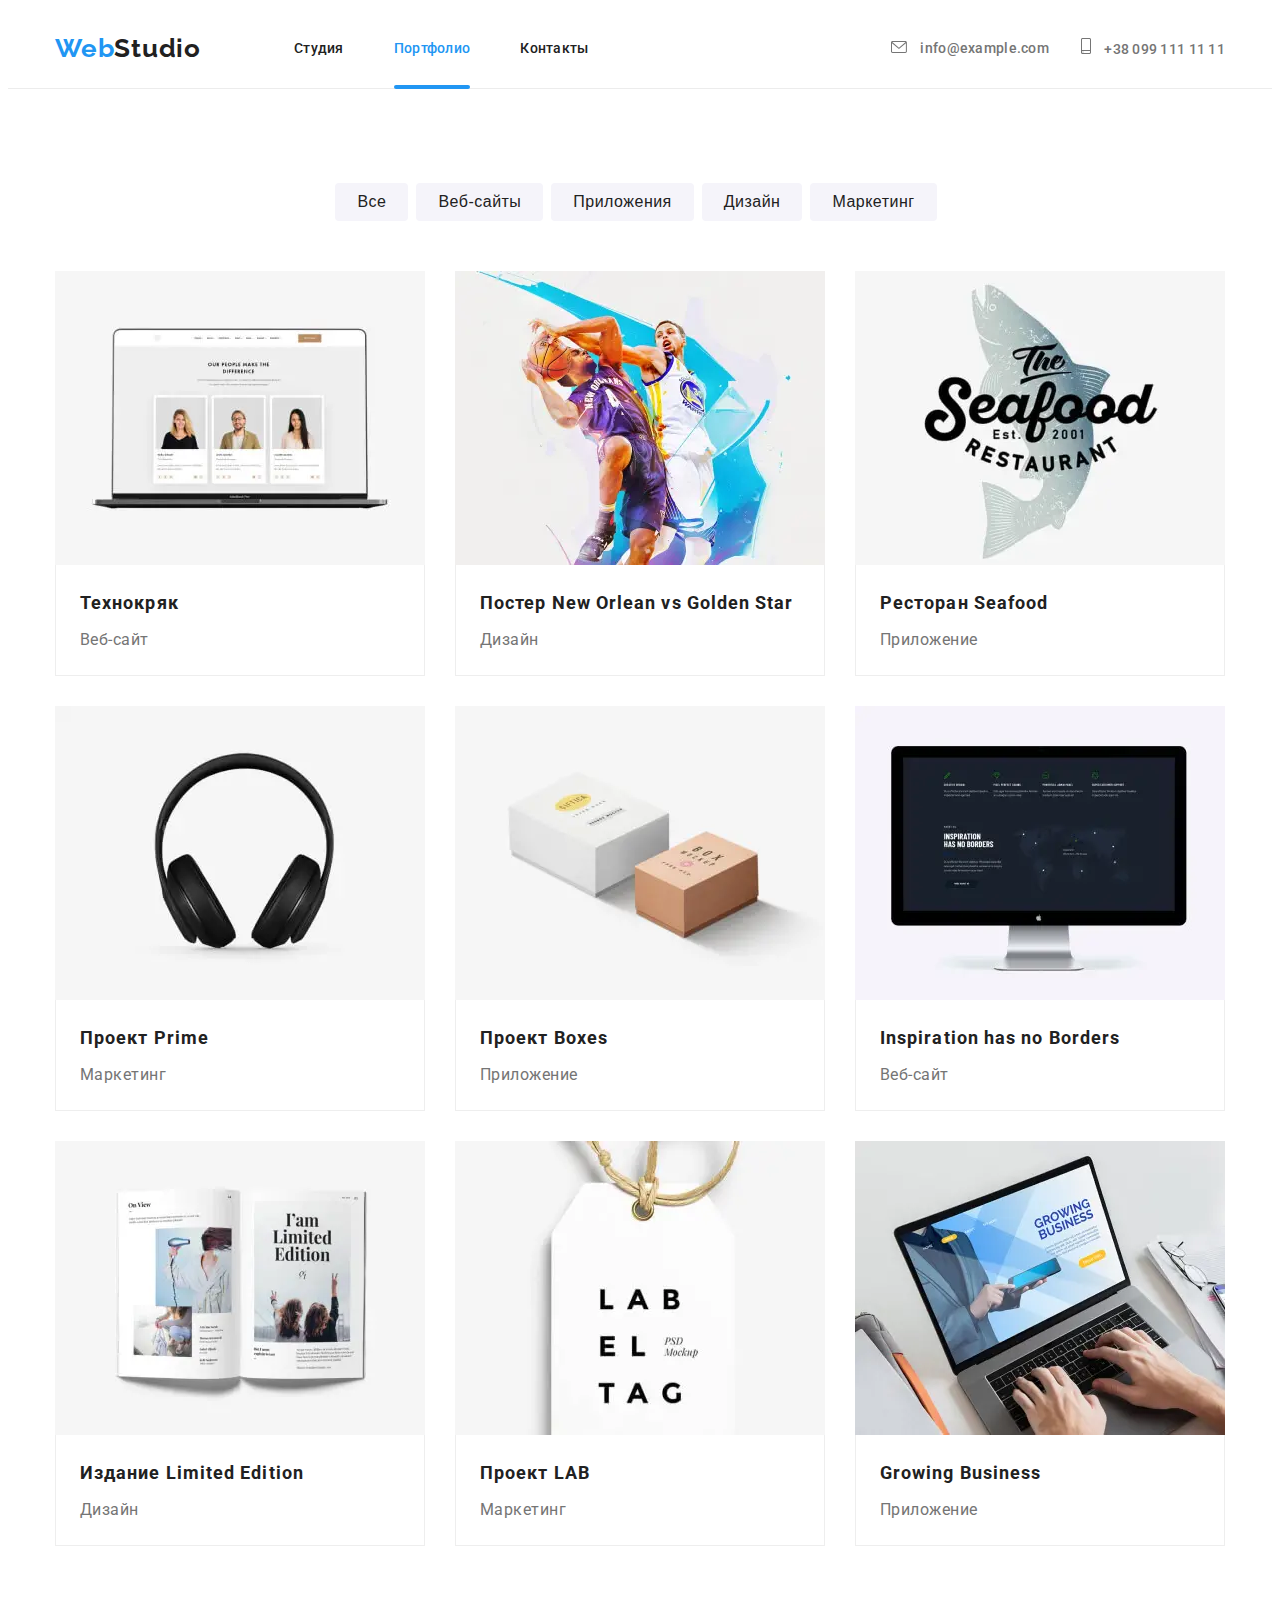
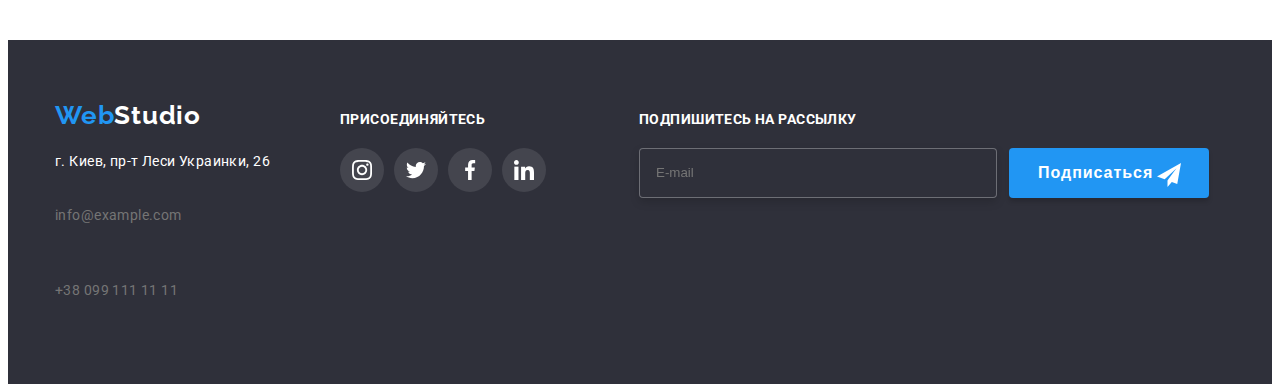
==== commit e38f2cde: "edit hero section, menu portfolio" ====
--- a/portfolio.html
+++ b/portfolio.html
@@ -49,10 +49,10 @@
           <div class="menu__container" id="menu__container" data-menu>
             <ul class="list menu page-hader__nav">
               <li class="menu__item">
-                <a class="link menu__link current" href=""> Студия</a>
+                <a class="link menu__link" href="index.html"> Студия</a>
               </li>
               <li class="menu__item">
-                <a class="link menu__link" href="portfolio.html">Портфолио</a>
+                <a class="link menu__link current" href="">Портфолио</a>
               </li>
               <li class="menu__item">
                 <a class="link menu__link" href="">Контакты</a>
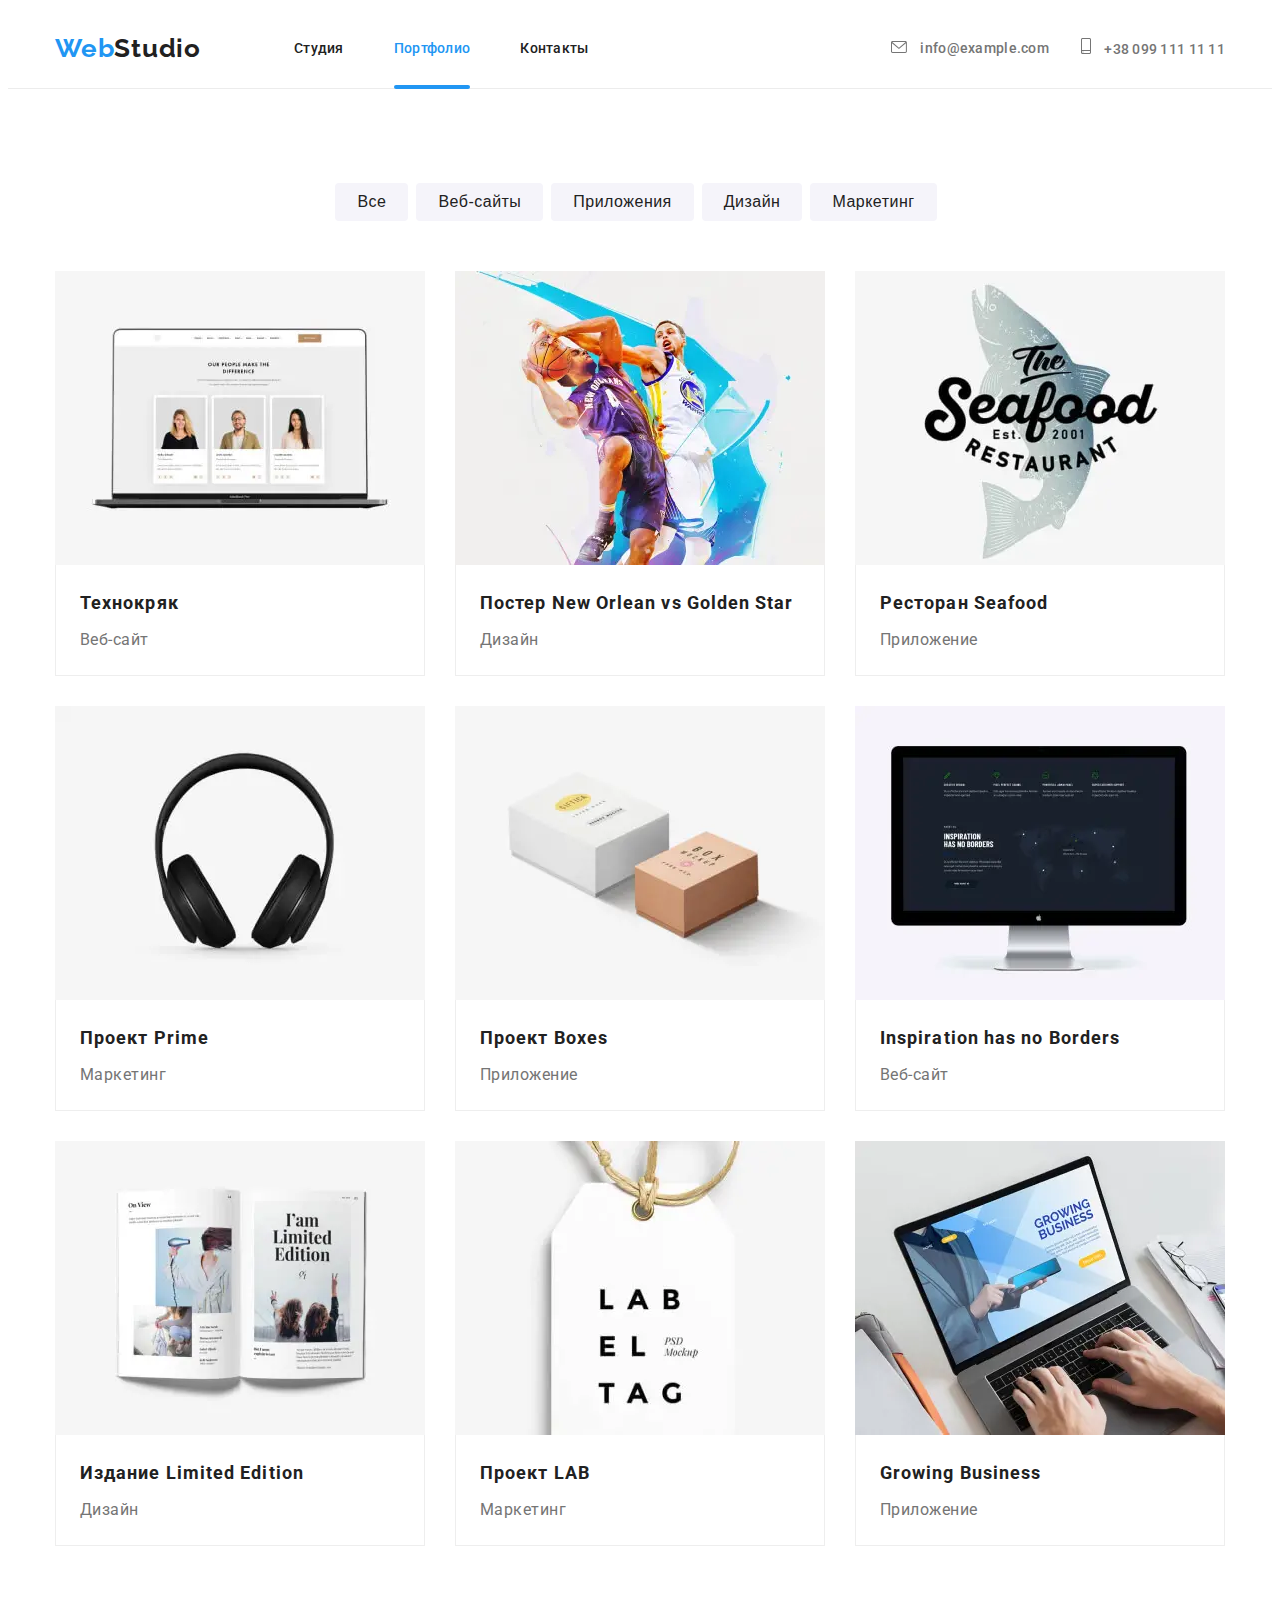
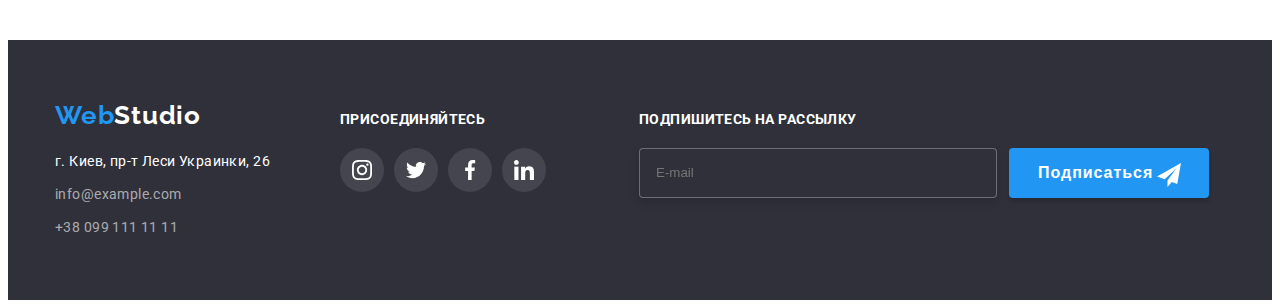
==== commit 37a569d6: "edit contacts footer" ====
--- a/portfolio.html
+++ b/portfolio.html
@@ -748,14 +748,12 @@
                   >
                 </li>
                 <li class="page-footer__item">
-                  <a class="link contacts" href="mailto:info@example.com"
+                  <a class="link" href="mailto:info@example.com"
                     >info@example.com</a
                   >
                 </li>
                 <li class="page-footer__item">
-                  <a class="link contacts" href="tel:+380991111111"
-                    >+38 099 111 11 11</a
-                  >
+                  <a class="link" href="tel:+380991111111">+38 099 111 11 11</a>
                 </li>
               </ul>
             </address>
--- a/css/main.min.css
+++ b/css/main.min.css
@@ -1,2 +1,2 @@
-:root{--main-text-cl: #212121;--secondary-text-cl: #757575;--social-icons: #afb1b8;--accent-cl: #2196f3;--alt-text-cl: #ffffff;--secondary-ac-cl: #188ce8;--main-bg: #ffffff;--section-bg: #f5f4fa;--dark-bg: #2f303a;--main-font: "Roboto", sans-serif;--title-font: "Raleway", sans-serif;--animation: 250ms cubic-bezier(0.4, 0, 0.2, 1)}.page-footer__block{display:flex;justify-content:center;align-items:center}html{box-sizing:border-box}*,*::before,*::after{box-sizing:inherit}body{font-family:var(--main-font);font-size:18px;line-height:1.67;letter-spacing:0.02em;color:var(--main-text-cl);background:var(--main-bg)}.list{list-style:none;margin:0;padding-left:0}h1,h2,h3,h4,h5,h6,p{margin-top:0}img{display:block;width:100%;height:auto}.link{color:inherit;text-decoration:none;transition-property:color;transition-duration:250ms;transition-timing-function:cubic-bezier(0.4, 0, 0.2, 1)}.link:hover,.link:focus{color:var(--accent-cl)}.visually-hidden{position:absolute;width:1px;height:1px;border:0;margin:-1px;padding:0;clip:rect(0 0 0 0);overflow:hidden}.container{width:100%;padding-left:15px;padding-right:15px;margin-right:auto;margin-left:auto}@media screen and (min-width: 480px){.container{max-width:480px}}@media screen and (min-width: 768px){.container{max-width:768px}}@media screen and (min-width: 1200px){.container{max-width:1200px}}a span{color:var(--accent-cl)}.logo{display:inline-block;font-size:24px;line-height:1.17;color:var(--main-text-cl);font-style:normal;font-weight:bold;font-family:var(--title-font);letter-spacing:0.03em}@media screen and (min-width: 768px){.logo{margin-right:88px}}@media screen and (min-width: 1199px){.logo{font-size:26px;line-height:1.18;margin-right:93px}}.social-icons{display:flex;justify-content:center}.social-icons__item{margin-right:10px}.social-icons__item:last-child{margin-right:0}.social-icons__link{display:flex;align-items:center;justify-content:center;width:44px;height:44px;border-radius:50%;background-color:var(--main-bg);transition-property:background-color;transition-duration:250ms;transition-timing-function:cubic-bezier(0.4, 0, 0.2, 1);transition-delay:0ms}.social-icons__link:hover,.social-icons__link:focus{background-color:var(--accent-cl);fill:var(--alt-text-cl)}.social-icons__svg{width:20px;height:20px;fill:var(--social-icons);transition-property:fill;transition-duration:250ms;transition-timing-function:cubic-bezier(0.4, 0, 0.2, 1)}.social-icons__link:hover .social-icons__svg,.social-icons__link:focus .social-icons__svg{fill:var(--alt-text-cl)}.social-icons__link-footer{display:flex;align-items:center;justify-content:center;width:44px;height:44px;border-radius:50%;background-color:rgba(255,255,255,0.1);transition-property:background-color;transition-duration:250ms;transition-timing-function:cubic-bezier(0.4, 0, 0.2, 1);transition-delay:0ms}.social-icons__svg--footer{fill:var(--alt-text-cl)}.section{padding-bottom:60px;padding-top:60px}@media screen and (min-width: 1200px){.section{padding-bottom:94px;padding-top:94px}}.hero-section__btn{text-align:center;box-shadow:0px 4px 4px rgba(0,0,0,0.15);border-radius:4px;padding:10px 32px;min-width:200px;min-height:50px;background-color:var(--accent-cl);color:var(--alt-text-cl);border:none}.btn{display:inline-block;font-style:normal;font-weight:bold;font-size:16px;line-height:1.87;letter-spacing:0.06em;cursor:pointer}.page-title{margin:0 auto;padding-bottom:30px;font-family:var(--main-font);font-weight:900;font-style:normal;font-size:44px;line-height:1.36;letter-spacing:0.06em;text-transform:uppercase}@media screen and (max-width: 1199px){.page-title{font-size:26px;line-height:1.62}}.section__title{letter-spacing:0.03em;font-size:28px;line-height:1.18;margin-bottom:30px;text-align:center}@media screen and (min-width: 1200px){.section__title{margin-bottom:50px;font-size:36px;line-height:1.17}}.backdrop{position:fixed;top:0;left:0;width:100%;height:100%;overflow-y:scroll;background:rgba(0,0,0,0.2);transition:opacity 250ms cubic-bezier(0.4, 0, 0.2, 1),visibility 250ms cubic-bezier(0.4, 0, 0.2, 1)}@media screen and (max-width: 767px){.backdrop{padding:93px 15px 94px}}.backdrop.is-hidden{opacity:0;pointer-events:none;visibility:hidden}.modal{position:absolute;z-index:99;top:50%;left:50%;transform:translate(-50%, -50%);padding:40px;max-height:100vh;overflow-y:auto;background-color:var(--main-bg);box-shadow:0px 1px 3px rgba(0,0,0,0.12),0px 1px 1px rgba(0,0,0,0.14),0px 2px 1px rgba(0,0,0,0.2);border-radius:4px;transform:translate(-50%, -50%)}@media screen and (max-width: 1199px){.modal{max-width:450px}}@media screen and (min-width: 1200px){.modal{min-height:581px;min-width:528px}}.form{display:flex;flex-direction:column}.form__btn--close{position:absolute;right:15px;top:15px;width:30px;height:30px;border:1px solid rgba(0,0,0,0.1);background-color:var(--main-bg);border-radius:50%;transition:border 250ms cubic-bezier(0.4, 0, 0.2, 1);display:flex;align-items:center;justify-content:center}.form__btn--close:hover,.form__btn--close:focus{border:1px solid var(--accent-cl)}.close-svg{width:18px;height:18px;fill:var(--main-text-cl);transition:fill 250ms cubic-bezier(0.4, 0, 0.2, 1)}.form__btn--close:hover .close-svg,.form__btn--close:focus .close-svg{fill:var(--accent-cl)}.form__slogan{font-style:normal;font-weight:bold;font-size:20px;line-height:1, 15;letter-spacing:0.03em;margin-bottom:12px;text-align:center}.form__label{margin-bottom:4px;font-size:12px;line-height:1.17;letter-spacing:0.01em;color:var(--secondary-text-cl)}.comment{padding:12px 16px;border:1px solid rgba(33,33,33,0.2);border-radius:4px;outline:none;height:120px;resize:none}.comment::placeholder{font-size:14px;line-height:1.14;letter-spacing:0.01em;color:rgba(117,117,117,0.5)}.form__field{display:flex;flex-direction:column;position:relative;margin-bottom:10px}.form__input{padding-left:42px;height:40px;position:relative;border:1px solid rgba(33,33,33,0.2);border-radius:4px;outline:none;transition:border 250ms cubic-bezier(0.4, 0, 0.2, 1)}.form__input:focus,.form__input:hover{border:1px solid var(--accent-cl)}.form__input:focus+.form__svg,.form__input:hover+.form__svg{fill:var(--accent-cl)}.comment:focus,.comment:hover{border:1px solid var(--accent-cl)}.form__svg{position:absolute;left:15px;bottom:11px;transition:fill 250ms cubic-bezier(0.4, 0, 0.2, 1)}.checkbox-agreement{display:flex;width:100%}.checkbox-agreement__label{display:flex;align-items:baseline;margin-top:20px}.checkbox-agreement__icon{display:inline-block;width:16px;height:15px;border:2px solid var(--main-text-cl);border-radius:2px;margin-right:8px}.checkbox:checked+.checkbox-agreement__icon{background-color:var(--accent-cl);background-image:url(../images/icons/icon-check.svg);background-size:contain;background-origin:border-box;border-color:var(--accent-cl)}.checkbox-agreement__text{display:block;font-style:normal;font-weight:normal;font-size:14px;line-height:1.71;letter-spacing:0.03em}.checkbox-agreement__license{color:var(--accent-cl);text-decoration:underline}.form__btn{display:flex;justify-content:center}.form__btn--submit{display:block;width:200px;height:50px;font-style:normal;font-weight:bold;font-size:16px;line-height:1.87;letter-spacing:0.06em;padding:10px 56px 10px 55px;background-color:var(--accent-cl);color:var(--alt-text-cl);box-shadow:0px 4px 4px rgba(0,0,0,0.15);border-radius:4px;transition:background-color 250ms cubic-bezier(0.4, 0, 0.2, 1);cursor:pointer;border:none}.btn-submit:checked{background-color:var(--secondary-ac-cl)}.menu__link{display:inline-block}@media screen and (min-width: 768px){.menu__link{padding-top:32px;padding-bottom:32px}}.menu-button{display:inline-flex;z-index:9;width:40px;height:40px;padding:0;border:0;background-color:transparent}@media screen and (min-width: 768px){.menu-button{display:none}}.menu-button .icon-close{display:none}.menu-button.is-open .icon-close{display:block}.menu-button.is-open .icon-menu{display:none}@media screen and (max-width: 767px){.menu__container{position:fixed;background-color:#fff;z-index:7;height:100vh;padding:40px 48px;display:none;position:absolute;top:0;left:0;overflow-y:scroll}.menu__container.is-open{display:flex;align-items:flex-start;flex-direction:column;top:0px;left:0px}}@media screen and (min-width: 768px){.menu__container{display:flex;flex-grow:1;height:80px;justify-content:space-between}}@media screen and (min-width: 1200px){.menu__container{height:80px;width:100%;justify-content:space-between}}.menu__item{position:relative}.current{color:var(--accent-cl)}.current::after{display:none}@media screen and (min-width: 768px){.current::after{position:absolute;bottom:-1px;display:block;content:"";height:4px;width:100%;border-radius:2px;background:var(--accent-cl)}}.menu__item{padding-bottom:32px;font-style:normal;font-weight:500;font-size:40px;line-height:1.17;letter-spacing:0.02em}@media screen and (max-width: 767px){.menu__item:last-of-type{margin-bottom:306px}}@media screen and (min-width: 768px){.menu__item{font-style:normal;font-weight:500;font-size:14px;line-height:1.17;letter-spacing:0.02em;padding-bottom:0;margin-bottom:0}.menu__item:not(:last-child){margin-right:50px}}@media screen and (min-width: 1200px){.menu__item .menu__item:not(:last-child){margin-right:50px}}@media screen and (max-width: 767px){.menu__social{display:flex;width:100%;justify-content:space-between;margin-right:40px}}@media screen and (min-width: 768px){.menu__social{display:none}}@media screen and (max-width: 767px){.menu__social-item{font-size:18px;line-height:1.22;letter-spacing:0.02em;margin-right:20px}}.menu__social-Link{color:var(--accent-cl)}.contacts{color:var(--secondary-text-cl)}@media screen and (max-width: 767px){.contacts{display:flex;margin-right:40px;flex-direction:column-reverse}}@media screen and (min-width: 768px){.contacts{display:flex;flex-direction:column;padding-top:21px;padding-bottom:21px}}@media screen and (min-width: 1200px){.contacts{align-items:center;flex-direction:row}}@media screen and (max-width: 767px){.contacts--phone{color:var(--accent-cl)}}.contacts__item .link{display:block}.contacts__item{font-style:normal;font-weight:500;font-size:34px;line-height:1.17;letter-spacing:0.02em;margin-bottom:32px}@media screen and (max-width: 767px){.contacts__item:last-of-type{margin-bottom:64px}}@media screen and (min-width: 768px){.contacts__item{display:flex;align-items:center;font-style:normal;font-weight:500;font-size:12px;line-height:1.17;letter-spacing:0.02em;margin-bottom:10px}.contacts__item:last-of-type{margin-bottom:0}}@media screen and (min-width: 1200px){.contacts__item{font-size:14px;line-height:1.17;margin-bottom:0}.contacts__item:last-of-type{margin-left:32px}}.contacts__icon-envelope{display:none}@media screen and (min-width: 768px){.contacts__icon-envelope{display:inline-flex;width:14px;height:10px;margin-right:8px;fill:currentColor}}@media screen and (min-width: 1200px){.contacts__icon-envelope{width:16px;height:12px;margin-right:10px}}.contacts__icon-smartphone{display:none}@media screen and (min-width: 768px){.contacts__icon-smartphone{display:inline-flex;width:10px;height:14px;margin-right:10px;fill:currentColor}}@media screen and (min-width: 1200px){.contacts__icon-smartphone{width:10px;height:16px;margin-right:10px}}.page-header{border-bottom:1px solid #ececec;min-height:60px}.page-header__container{display:flex;align-items:center}@media screen and (max-width: 767px){.page-header__container{min-height:60px;position:relative}}.page-header .link{display:block}.nav{display:flex;align-items:center;justify-content:space-between;width:100%;height:100%}@media screen and (max-width: 767px){.nav{justify-content:space-between}}.page-hader__nav{display:flex}@media screen and (max-width: 767px){.page-hader__nav{flex-direction:column}}@media screen and (min-width: 768px){.page-hader__nav{display:flex;align-items:center}}.hero-section{display:block;text-align:center;margin:0 auto;max-width:1600px;min-height:400px;padding-top:200px;padding-bottom:200px;background-color:var(--dark-bg);color:var(--alt-text-cl)}@media screen and (max-width: 767px){.hero-section{background-image:linear-gradient(to right, rgba(47,48,58,0.4), rgba(47,48,58,0.4)),url(../images/hero/hero-mobile.jpg);background-repeat:no-repeat;background-position:center;background-size:cover}}@media screen and (min-width: 768px){.hero-section{background-image:linear-gradient(to right, rgba(47,48,58,0.4), rgba(47,48,58,0.4)),url(../images/hero/hero-tablet.jpg);background-repeat:no-repeat;background-position:center;background-size:cover}}@media screen and (min-width: 1200px){.hero-section{background-image:linear-gradient(to right, rgba(47,48,58,0.4), rgba(47,48,58,0.4)),url(../images/hero/hero-desktop.jpg);background-repeat:no-repeat;background-position:center;background-size:cover}}@media (min-device-pixel-ratio: 2) and (max-width: 767px), (-webkit-min-device-pixel-ratio: 2) and (max-width: 767px), (min-resolution: 192dpi) and (max-width: 767px), (min-resolution: 2dppx) and (max-width: 767px){.hero-section{background-image:linear-gradient(to right, rgba(47,48,58,0.4), rgba(47,48,58,0.4)),url(../images/hero/hero-mobile@2x.jpg)}}@media (min-device-pixel-ratio: 2) and (min-width: 768px), (-webkit-min-device-pixel-ratio: 2) and (min-width: 768px), (min-resolution: 192dpi) and (min-width: 768px), (min-resolution: 2dppx) and (min-width: 768px){.hero-section{background-image:linear-gradient(to right, rgba(47,48,58,0.4), rgba(47,48,58,0.4)),url(../images/hero/hero-tablet@2x.jpg)}}@media (min-device-pixel-ratio: 2) and (min-width: 1200px), (-webkit-min-device-pixel-ratio: 2) and (min-width: 1200px), (min-resolution: 192dpi) and (min-width: 1200px), (min-resolution: 2dppx) and (min-width: 1200px){.hero-section{background-image:linear-gradient(to right, rgba(47,48,58,0.4), rgba(47,48,58,0.4)),url(../images/hero/hero-desktop@2x.jpg)}}.feature{display:flex;flex-wrap:wrap;justify-content:center;margin-right:-30px}.feature__card{margin-right:30px;justify-content:center}@media screen and (max-width: 767px){.feature__card{width:100%}}@media screen and (min-width: 768px) and (max-width: 1199px){.feature__card{flex-basis:calc((100% - 60px) / 2);margin-right:30px}}@media screen and (min-width: 1200px){.feature__card{flex-basis:calc((100% - 4 * 30px) / 4);margin-right:30px}}.feature__image{display:flex;background-color:var(--section-bg);border-radius:4px;margin-bottom:30px;justify-content:center;align-items:center;height:120px}.feature__icon{width:65px;height:70px}.feature__title{font-size:14px;line-height:1.14;letter-spacing:0.03em;text-transform:uppercase;margin-bottom:10px}.feature__text{font-weight:normal;font-size:14px;line-height:1.71;letter-spacing:0.03em;color:var(--secondary-text-cl)}.product{padding-top:0;display:flex;align-items:center}@media screen and (max-width: 1199px){.product{display:none}}.product__list{display:flex;margin-right:-30px}.product__item{display:flex;flex-basis:calc((100% - 90px) / 3);margin-right:30px}.product__name{position:absolute;bottom:0;font-style:normal;font-weight:bold;font-size:14px;margin-bottom:0;line-height:16px;text-align:center;letter-spacing:0.03em;text-transform:uppercase;padding-top:27px;padding-bottom:27px;width:100%;color:var(--alt-text-cl);background:rgba(47,48,58,0.8)}.product__card{position:relative;display:flex}.team{background:var(--section-bg)}.team__list{margin-right:-30px;display:flex;flex-wrap:wrap;align-items:center;justify-content:center}.team__card{box-shadow:0px 1px 3px rgba(0,0,0,0.12),0px 1px 1px rgba(0,0,0,0.14),0px 2px 1px rgba(0,0,0,0.2);border-radius:0px 0px 4px 4px;margin-right:30px;margin-bottom:30px;background-color:var(--main-bg)}@media screen and (min-width: 1200px){.team__card{flex-basis:calc((100% - 120px) / 4);margin-bottom:0}.team__card:last-of-type{margin-right:0}}@media screen and (min-width: 768px) and (max-width: 1199px){.team__card{flex-basis:calc((100% - 60px) / 2)}.team__card:nth-child(2n){margin-right:0}}.team__name{text-align:center;margin-bottom:0;padding-bottom:10px;font-weight:500;font-size:16px;line-height:1.19;letter-spacing:0.03em}.team__position{text-align:center;margin-bottom:16px;font-weight:normal;font-size:16px;line-height:1.19;letter-spacing:0.03em;color:var(--secondary-text-cl)}.team__item{padding-top:30px;padding-bottom:30px}.clients{display:flex;flex-wrap:wrap;justify-content:center;align-items:center;margin:-15px}.clients__item{display:flex;border-radius:4px;border:1px solid var(--social-icons);justify-content:center;padding:16px 32px;margin:15px;transition-property:background-color;transition-duration:250ms;transition-timing-function:cubic-bezier(0.4, 0, 0.2, 1);transition:border 250ms cubic-bezier(0.4, 0, 0.2, 1)}.clients__item:hover,.clients__item:focus{border:1px solid var(--accent-cl)}.clients__item:hover .clients__svg,.clients__item:focus .clients__svg{fill:var(--accent-cl)}.clients__card{flex-wrap:wrap}@media screen and (max-width: 767px){.clients__card{flex-basis:calc((100% - 60px) / 2)}.clients__card:nth-child(-n+2){margin-top:0}}@media screen and (min-width: 768px) and (max-width: 1199px){.clients__card{flex-basis:calc((100% - 90px) / 3)}.clients__card:nth-child(-n+3){margin-top:0}}@media screen and (min-width: 1200px){.clients__card{flex-grow:1;width:170px}}.clients__card:last-child{margin-right:0}.clients__svg{fill:var(--social-icons);width:106px;height:60px;align-items:center}.page-footer{padding-bottom:60px;padding-top:60px;color:var(--alt-text-cl);background-color:var(--dark-bg)}.page-footer__logo{margin-bottom:20px;color:var(--alt-text-cl)}@media screen and (min-width: 768px){.page-footer__logo{margin-right:auto;margin-left:auto}}@media screen and (min-width: 1200px){.page-footer__logo{margin-left:0}}@media screen and (max-width: 768px){.page-footer__container{flex-direction:column}}@media screen and (min-width: 1200px){.page-footer__container{display:flex;align-items:baseline}}.page-footer__contacts{display:flex;flex-direction:column;flex-wrap:nowrap;align-items:center;justify-content:center}@media screen and (min-width: 1200px){.page-footer__contacts{margin-right:70px}}.page-footer__item a{display:inline-block}.page-footer__item{display:block;justify-content:center;margin-bottom:9px;font-style:normal;font-weight:normal;font-size:14px;line-height:1.71;letter-spacing:0.03em}.page-footer__item:last-child{margin-bottom:0}.address{display:flex;flex-direction:column;align-items:center}@media screen and (min-width: 1200px){.address{align-items:flex-start}}.page-footer__item:nth-last-child(-n+2){color:rgba(255,255,255,0.6)}.page-footer__social-links{display:flex;flex-direction:column;align-items:center;margin-bottom:60px;margin-top:60px}@media screen and (min-width: 768px){.page-footer__social-links{margin-left:165px;margin-top:0;margin-bottom:0}}@media screen and (min-width: 1200px){.page-footer__social-links{margin-right:93px;margin-left:0;margin-top:0;margin-bottom:0;align-items:flex-start}}.page-footer__slogan{font-weight:bold;font-size:14px;line-height:1.14;letter-spacing:0.03em;text-transform:uppercase;margin-bottom:20px}.page-footer__block{flex-direction:column}@media screen and (min-width: 768px) and (max-width: 1199px){.page-footer__block{margin-bottom:60px}}@media screen and (min-width: 768px){.page-footer__block{flex-direction:row;align-items:baseline}}@media screen and (min-width: 1200px){.page-footer__block{justify-content:left}}.subcribe{display:flex;align-items:center;justify-content:center;flex-direction:column}@media screen and (min-width: 1200px){.subcribe{align-items:flex-start}}.subcribe__input{height:50px;padding:15px 16px;outline:none;color:var(--alt-text-cl);border:1px solid rgba(255,255,255,0.3);box-sizing:border-box;filter:drop-shadow(0px 4px 4px rgba(0,0,0,0.15));border-radius:4px;background-color:var(--dark-bg)}@media screen and (max-width: 1199px){.subcribe__input{max-width:450px;width:100%;margin-bottom:20px}}@media screen and (min-width: 1200px){.subcribe__input{width:358px}}.subcribe__form{display:flex;flex-direction:column}@media screen and (min-width: 1200px){.subcribe__form{display:flex;flex-direction:row}}.subcribe__icon{position:absolute;fill:var(--alt-text-cl);align-items:center;right:28px;bottom:11px}.subscribe__btn{position:relative;display:block;align-items:center;width:200px;height:50px;padding-top:10px;padding-bottom:10px;padding-left:29px;padding-right:62px;cursor:pointer;margin-right:auto;margin-left:auto;font-style:normal;font-weight:bold;font-size:16px;line-height:1.87;letter-spacing:0.06em;background-color:var(--accent-cl);box-shadow:0px 4px 4px rgba(0,0,0,0.15);border-radius:4px;color:var(--alt-text-cl);border:none}@media screen and (min-width: 1200px){.subscribe__btn{margin-left:12px;margin-right:0}}.filter__list{display:flex;margin-bottom:40px;flex-wrap:wrap;justify-content:flex-start}@media screen and (min-width: 768px){.filter__list{margin-bottom:30px;justify-content:center}}@media screen and (min-width: 1200px){.filter__list{margin-bottom:50px}}.filter__btn{font-weight:500;font-size:16px;line-height:1.62;letter-spacing:0.03em;color:var(--main-text-cl);cursor:pointer;background:var(--section-bg);transition:background-color 250ms cubic-bezier(0.4, 0, 0.2, 1),color 50ms cubic-bezier(0.4, 0, 0.2, 1),box-shadow 250ms cubic-bezier(0.4, 0, 0.2, 1);margin-right:8px;padding:6px 22px;border-radius:4px;border:none}.filter__btn:hover,.filter__btn:focus{color:var(--alt-text-cl);background-color:var(--accent-cl);box-shadow:0px 3px 1px rgba(0,0,0,0.1),0px 1px 2px rgba(0,0,0,0.08),0px 2px 2px rgba(0,0,0,0.12)}@media screen and (max-width: 767px){.filter__btn:nth-child(-n+3){margin-bottom:15px}.filter__btn:nth-child(3n+1){margin-left:15px}}.portfolio__list{display:flex;flex-wrap:wrap;margin-right:-30px}.portfolio-project{flex-direction:column;margin-right:30px;margin-bottom:30px;transition-property:box-shadow;transition-duration:250ms;transition-timing-function:cubic-bezier(0.4, 0, 0.2, 1)}.portfolio-project:hover{box-shadow:0px 1px 1px rgba(0,0,0,0.12),0px 4px 4px rgba(0,0,0,0.06),1px 4px 6px rgba(0,0,0,0.16)}.portfolio-project:hover .portfolio-project__text,.portfolio-project:focus .portfolio-project__text{transform:translateY(0)}@media screen and (min-width: 768px) and (max-width: 1199.98px){.portfolio-project{flex-basis:calc((100% - 60px) / 2);margin-right:30px;margin-bottom:30px}}@media screen and (min-width: 768px) and (max-width: 1199.98px) and (max-width: 1199px){.portfolio-project:nth-child(2n){margin-right:0}}@media screen and (min-width: 768px) and (max-width: 1199.98px){.portfolio-project:nth-last-child(-n+2){margin-bottom:0}}@media screen and (min-width: 1200px){.portfolio-project{flex-basis:calc((100% - 90px) / 3);min-width:370px;margin-right:30px;margin-bottom:30px}.portfolio-project:nth-child(3n){margin-right:0}.portfolio-project:nth-last-child(-n+3){margin-bottom:0}}.portfolio-project__item{padding:20px 24px 20px 24px;border-right:1px solid #eeeeee;border-left:1px solid #eeeeee;border-bottom:1px solid #eeeeee;margin-bottom:0}.portfolio-project__overlay{position:relative;overflow:hidden}.portfolio-project__text{position:absolute;bottom:0;padding:63px 24px;margin-bottom:0;font-style:normal;font-weight:normal;font-size:18px;line-height:1.56;letter-spacing:0.03em;width:100%;height:100%;background-color:rgba(33,150,243,0.9);color:var(--alt-text-cl);transform:translateY(100%);transition:transform 250ms cubic-bezier(0.4, 0, 0.2, 1)}.portfolio-project__title{margin-bottom:4px;text-align:start;font-weight:bold;font-size:18px;line-height:2;letter-spacing:0.06em}.portfolio-project__filter{font-weight:normal;font-size:16px;line-height:1.87;letter-spacing:0.03em;color:var(--secondary-text-cl);margin-bottom:0}
+:root{--main-text-cl: #212121;--secondary-text-cl: #757575;--social-icons: #afb1b8;--accent-cl: #2196f3;--alt-text-cl: #ffffff;--secondary-ac-cl: #188ce8;--main-bg: #ffffff;--section-bg: #f5f4fa;--dark-bg: #2f303a;--main-font: "Roboto", sans-serif;--title-font: "Raleway", sans-serif;--animation: 250ms cubic-bezier(0.4, 0, 0.2, 1)}.page-footer__block{display:flex;justify-content:center;align-items:center}html{box-sizing:border-box}*,*::before,*::after{box-sizing:inherit}body{font-family:var(--main-font);font-size:18px;line-height:1.67;letter-spacing:0.02em;color:var(--main-text-cl);background:var(--main-bg)}.list{list-style:none;margin:0;padding-left:0}h1,h2,h3,h4,h5,h6,p{margin-top:0}img{display:block;width:100%;height:auto}.link{color:inherit;text-decoration:none;transition-property:color;transition-duration:250ms;transition-timing-function:cubic-bezier(0.4, 0, 0.2, 1)}.link:hover,.link:focus{color:var(--accent-cl)}.visually-hidden{position:absolute;width:1px;height:1px;border:0;margin:-1px;padding:0;clip:rect(0 0 0 0);overflow:hidden}.container{width:100%;padding-left:15px;padding-right:15px;margin-right:auto;margin-left:auto}@media screen and (min-width: 480px){.container{max-width:480px}}@media screen and (min-width: 768px){.container{max-width:768px}}@media screen and (min-width: 1200px){.container{max-width:1200px}}a span{color:var(--accent-cl)}.logo{display:inline-block;font-size:24px;line-height:1.17;color:var(--main-text-cl);font-style:normal;font-weight:bold;font-family:var(--title-font);letter-spacing:0.03em}@media screen and (min-width: 768px){.logo{margin-right:88px}}@media screen and (min-width: 1199px){.logo{font-size:26px;line-height:1.18;margin-right:93px}}.social-icons{display:flex;justify-content:center}.social-icons__item{margin-right:10px}.social-icons__item:last-child{margin-right:0}.social-icons__link{display:flex;align-items:center;justify-content:center;width:44px;height:44px;border-radius:50%;background-color:var(--main-bg);transition-property:background-color;transition-duration:250ms;transition-timing-function:cubic-bezier(0.4, 0, 0.2, 1);transition-delay:0ms}.social-icons__link:hover,.social-icons__link:focus{background-color:var(--accent-cl);fill:var(--alt-text-cl)}.social-icons__svg{width:20px;height:20px;fill:var(--social-icons);transition-property:fill;transition-duration:250ms;transition-timing-function:cubic-bezier(0.4, 0, 0.2, 1)}.social-icons__link:hover .social-icons__svg,.social-icons__link:focus .social-icons__svg{fill:var(--alt-text-cl)}.social-icons__link-footer{display:flex;align-items:center;justify-content:center;width:44px;height:44px;border-radius:50%;background-color:rgba(255,255,255,0.1);transition-property:background-color;transition-duration:250ms;transition-timing-function:cubic-bezier(0.4, 0, 0.2, 1);transition-delay:0ms}.social-icons__svg--footer{fill:var(--alt-text-cl)}.section{padding-bottom:60px;padding-top:60px}@media screen and (min-width: 1200px){.section{padding-bottom:94px;padding-top:94px}}.hero-section__btn{text-align:center;box-shadow:0px 4px 4px rgba(0,0,0,0.15);border-radius:4px;padding:10px 32px;min-width:200px;min-height:50px;background-color:var(--accent-cl);color:var(--alt-text-cl);border:none}.btn{display:inline-block;font-style:normal;font-weight:bold;font-size:16px;line-height:1.87;letter-spacing:0.06em;cursor:pointer}.page-title{margin:0 auto;padding-bottom:30px;font-family:var(--main-font);font-weight:900;font-style:normal;font-size:44px;line-height:1.36;letter-spacing:0.06em;text-transform:uppercase}@media screen and (max-width: 1199px){.page-title{font-size:26px;line-height:1.62}}.section__title{letter-spacing:0.03em;font-size:28px;line-height:1.18;margin-bottom:30px;text-align:center}@media screen and (min-width: 1200px){.section__title{margin-bottom:50px;font-size:36px;line-height:1.17}}.backdrop{position:fixed;top:0;left:0;width:100%;height:100%;overflow-y:scroll;background:rgba(0,0,0,0.2);transition:opacity 250ms cubic-bezier(0.4, 0, 0.2, 1),visibility 250ms cubic-bezier(0.4, 0, 0.2, 1)}@media screen and (max-width: 767px){.backdrop{padding:93px 15px 94px}}.backdrop.is-hidden{opacity:0;pointer-events:none;visibility:hidden}.modal{position:absolute;z-index:99;top:50%;left:50%;transform:translate(-50%, -50%);padding:40px;max-height:100vh;overflow-y:auto;background-color:var(--main-bg);box-shadow:0px 1px 3px rgba(0,0,0,0.12),0px 1px 1px rgba(0,0,0,0.14),0px 2px 1px rgba(0,0,0,0.2);border-radius:4px;transform:translate(-50%, -50%)}@media screen and (max-width: 1199px){.modal{max-width:450px}}@media screen and (min-width: 1200px){.modal{min-height:581px;min-width:528px}}.form{display:flex;flex-direction:column}.form__btn--close{position:absolute;right:15px;top:15px;width:30px;height:30px;border:1px solid rgba(0,0,0,0.1);background-color:var(--main-bg);border-radius:50%;transition:border 250ms cubic-bezier(0.4, 0, 0.2, 1);display:flex;align-items:center;justify-content:center}.form__btn--close:hover,.form__btn--close:focus{border:1px solid var(--accent-cl)}.close-svg{width:18px;height:18px;fill:var(--main-text-cl);transition:fill 250ms cubic-bezier(0.4, 0, 0.2, 1)}.form__btn--close:hover .close-svg,.form__btn--close:focus .close-svg{fill:var(--accent-cl)}.form__slogan{font-style:normal;font-weight:bold;font-size:20px;line-height:1, 15;letter-spacing:0.03em;margin-bottom:12px;text-align:center}.form__label{margin-bottom:4px;font-size:12px;line-height:1.17;letter-spacing:0.01em;color:var(--secondary-text-cl)}.comment{padding:12px 16px;border:1px solid rgba(33,33,33,0.2);border-radius:4px;outline:none;height:120px;resize:none}.comment::placeholder{font-size:14px;line-height:1.14;letter-spacing:0.01em;color:rgba(117,117,117,0.5)}.form__field{display:flex;flex-direction:column;position:relative;margin-bottom:10px}.form__input{padding-left:42px;height:40px;position:relative;border:1px solid rgba(33,33,33,0.2);border-radius:4px;outline:none;transition:border 250ms cubic-bezier(0.4, 0, 0.2, 1)}.form__input:focus,.form__input:hover{border:1px solid var(--accent-cl)}.form__input:focus+.form__svg,.form__input:hover+.form__svg{fill:var(--accent-cl)}.comment:focus,.comment:hover{border:1px solid var(--accent-cl)}.form__svg{position:absolute;left:15px;bottom:11px;transition:fill 250ms cubic-bezier(0.4, 0, 0.2, 1)}.checkbox-agreement{display:flex;width:100%}.checkbox-agreement__label{display:flex;align-items:baseline;margin-top:20px}.checkbox-agreement__icon{display:inline-block;width:16px;height:15px;border:2px solid var(--main-text-cl);border-radius:2px;margin-right:8px}.checkbox:checked+.checkbox-agreement__icon{background-color:var(--accent-cl);background-image:url(../images/icons/icon-check.svg);background-size:contain;background-origin:border-box;border-color:var(--accent-cl)}.checkbox-agreement__text{display:block;font-style:normal;font-weight:normal;font-size:14px;line-height:1.71;letter-spacing:0.03em}.checkbox-agreement__license{color:var(--accent-cl);text-decoration:underline}.form__btn{display:flex;justify-content:center}.form__btn--submit{display:block;width:200px;height:50px;font-style:normal;font-weight:bold;font-size:16px;line-height:1.87;letter-spacing:0.06em;padding:10px 56px 10px 55px;background-color:var(--accent-cl);color:var(--alt-text-cl);box-shadow:0px 4px 4px rgba(0,0,0,0.15);border-radius:4px;transition:background-color 250ms cubic-bezier(0.4, 0, 0.2, 1);cursor:pointer;border:none}.btn-submit:checked{background-color:var(--secondary-ac-cl)}.menu__link{display:inline-block}@media screen and (min-width: 768px){.menu__link{padding-top:32px;padding-bottom:32px}}.menu-button{display:inline-flex;z-index:9;width:40px;height:40px;padding:0;border:0;background-color:transparent}@media screen and (min-width: 768px){.menu-button{display:none}}.menu-button .icon-close{display:none}.menu-button.is-open .icon-close{display:block}.menu-button.is-open .icon-menu{display:none}@media screen and (max-width: 767px){.menu__container{position:fixed;background-color:#fff;z-index:7;height:100vh;padding:40px 48px;display:none;position:absolute;top:0;left:0;overflow-y:scroll}.menu__container.is-open{display:flex;align-items:flex-start;flex-direction:column;top:0px;left:0px}}@media screen and (min-width: 768px){.menu__container{display:flex;flex-grow:1;height:80px;justify-content:space-between}}@media screen and (min-width: 1200px){.menu__container{height:80px;width:100%;justify-content:space-between}}.menu__item{position:relative}.current{color:var(--accent-cl)}.current::after{display:none}@media screen and (min-width: 768px){.current::after{position:absolute;bottom:-1px;display:block;content:"";height:4px;width:100%;border-radius:2px;background:var(--accent-cl)}}.menu__item{padding-bottom:32px;font-style:normal;font-weight:500;font-size:40px;line-height:1.17;letter-spacing:0.02em}@media screen and (max-width: 767px){.menu__item:last-of-type{margin-bottom:306px}}@media screen and (min-width: 768px){.menu__item{font-style:normal;font-weight:500;font-size:14px;line-height:1.17;letter-spacing:0.02em;padding-bottom:0;margin-bottom:0}.menu__item:not(:last-child){margin-right:50px}}@media screen and (min-width: 1200px){.menu__item .menu__item:not(:last-child){margin-right:50px}}@media screen and (max-width: 767px){.menu__social{display:flex;width:100%;justify-content:space-between;margin-right:40px}}@media screen and (min-width: 768px){.menu__social{display:none}}@media screen and (max-width: 767px){.menu__social-item{font-size:18px;line-height:1.22;letter-spacing:0.02em;margin-right:20px}}.menu__social-Link{color:var(--accent-cl)}.contacts{color:var(--secondary-text-cl)}@media screen and (max-width: 767px){.contacts{display:flex;margin-right:40px;flex-direction:column-reverse}}@media screen and (min-width: 768px){.contacts{display:flex;flex-direction:column;padding-top:21px;padding-bottom:21px}}@media screen and (min-width: 1200px){.contacts{align-items:center;flex-direction:row}}@media screen and (max-width: 767px){.contacts--phone{color:var(--accent-cl)}}.contacts__item .link{display:block}.contacts__item{font-style:normal;font-weight:500;font-size:34px;line-height:1.17;letter-spacing:0.02em;margin-bottom:32px}@media screen and (max-width: 767px){.contacts__item:last-of-type{margin-bottom:64px}}@media screen and (min-width: 768px){.contacts__item{display:flex;align-items:center;font-style:normal;font-weight:500;font-size:12px;line-height:1.17;letter-spacing:0.02em;margin-bottom:10px}.contacts__item:last-of-type{margin-bottom:0}}@media screen and (min-width: 1200px){.contacts__item{font-size:14px;line-height:1.17;margin-bottom:0}.contacts__item:last-of-type{margin-left:32px}}.contacts__icon-envelope{display:none}@media screen and (min-width: 768px){.contacts__icon-envelope{display:inline-flex;width:14px;height:10px;margin-right:8px;fill:currentColor}}@media screen and (min-width: 1200px){.contacts__icon-envelope{width:16px;height:12px;margin-right:10px}}.contacts__icon-smartphone{display:none}@media screen and (min-width: 768px){.contacts__icon-smartphone{display:inline-flex;width:10px;height:14px;margin-right:10px;fill:currentColor}}@media screen and (min-width: 1200px){.contacts__icon-smartphone{width:10px;height:16px;margin-right:10px}}.page-header{border-bottom:1px solid #ececec;min-height:60px}.page-header__container{display:flex;align-items:center}@media screen and (max-width: 767px){.page-header__container{min-height:60px;position:relative}}.page-header .link{display:block}.nav{display:flex;align-items:center;justify-content:space-between;width:100%;height:100%}@media screen and (max-width: 767px){.nav{justify-content:space-between}}.page-hader__nav{display:flex}@media screen and (max-width: 767px){.page-hader__nav{flex-direction:column}}@media screen and (min-width: 768px){.page-hader__nav{display:flex;align-items:center}}.hero-section{display:block;text-align:center;margin:0 auto;padding-top:118px;padding-bottom:118px;max-width:1600px;min-height:400px;background-color:var(--dark-bg);color:var(--alt-text-cl)}@media screen and (max-width: 767px){.hero-section{background-image:linear-gradient(to right, rgba(47,48,58,0.4), rgba(47,48,58,0.4)),url(../images/hero/hero-mobile.jpg);background-repeat:no-repeat;background-position:center;background-size:cover}}@media screen and (min-width: 768px){.hero-section{background-image:linear-gradient(to right, rgba(47,48,58,0.4), rgba(47,48,58,0.4)),url(../images/hero/hero-tablet.jpg);background-repeat:no-repeat;background-position:center;background-size:cover}}@media screen and (min-width: 1200px){.hero-section{padding-top:200px;padding-bottom:200px;height:600px;background-image:linear-gradient(to right, rgba(47,48,58,0.4), rgba(47,48,58,0.4)),url(../images/hero/hero-desktop.jpg);background-repeat:no-repeat;background-position:center;background-size:cover}}@media (min-device-pixel-ratio: 2) and (max-width: 767px), (-webkit-min-device-pixel-ratio: 2) and (max-width: 767px), (min-resolution: 192dpi) and (max-width: 767px), (min-resolution: 2dppx) and (max-width: 767px){.hero-section{background-image:linear-gradient(to right, rgba(47,48,58,0.4), rgba(47,48,58,0.4)),url(../images/hero/hero-mobile@2x.jpg)}}@media (min-device-pixel-ratio: 2) and (min-width: 768px), (-webkit-min-device-pixel-ratio: 2) and (min-width: 768px), (min-resolution: 192dpi) and (min-width: 768px), (min-resolution: 2dppx) and (min-width: 768px){.hero-section{background-image:linear-gradient(to right, rgba(47,48,58,0.4), rgba(47,48,58,0.4)),url(../images/hero/hero-tablet@2x.jpg)}}@media (min-device-pixel-ratio: 2) and (min-width: 1200px), (-webkit-min-device-pixel-ratio: 2) and (min-width: 1200px), (min-resolution: 192dpi) and (min-width: 1200px), (min-resolution: 2dppx) and (min-width: 1200px){.hero-section{background-image:linear-gradient(to right, rgba(47,48,58,0.4), rgba(47,48,58,0.4)),url(../images/hero/hero-desktop@2x.jpg)}}.feature{display:flex;flex-wrap:wrap;justify-content:center;margin-right:-30px}.feature__card{margin-right:30px;justify-content:center}@media screen and (max-width: 767px){.feature__card{width:100%}}@media screen and (min-width: 768px) and (max-width: 1199px){.feature__card{flex-basis:calc((100% - 60px) / 2);margin-right:30px}}@media screen and (min-width: 1200px){.feature__card{flex-basis:calc((100% - 4 * 30px) / 4);margin-right:30px}}.feature__image{display:flex;background-color:var(--section-bg);border-radius:4px;margin-bottom:30px;justify-content:center;align-items:center;height:120px}.feature__icon{width:65px;height:70px}.feature__title{font-size:14px;line-height:1.14;letter-spacing:0.03em;text-transform:uppercase;margin-bottom:10px;text-align:center}@media screen and (min-width: 768px){.feature__title{text-align:start}}.feature__text{font-weight:normal;font-size:14px;line-height:1.71;letter-spacing:0.03em;color:var(--secondary-text-cl)}.product{padding-top:0;display:flex;align-items:center}@media screen and (max-width: 1199px){.product{display:none}}.product__list{display:flex;margin-right:-30px}.product__item{display:flex;flex-basis:calc((100% - 90px) / 3);margin-right:30px}.product__name{position:absolute;bottom:0;font-style:normal;font-weight:bold;font-size:14px;margin-bottom:0;line-height:16px;text-align:center;letter-spacing:0.03em;text-transform:uppercase;padding-top:27px;padding-bottom:27px;width:100%;color:var(--alt-text-cl);background:rgba(47,48,58,0.8)}.product__card{position:relative;display:flex}.team{background:var(--section-bg)}.team__list{margin-right:-30px;display:flex;flex-wrap:wrap;align-items:center;justify-content:center}.team__card{box-shadow:0px 1px 3px rgba(0,0,0,0.12),0px 1px 1px rgba(0,0,0,0.14),0px 2px 1px rgba(0,0,0,0.2);border-radius:0px 0px 4px 4px;margin-right:30px;margin-bottom:30px;background-color:var(--main-bg)}@media screen and (min-width: 1200px){.team__card{flex-basis:calc((100% - 120px) / 4);margin-bottom:0}.team__card:last-of-type{margin-right:0}}@media screen and (min-width: 768px) and (max-width: 1199px){.team__card{flex-basis:calc((100% - 60px) / 2)}.team__card:nth-child(2n){margin-right:0}}.team__name{text-align:center;margin-bottom:0;padding-bottom:10px;font-weight:500;font-size:16px;line-height:1.19;letter-spacing:0.03em}.team__position{text-align:center;margin-bottom:16px;font-weight:normal;font-size:16px;line-height:1.19;letter-spacing:0.03em;color:var(--secondary-text-cl)}.team__item{padding-top:30px;padding-bottom:30px}.clients{display:flex;flex-wrap:wrap;justify-content:center;align-items:center;margin:-15px}.clients__item{display:flex;border-radius:4px;border:1px solid var(--social-icons);justify-content:center;padding:16px 32px;margin:15px;transition-property:background-color;transition-duration:250ms;transition-timing-function:cubic-bezier(0.4, 0, 0.2, 1);transition:border 250ms cubic-bezier(0.4, 0, 0.2, 1)}.clients__item:hover,.clients__item:focus{border:1px solid var(--accent-cl)}.clients__item:hover .clients__svg,.clients__item:focus .clients__svg{fill:var(--accent-cl)}.clients__card{flex-wrap:wrap}@media screen and (max-width: 767px){.clients__card{flex-basis:calc((100% - 60px) / 2)}.clients__card:nth-child(-n+2){margin-top:0}}@media screen and (min-width: 768px) and (max-width: 1199px){.clients__card{flex-basis:calc((100% - 90px) / 3)}.clients__card:nth-child(-n+3){margin-top:0}}@media screen and (min-width: 1200px){.clients__card{flex-grow:1;width:170px}}.clients__card:last-child{margin-right:0}.clients__svg{fill:var(--social-icons);width:106px;height:60px;align-items:center}.page-footer{padding-bottom:60px;padding-top:60px;color:var(--alt-text-cl);background-color:var(--dark-bg)}.page-footer__logo{margin-bottom:20px;color:var(--alt-text-cl)}@media screen and (min-width: 768px){.page-footer__logo{margin-right:auto;margin-left:auto}}@media screen and (min-width: 1200px){.page-footer__logo{margin-left:0}}@media screen and (max-width: 768px){.page-footer__container{flex-direction:column}}@media screen and (min-width: 1200px){.page-footer__container{display:flex;align-items:baseline}}.page-footer__contacts{display:flex;flex-direction:column;flex-wrap:nowrap;align-items:center;justify-content:center}@media screen and (min-width: 1200px){.page-footer__contacts{margin-right:70px}}.page-footer__item a{display:inline-block}.page-footer__item{display:block;justify-content:center;margin-bottom:9px;font-style:normal;font-weight:normal;font-size:14px;line-height:1.71;letter-spacing:0.03em}.page-footer__item:last-child{margin-bottom:0}.address{display:flex;flex-direction:column;align-items:center}@media screen and (min-width: 1200px){.address{align-items:flex-start}}.page-footer__item:nth-last-child(-n+2){color:rgba(255,255,255,0.6)}.page-footer__social-links{display:flex;flex-direction:column;align-items:center;margin-bottom:60px;margin-top:60px}@media screen and (min-width: 768px){.page-footer__social-links{margin-left:165px;margin-top:0;margin-bottom:0}}@media screen and (min-width: 1200px){.page-footer__social-links{margin-right:93px;margin-left:0;margin-top:0;margin-bottom:0;align-items:flex-start}}.page-footer__slogan{font-weight:bold;font-size:14px;line-height:1.14;letter-spacing:0.03em;text-transform:uppercase;margin-bottom:20px}.page-footer__block{flex-direction:column}@media screen and (min-width: 768px) and (max-width: 1199px){.page-footer__block{margin-bottom:60px}}@media screen and (min-width: 768px){.page-footer__block{flex-direction:row;align-items:baseline}}@media screen and (min-width: 1200px){.page-footer__block{justify-content:left}}.subcribe{display:flex;align-items:center;justify-content:center;flex-direction:column}@media screen and (min-width: 1200px){.subcribe{align-items:flex-start}}.subcribe__input{height:50px;padding:15px 16px;outline:none;color:var(--alt-text-cl);border:1px solid rgba(255,255,255,0.3);box-sizing:border-box;filter:drop-shadow(0px 4px 4px rgba(0,0,0,0.15));border-radius:4px;background-color:var(--dark-bg)}@media screen and (max-width: 1199px){.subcribe__input{max-width:450px;width:100%;margin-bottom:20px}}@media screen and (min-width: 1200px){.subcribe__input{width:358px}}.subcribe__form{display:flex;flex-direction:column}@media screen and (min-width: 1200px){.subcribe__form{display:flex;flex-direction:row}}.subcribe__icon{position:absolute;fill:var(--alt-text-cl);align-items:center;right:28px;bottom:11px}.subscribe__btn{position:relative;display:block;align-items:center;width:200px;height:50px;padding-top:10px;padding-bottom:10px;padding-left:29px;padding-right:62px;cursor:pointer;margin-right:auto;margin-left:auto;font-style:normal;font-weight:bold;font-size:16px;line-height:1.87;letter-spacing:0.06em;background-color:var(--accent-cl);box-shadow:0px 4px 4px rgba(0,0,0,0.15);border-radius:4px;color:var(--alt-text-cl);border:none}@media screen and (min-width: 1200px){.subscribe__btn{margin-left:12px;margin-right:0}}.filter__list{display:flex;margin-bottom:40px;flex-wrap:wrap;justify-content:flex-start}@media screen and (min-width: 768px){.filter__list{margin-bottom:30px;justify-content:center}}@media screen and (min-width: 1200px){.filter__list{margin-bottom:50px}}.filter__btn{font-weight:500;font-size:16px;line-height:1.62;letter-spacing:0.03em;color:var(--main-text-cl);cursor:pointer;background:var(--section-bg);transition:background-color 250ms cubic-bezier(0.4, 0, 0.2, 1),color 50ms cubic-bezier(0.4, 0, 0.2, 1),box-shadow 250ms cubic-bezier(0.4, 0, 0.2, 1);margin-right:8px;padding:6px 22px;border-radius:4px;border:none}.filter__btn:hover,.filter__btn:focus{color:var(--alt-text-cl);background-color:var(--accent-cl);box-shadow:0px 3px 1px rgba(0,0,0,0.1),0px 1px 2px rgba(0,0,0,0.08),0px 2px 2px rgba(0,0,0,0.12)}@media screen and (max-width: 767px){.filter__btn:nth-child(-n+3){margin-bottom:15px}.filter__btn:nth-child(3n+1){margin-left:15px}}.portfolio__list{display:flex;flex-wrap:wrap;margin-right:-30px}.portfolio-project{flex-direction:column;margin-right:30px;margin-bottom:30px;transition-property:box-shadow;transition-duration:250ms;transition-timing-function:cubic-bezier(0.4, 0, 0.2, 1)}.portfolio-project:hover{box-shadow:0px 1px 1px rgba(0,0,0,0.12),0px 4px 4px rgba(0,0,0,0.06),1px 4px 6px rgba(0,0,0,0.16)}.portfolio-project:hover .portfolio-project__text,.portfolio-project:focus .portfolio-project__text{transform:translateY(0)}@media screen and (min-width: 768px) and (max-width: 1199.98px){.portfolio-project{flex-basis:calc((100% - 60px) / 2);margin-right:30px;margin-bottom:30px}}@media screen and (min-width: 768px) and (max-width: 1199.98px) and (max-width: 1199px){.portfolio-project:nth-child(2n){margin-right:0}}@media screen and (min-width: 768px) and (max-width: 1199.98px){.portfolio-project:nth-last-child(-n+2){margin-bottom:0}}@media screen and (min-width: 1200px){.portfolio-project{flex-basis:calc((100% - 90px) / 3);min-width:370px;margin-right:30px;margin-bottom:30px}.portfolio-project:nth-child(3n){margin-right:0}.portfolio-project:nth-last-child(-n+3){margin-bottom:0}}.portfolio-project__item{padding:20px 24px 20px 24px;border-right:1px solid #eeeeee;border-left:1px solid #eeeeee;border-bottom:1px solid #eeeeee;margin-bottom:0}.portfolio-project__overlay{position:relative;overflow:hidden}.portfolio-project__text{position:absolute;bottom:0;padding:63px 24px;margin-bottom:0;font-style:normal;font-weight:normal;font-size:18px;line-height:1.56;letter-spacing:0.03em;width:100%;height:100%;background-color:rgba(33,150,243,0.9);color:var(--alt-text-cl);transform:translateY(100%);transition:transform 250ms cubic-bezier(0.4, 0, 0.2, 1)}.portfolio-project__title{margin-bottom:4px;text-align:start;font-weight:bold;font-size:18px;line-height:2;letter-spacing:0.06em}.portfolio-project__filter{font-weight:normal;font-size:16px;line-height:1.87;letter-spacing:0.03em;color:var(--secondary-text-cl);margin-bottom:0}
 /*# sourceMappingURL=main.min.css.map */